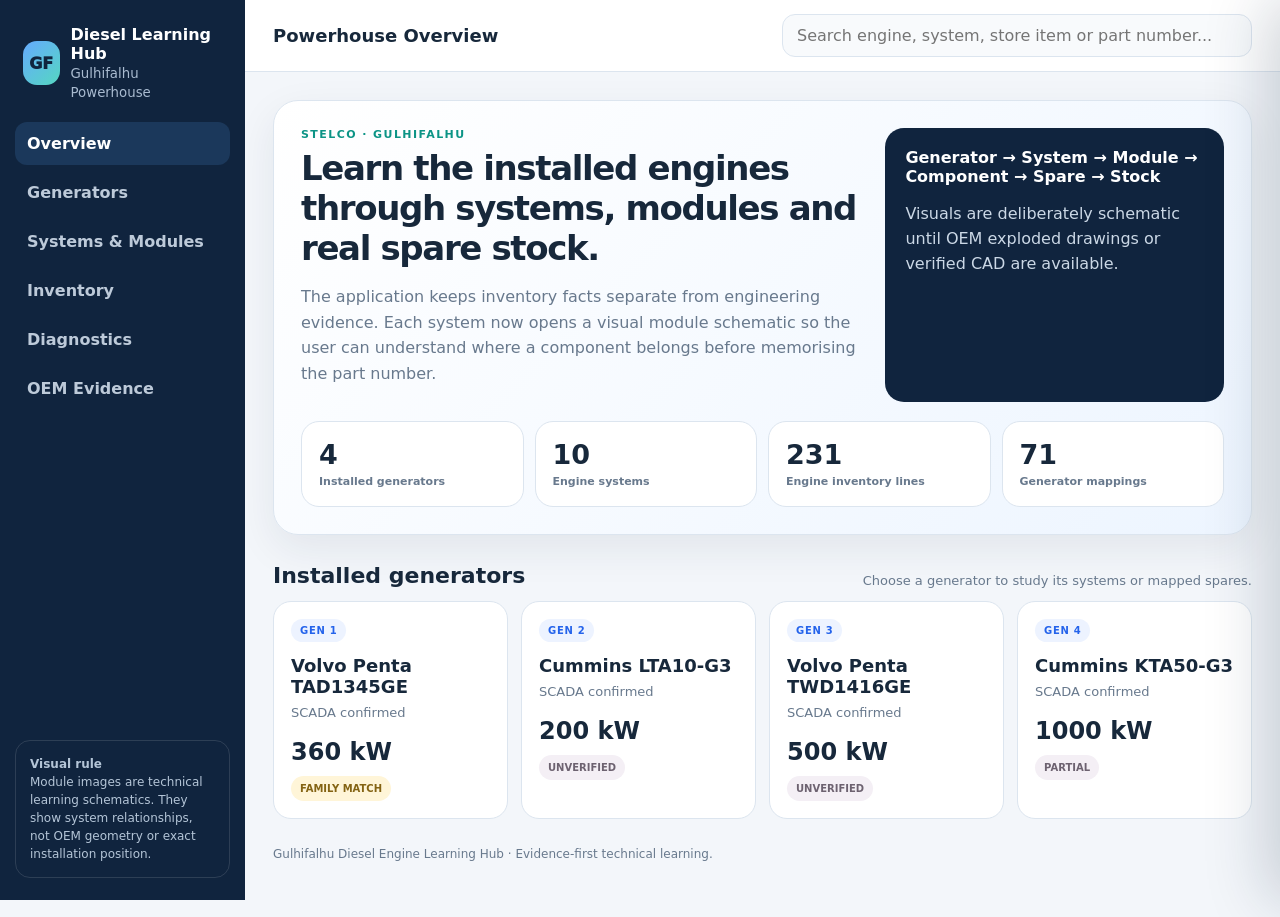
==== index.html @ 45c2a87b "Add module technical images and visual learning view" ====
<!doctype html>
<html lang="en">
<head>
<meta charset="utf-8"><meta name="viewport" content="width=device-width,initial-scale=1">
<meta name="description" content="Evidence-first Gulhifalhu diesel engine learning and spare-parts system">
<title>Gulhifalhu Diesel Engine Learning Hub</title>
<style>
:root{--bg:#f3f6fa;--panel:#fff;--ink:#17283b;--muted:#68798d;--line:#dce5ef;--nav:#10243e;--nav2:#1b385b;--blue:#2463eb;--teal:#0c9486;--green:#18794e;--amber:#9a6a0c;--red:#a63847;--shadow:0 14px 40px rgba(20,42,70,.08)}*{box-sizing:border-box}body{margin:0;background:var(--bg);color:var(--ink);font-family:Inter,ui-sans-serif,system-ui,-apple-system,"Segoe UI",Arial,sans-serif}button,input,select{font:inherit}button{cursor:pointer}.app{min-height:100vh;display:grid;grid-template-columns:245px 1fr}.side{position:sticky;top:0;height:100vh;background:var(--nav);padding:22px 15px;color:#fff;display:flex;flex-direction:column}.brand{display:flex;gap:11px;align-items:center;padding:3px 8px 21px}.logo{width:44px;height:44px;border-radius:14px;background:linear-gradient(135deg,#65aaff,#55d7c1);display:grid;place-items:center;color:#10243e;font-weight:950}.brand b{display:block}.brand small{color:#a9bbd0}.nav{display:grid;gap:6px}.nav button{border:0;background:transparent;color:#bdcad9;text-align:left;padding:12px;border-radius:12px;font-weight:760}.nav button:hover,.nav button.active{background:var(--nav2);color:#fff}.sidefoot{margin-top:auto;padding:14px;border:1px solid rgba(255,255,255,.12);border-radius:15px;color:#b4c5d7;font-size:12px;line-height:1.5}.main{min-width:0}.top{height:72px;position:sticky;top:0;z-index:20;background:rgba(255,255,255,.95);backdrop-filter:blur(12px);border-bottom:1px solid var(--line);padding:0 28px;display:flex;align-items:center;gap:16px}.top h1{font-size:18px;margin:0}.top input{margin-left:auto;width:min(470px,48vw);border:1px solid var(--line);border-radius:13px;padding:11px 14px;background:#f8fafc;outline:none}.content{max-width:1520px;margin:auto;padding:28px}.page{display:none}.page.active{display:block}.eyebrow{text-transform:uppercase;letter-spacing:.13em;font-size:11px;font-weight:900;color:var(--teal)}h2{font-size:34px;letter-spacing:-.04em;margin:7px 0 8px}.lead{max-width:900px;color:var(--muted);line-height:1.6}.hero{background:linear-gradient(135deg,#fff,#edf5ff);border:1px solid var(--line);border-radius:25px;padding:27px;box-shadow:var(--shadow)}.hero-grid{display:grid;grid-template-columns:1.25fr .75fr;gap:20px}.rule{background:var(--nav);color:#fff;border-radius:19px;padding:20px}.rule p{color:#cbd8e6;line-height:1.55}.stats{display:grid;grid-template-columns:repeat(4,1fr);gap:11px;margin-top:19px}.stat,.card,.panel,.toolbar,.part-table,.evidence{background:#fff;border:1px solid var(--line);border-radius:18px}.stat{padding:17px}.stat strong{display:block;font-size:27px}.stat span{font-size:11px;color:var(--muted);font-weight:760}.section{margin-top:28px}.sectionhead{display:flex;justify-content:space-between;align-items:end;gap:18px;margin-bottom:13px}.sectionhead h3{margin:0;font-size:22px}.sectionhead p{margin:0;color:var(--muted);font-size:13px}.grid4{display:grid;grid-template-columns:repeat(4,1fr);gap:13px}.systems{display:grid;grid-template-columns:repeat(5,1fr);gap:12px}.card{padding:17px;transition:.17s;cursor:pointer}.card:hover{transform:translateY(-2px);border-color:#aec9ec;box-shadow:var(--shadow)}.tag{display:inline-block;padding:6px 9px;border-radius:999px;background:#edf3ff;color:var(--blue);font-size:10px;font-weight:900;letter-spacing:.07em;text-transform:uppercase}.card h4{font-size:18px;margin:13px 0 6px}.card p{font-size:13px;color:var(--muted);line-height:1.5;margin:0}.rating{font-size:24px;font-weight:900;margin-top:15px}.confidence{display:inline-flex;margin-top:10px;padding:7px 9px;border-radius:999px;font-size:10px;font-weight:900}.verified{color:var(--green);background:#e9f8ef}.family{color:#846313;background:#fff5d8}.candidate{color:#8c4b08;background:#fff0da}.unverified{color:#6d6270;background:#f4eff5}.incompatible{color:var(--red);background:#fff0f2}.panel{padding:20px}.details{display:grid;grid-template-columns:1fr 1fr;gap:17px}.path{display:flex;gap:8px;flex-wrap:wrap}.path button,.ghost{border:1px solid var(--line);background:#f8fafc;color:#40546a;padding:9px 11px;border-radius:11px;font-weight:730}.path button:hover,.ghost:hover{background:#edf4ff}.modules{display:grid;grid-template-columns:repeat(2,1fr);gap:9px;margin-top:14px}.module{border:1px solid var(--line);background:#fff;border-radius:13px;padding:13px;text-align:left;color:#253a52;display:flex;align-items:center;gap:10px}.module:hover{background:#f6faff;border-color:#9fc0ed}.module-icon{width:34px;height:34px;border-radius:10px;background:#e9f8f5;color:var(--teal);display:grid;place-items:center;font-weight:950}.telegrid{display:grid;grid-template-columns:repeat(4,1fr);gap:12px}.notice{padding:14px;border:1px solid #ecd9ae;background:#fff7e5;color:#735717;border-radius:14px;font-size:13px;line-height:1.55}.toolbar{padding:15px;display:grid;grid-template-columns:minmax(220px,1.7fr) repeat(4,minmax(130px,.8fr));gap:10px;position:sticky;top:84px;z-index:10}.filter{display:grid;gap:5px}.filter label{font-size:10px;text-transform:uppercase;letter-spacing:.07em;color:var(--muted);font-weight:900}.filter input,.filter select{width:100%;border:1px solid var(--line);background:#f9fbfd;border-radius:11px;padding:10px;outline:none}.inv-summary{display:grid;grid-template-columns:repeat(5,1fr);gap:10px;margin:14px 0}.inv-kpi{background:#fff;border:1px solid var(--line);border-radius:14px;padding:13px}.inv-kpi b{display:block;font-size:22px}.inv-kpi span{font-size:11px;color:var(--muted);font-weight:800}.resultbar{display:flex;justify-content:space-between;align-items:center;margin:16px 0 9px;color:var(--muted);font-size:13px}.part-table{overflow:hidden}.part-head,.part-row{display:grid;grid-template-columns:110px minmax(270px,2.2fr) minmax(150px,1fr) 100px 125px 130px;gap:12px;align-items:center}.part-head{background:#f7f9fc;padding:11px 14px;border-bottom:1px solid var(--line);font-size:10px;font-weight:900;text-transform:uppercase;letter-spacing:.06em;color:var(--muted)}.part-row{padding:13px 14px;border-bottom:1px solid #edf1f5;cursor:pointer}.part-row:hover{background:#f8fbff}.part-row:last-child{border-bottom:0}.part-id{font-weight:900;color:#315576}.part-desc{font-weight:760}.part-desc small{display:block;color:var(--muted);font-weight:600;margin-top:4px}.qty{font-size:17px;font-weight:900}.source{font-size:12px;color:var(--muted);line-height:1.55}.genchips{display:flex;gap:4px;flex-wrap:wrap}.genchip{font-size:9px;padding:4px 6px;border-radius:999px;background:#eef3f8;color:#4e6378;font-weight:900}.evidence{padding:19px;margin-bottom:11px}.fact{padding:12px 0;border-top:1px solid var(--line)}.fact b{display:block;font-size:13px}.fact span{font-size:12px;color:var(--muted);line-height:1.55}.drawerback{display:none;position:fixed;inset:0;background:rgba(10,25,44,.4);z-index:40}.drawerback.open{display:block}.drawer{position:fixed;right:0;top:0;bottom:0;width:min(620px,96vw);background:#fff;z-index:50;transform:translateX(102%);transition:.22s;box-shadow:-24px 0 60px rgba(15,35,60,.2);overflow:auto}.drawer.open{transform:none}.drawerinner{padding:24px}.close{float:right;border:1px solid var(--line);background:#fff;width:40px;height:40px;border-radius:11px}.drawer h3{font-size:28px;margin:34px 0 8px}.drawer p{color:var(--muted);line-height:1.6}.mini{display:grid;grid-template-columns:1fr 1fr;gap:9px;margin:16px 0}.mini div{padding:12px;border:1px solid var(--line);background:#f8fafc;border-radius:13px}.mini small{display:block;color:var(--muted);font-size:10px;text-transform:uppercase;font-weight:900;letter-spacing:.07em}.mini b{display:block;margin-top:5px}.schematic{margin:16px 0;border:1px solid var(--line);border-radius:18px;overflow:hidden;background:#f8fbff}.schematic-head{padding:11px 13px;border-bottom:1px solid var(--line);display:flex;justify-content:space-between;gap:10px;align-items:center}.schematic-head b{font-size:13px}.schematic-head span{font-size:10px;color:var(--muted);font-weight:800}.schematic svg{display:block;width:100%;height:auto;background:#fbfdff}.learning-note{padding:13px;border-radius:13px;background:#eef6ff;border:1px solid #d6e6fb;color:#33536f;font-size:12px;line-height:1.55}.empty{padding:40px;text-align:center;color:var(--muted)}.primary{border:0;background:var(--blue);color:#fff;padding:10px 12px;border-radius:11px;font-weight:850}.footer{padding:28px 0;color:var(--muted);font-size:12px}@media(max-width:1150px){.grid4,.telegrid{grid-template-columns:repeat(2,1fr)}.systems{grid-template-columns:repeat(2,1fr)}.hero-grid,.details{grid-template-columns:1fr}.toolbar{grid-template-columns:1fr 1fr 1fr}.part-head,.part-row{grid-template-columns:100px minmax(250px,2fr) 130px 95px 120px}.part-head>:nth-child(6),.part-row>:nth-child(6){display:none}}@media(max-width:820px){.app{grid-template-columns:1fr}.side{position:static;height:auto}.nav{grid-template-columns:repeat(4,1fr)}.sidefoot{display:none}.content{padding:18px}.top{padding:0 18px}.top input{width:55vw}.toolbar{position:static;grid-template-columns:1fr 1fr}.inv-summary{grid-template-columns:repeat(2,1fr)}.part-table{background:transparent;border:0}.part-head{display:none}.part-row{display:block;background:#fff;border:1px solid var(--line);border-radius:15px;margin-bottom:9px}.part-row>div{margin:5px 0}.part-row>:nth-child(6){display:block}.modules{grid-template-columns:1fr}}@media(max-width:560px){.nav{grid-template-columns:repeat(2,1fr)}.grid4,.systems,.telegrid,.stats,.toolbar,.inv-summary{grid-template-columns:1fr}.top h1{display:none}.top input{width:100%;margin-left:0}h2{font-size:29px}}
</style>
</head>
<body>
<div class="app">
<aside class="side"><div class="brand"><div class="logo">GF</div><div><b>Diesel Learning Hub</b><small>Gulhifalhu Powerhouse</small></div></div><div class="nav" id="nav"><button data-page="home" class="active">Overview</button><button data-page="generators">Generators</button><button data-page="systems">Systems & Modules</button><button data-page="inventory">Inventory</button><button data-page="telemetry">Diagnostics</button><button data-page="evidence">OEM Evidence</button></div><div class="sidefoot"><b>Visual rule</b><br>Module images are technical learning schematics. They show system relationships, not OEM geometry or exact installation position.</div></aside>
<main class="main"><header class="top"><h1 id="pageTitle">Powerhouse Overview</h1><input id="globalSearch" placeholder="Search engine, system, store item or part number..."></header><div class="content">
<section class="page active" id="page-home"><div class="hero"><div class="hero-grid"><div><div class="eyebrow">STELCO · Gulhifalhu</div><h2>Learn the installed engines through systems, modules and real spare stock.</h2><p class="lead">The application keeps inventory facts separate from engineering evidence. Each system now opens a visual module schematic so the user can understand where a component belongs before memorising the part number.</p></div><div class="rule"><b>Generator → System → Module → Component → Spare → Stock</b><p>Visuals are deliberately schematic until OEM exploded drawings or verified CAD are available.</p></div></div><div class="stats"><div class="stat"><strong>4</strong><span>Installed generators</span></div><div class="stat"><strong>10</strong><span>Engine systems</span></div><div class="stat"><strong id="homeParts">—</strong><span>Engine inventory lines</span></div><div class="stat"><strong id="homeMapped">—</strong><span>Generator mappings</span></div></div></div><div class="section"><div class="sectionhead"><h3>Installed generators</h3><p>Choose a generator to study its systems or mapped spares.</p></div><div class="grid4" id="homeGenerators"></div></div></section>
<section class="page" id="page-generators"><div class="eyebrow">Phase 1</div><h2>Generator hierarchy</h2><p class="lead">Each generator remains isolated by engine model. Cross-model compatibility is never assumed.</p><div class="grid4" id="generatorGrid"></div><div class="section details"><div class="panel"><h3 id="selectedGenTitle">Select a generator</h3><p id="selectedGenText">Choose a card above.</p><div id="genActions" class="path"></div><div id="genSystemPath" class="path" style="margin-top:12px"></div></div><div class="panel"><h3>Compatibility confidence</h3><p class="source">VERIFIED = exact evidence. FAMILY MATCH = same engine family/model evidence but installed variant not fully confirmed. CANDIDATE = plausible evidence. UNVERIFIED = not enough evidence.</p></div></div></section>
<section class="page" id="page-systems"><div class="eyebrow">Phase 2</div><h2>Systems & module images</h2><p class="lead">Open a system, then click any module. The right-side learning panel now contains a technical schematic image and related inventory count.</p><div class="systems" id="systemGrid"></div><div class="section panel"><h3 id="systemTitle">Choose a system</h3><p id="systemText">Its modules will appear here.</p><div id="systemActions" class="path"></div><div class="modules" id="moduleList"></div></div></section>
<section class="page" id="page-inventory"><div class="eyebrow">Phase 3</div><h2>Engine spare-parts inventory</h2><p class="lead">Search store items and filter by generator, system, confidence or stock status.</p><div class="toolbar"><div class="filter"><label>Search</label><input id="partSearch" placeholder="Store item, description or part no."></div><div class="filter"><label>Generator</label><select id="genFilter"></select></div><div class="filter"><label>System</label><select id="systemFilter"></select></div><div class="filter"><label>Confidence</label><select id="confidenceFilter"><option value="all">All confidence</option><option>VERIFIED</option><option>FAMILY MATCH</option><option>CANDIDATE</option><option>UNVERIFIED</option><option>NOT COMPATIBLE</option></select></div><div class="filter"><label>Stock</label><select id="stockFilter"><option value="all">All stock</option><option value="positive">In stock</option><option value="zero">Zero stock</option></select></div></div><div class="inv-summary"><div class="inv-kpi"><b id="invTotal">—</b><span>Total candidates</span></div><div class="inv-kpi"><b id="invFamily">—</b><span>Family match</span></div><div class="inv-kpi"><b id="invCandidate">—</b><span>Candidate</span></div><div class="inv-kpi"><b id="invUnverified">—</b><span>Unverified</span></div><div class="inv-kpi"><b id="invShown">—</b><span>Showing now</span></div></div><div class="resultbar"><span id="resultText"></span><button class="ghost" id="resetFilters">Reset filters</button></div><div class="part-table"><div class="part-head"><div>Store item</div><div>Description</div><div>System / module</div><div>Stock</div><div>Confidence</div><div>Generator</div></div><div id="partRows"></div></div></section>
<section class="page" id="page-telemetry"><div class="eyebrow">Telemetry-ready</div><h2>Diagnostics</h2><p class="lead">Telemetry values are diagnostic entry points. No live SCADA/API is connected yet.</p><div class="notice">Family-level limits must not be used as installed-engine alarm thresholds without exact model/configuration evidence.</div><div class="section telegrid" id="telemetryGrid"></div></section>
<section class="page" id="page-evidence"><div class="eyebrow">OEM Evidence</div><h2>Evidence layer</h2><p class="lead">Every engineering fact or compatibility claim keeps its source and confidence state.</p><div class="section" id="evidenceList"></div></section>
<div class="footer">Gulhifalhu Diesel Engine Learning Hub · Evidence-first technical learning.</div></div></main></div>
<div class="drawerback" id="drawerback"></div><aside class="drawer" id="drawer"><div class="drawerinner"><button class="close" id="closeDrawer">✕</button><div id="drawerBody"></div></div></aside>
<script>
const state={generators:[],systems:[],evidence:null,status:null,parts:[],selectedGen:null,selectedSystem:null};
const titles={home:'Powerhouse Overview',generators:'Generators',systems:'Systems & Module Images',inventory:'Inventory',telemetry:'Diagnostics',evidence:'OEM Evidence'};
const confMeaning={'VERIFIED':'Exact model/OEM evidence confirms this relationship.','FAMILY MATCH':'Evidence supports the engine family/model, but the exact installed variant is not fully verified.','CANDIDATE':'Part number, description or contextual evidence suggests a match.','UNVERIFIED':'No sufficient engine-specific evidence has been linked yet.','NOT COMPATIBLE':'Evidence excludes this engine application.'};
const telemetry=[{name:'Engine Oil Pressure',spn:'100',route:'Sender → lube pump → filters / bypass → oil galleries → bearings',source:'Volvo 13L manual supports oil-pressure monitoring; installed alarm values remain configuration-specific.'},{name:'Coolant Temperature',spn:'110',route:'Sensor → coolant level → circulating pump → thermostat → heat rejection',source:'Volvo fault tracing links overheating investigation to coolant level, air, pump and thermostat.'},{name:'Boost Pressure',spn:'102',route:'Air cleaner → turbocharger → charge-air cooler → intake manifold',source:'Volvo EMS/DCU exposes boost / charge pressure.'},{name:'Engine Speed',spn:'190',route:'Crank signal / speed pickup → ECU / governor → injection control → generator frequency',source:'Engine speed is an OEM engine-data parameter.'}];
const esc=v=>String(v??'').replace(/[&<>"']/g,m=>({'&':'&amp;','<':'&lt;','>':'&gt;','"':'&quot;',"'":'&#039;'}[m]));
const cclass=v=>v==='VERIFIED'?'verified':v==='FAMILY MATCH'?'family':v==='CANDIDATE'?'candidate':v==='NOT COMPATIBLE'?'incompatible':'unverified';
const genName=id=>state.generators.find(g=>g.id===id)?.name||id;
async function load(){const[g,s,e,st,m]=await Promise.all([fetch('data/generators.json').then(r=>r.json()),fetch('data/systems.json').then(r=>r.json()),fetch('data/evidence.json').then(r=>r.json()),fetch('data/inventory-status.json').then(r=>r.json()),fetch('data/inventory-manifest.json').then(r=>r.json())]);state.generators=g;state.systems=s;state.evidence=e;state.status=st;const batches=await Promise.all(m.files.map(f=>fetch(f).then(r=>r.json())));state.parts=batches.flat();renderAll();renderInventory()}
function genCard(g){return `<article class="card" data-gen="${g.id}"><span class="tag">${esc(g.name)}</span><h4>${esc(g.manufacturer)} ${esc(g.model)}</h4><p>${esc(g.identityStatus)}</p><div class="rating">${esc(g.ratingKw)} kW</div><span class="confidence ${cclass(g.oemEvidenceStatus)}">${esc(g.oemEvidenceStatus)}</span></article>`}
function renderAll(){document.querySelector('#homeParts').textContent=state.parts.length;document.querySelector('#homeMapped').textContent=Object.values(state.status.generatorMappedCounts||{}).reduce((a,b)=>a+b,0);document.querySelector('#homeGenerators').innerHTML=state.generators.map(genCard).join('');document.querySelector('#generatorGrid').innerHTML=state.generators.map(genCard).join('');document.querySelectorAll('[data-gen]').forEach(el=>el.onclick=()=>openGenerator(el.dataset.gen));document.querySelector('#systemGrid').innerHTML=state.systems.map((s,i)=>`<article class="card" data-sys="${s.id}"><span class="module-icon">${String(i+1).padStart(2,'0')}</span><h4>${esc(s.name)}</h4><p>${s.modules.length} modules · ${state.parts.filter(p=>p.s===s.name).length} stock lines</p></article>`).join('');document.querySelectorAll('[data-sys]').forEach(el=>el.onclick=()=>showSystem(el.dataset.sys));document.querySelector('#telemetryGrid').innerHTML=telemetry.map(t=>`<article class="card" data-tele="${t.spn}"><span class="tag">SPN ${t.spn}</span><h4>${esc(t.name)}</h4><p>${esc(t.route)}</p></article>`).join('');document.querySelectorAll('[data-tele]').forEach(el=>el.onclick=()=>openTelemetry(el.dataset.tele));const src=state.evidence.sources[0];document.querySelector('#evidenceList').innerHTML=`<article class="evidence"><span class="confidence ${cclass(src.confidence)}">${esc(src.confidence)}</span><h4>${esc(src.manufacturer)} · ${esc(src.documentNumber)}</h4><p class="source">${esc(src.documentType)} · ${esc(src.revision)}<br>${esc(src.applicability)}</p>${src.facts.map(f=>`<div class="fact"><b>${esc(f.topic)}</b><span>${esc(f.value)}${f.condition?'<br><em>'+esc(f.condition)+'</em>':''}<br>Reference: page ${esc(f.page||f.pages)}</span></div>`).join('')}</article>`;document.querySelector('#genFilter').innerHTML='<option value="all">All generators / unassigned</option>'+state.generators.map(g=>`<option value="${g.id}">${esc(g.name)} · ${esc(g.model)}</option>`).join('');document.querySelector('#systemFilter').innerHTML='<option value="all">All systems</option>'+[...new Set(state.parts.map(p=>p.s))].sort().map(s=>`<option>${esc(s)}</option>`).join('');document.querySelector('#invTotal').textContent=state.parts.length;document.querySelector('#invFamily').textContent=state.parts.filter(p=>p.c==='FAMILY MATCH').length;document.querySelector('#invCandidate').textContent=state.parts.filter(p=>p.c==='CANDIDATE').length;document.querySelector('#invUnverified').textContent=state.parts.filter(p=>p.c==='UNVERIFIED').length}
function showPage(id){document.querySelectorAll('.page').forEach(p=>p.classList.remove('active'));document.querySelector('#page-'+id).classList.add('active');document.querySelectorAll('.nav button').forEach(b=>b.classList.toggle('active',b.dataset.page===id));document.querySelector('#pageTitle').textContent=titles[id]||'Diesel Learning Hub';window.scrollTo({top:0,behavior:'smooth'})}document.querySelectorAll('.nav button').forEach(b=>b.onclick=()=>showPage(b.dataset.page));
function openGenerator(id){const g=state.generators.find(x=>x.id===id);state.selectedGen=g;showPage('generators');document.querySelector('#selectedGenTitle').textContent=`${g.name} · ${g.manufacturer} ${g.model}`;document.querySelector('#selectedGenText').innerHTML=`${g.ratingKw} kW · <b>${esc(g.oemEvidenceStatus)}</b><br>${esc(g.note)}`;document.querySelector('#genActions').innerHTML='<button class="primary" id="viewGenParts">View mapped spare parts</button>';document.querySelector('#viewGenParts').onclick=()=>filterToGenerator(g.id);document.querySelector('#genSystemPath').innerHTML=state.systems.map(s=>`<button data-gsys="${s.id}">${esc(s.name)}</button>`).join('');document.querySelectorAll('[data-gsys]').forEach(b=>b.onclick=()=>{showPage('systems');showSystem(b.dataset.gsys)})}
function showSystem(id){const s=state.systems.find(x=>x.id===id);state.selectedSystem=s;document.querySelector('#systemTitle').textContent=s.name;document.querySelector('#systemText').textContent='Click a module to open its technical image and learning relationship.';document.querySelector('#systemActions').innerHTML=`<button class="primary" id="viewSystemParts">View ${state.parts.filter(p=>p.s===s.name).length} inventory items</button>`;document.querySelector('#viewSystemParts').onclick=()=>filterToSystem(s.name);document.querySelector('#moduleList').innerHTML=s.modules.map((m,i)=>`<button class="module" data-module="${esc(m)}"><span class="module-icon">${i+1}</span><span>${esc(m)}</span></button>`).join('');document.querySelectorAll('[data-module]').forEach(b=>b.onclick=()=>openModule(s,b.dataset.module))}
function systemFlow(id){const flows={air:['Air cleaner','Turbocharger','Charge-air cooler','Intake manifold','Cylinder / exhaust'],fuel:['Fuel supply','Primary filter','Transfer / injection pump','Injector','Cylinder'],lube:['Oil sump','Lube oil pump','Filter / bypass','Oil gallery','Bearings / turbo'],cooling:['Coolant circuit','Water pump','Engine jacket','Thermostat','Heat exchanger'],combustion:['Cylinder head','Liner','Piston / rings','Piston pin','Combustion chamber'],crank:['Piston','Connecting rod','Crankpin','Crankshaft','Main bearing / block'],valve:['Camshaft','Follower / tappet','Pushrod','Rocker arm','Valve / guide'],start:['Battery','Master circuit','Starter motor','Crankshaft','Charging alternator'],control:['Sensor / sender','ECU / controller','Protection logic','Actuator / solenoid','Engine response'],service:['Joint / interface','Gasket / O-ring','Seal / hose','Fastener / clamp','Leak prevention']};return flows[id]||['Input','Assembly','Component','Output','Engine']}
function moduleVisual(s,m){const a=systemFlow(s.id);const xs=[28,146,264,382,500];const colors=['#e9f8f5','#edf3ff','#fff5dc','#f1effb','#edf7ef'];let boxes=a.map((x,i)=>`<g><rect x="${xs[i]}" y="105" rx="14" width="96" height="74" fill="${colors[i]}" stroke="#cbd8e5"/><text x="${xs[i]+48}" y="132" text-anchor="middle" font-size="11" font-weight="800" fill="#24405b">${esc(x).replace(/ &amp; /g,' & ')}</text><text x="${xs[i]+48}" y="150" text-anchor="middle" font-size="10" fill="#64788b">${i===2?'module focus':''}</text></g>`).join('');let arrows=[124,242,360,478].map(x=>`<path d="M${x} 142 H${x+22}" stroke="#6686a5" stroke-width="3" marker-end="url(#a)"/>`).join('');return `<div class="schematic"><div class="schematic-head"><b>Technical module schematic</b><span>LEARNING IMAGE · NOT OEM GEOMETRY</span></div><svg viewBox="0 0 625 270" role="img" aria-label="${esc(s.name)} module relationship"><defs><marker id="a" markerWidth="7" markerHeight="7" refX="6" refY="3.5" orient="auto"><path d="M0,0 L7,3.5 L0,7 Z" fill="#6686a5"/></marker></defs><rect x="0" y="0" width="625" height="270" fill="#fbfdff"/><text x="28" y="36" font-size="13" font-weight="900" fill="#0c9486">${esc(s.name).toUpperCase()}</text><text x="28" y="62" font-size="24" font-weight="900" fill="#17283b">${esc(m)}</text><text x="28" y="83" font-size="11" fill="#68798d">Standardized relationship view — exact component position varies by engine model.</text>${boxes}${arrows}<rect x="28" y="207" rx="12" width="568" height="39" fill="#10243e"/><text x="312" y="231" text-anchor="middle" font-size="12" font-weight="800" fill="#fff">Understand the flow first → then open the exact spare part and evidence</text></svg></div>`}
function openModule(s,m){const keyword=String(m).toLowerCase().split(/[ /-]/).filter(Boolean)[0];const related=state.parts.filter(p=>p.s===s.name&&(String(p.m).toLowerCase().includes(keyword)||String(p.d).toLowerCase().includes(keyword)));openDrawer(`<div class="eyebrow">${esc(s.name)}</div><h3>${esc(m)}</h3>${moduleVisual(s,m)}<div class="mini"><div><small>Hierarchy</small><b>System → Module → Component</b></div><div><small>Related stock matches</small><b>${related.length}</b></div></div><div class="learning-note"><b>Image meaning:</b> this visual teaches the module's relationship inside the engine system. It is not an OEM exploded drawing and does not claim exact bolt position, geometry, clearance or installation orientation.</div>${related.length?`<div class="path" style="margin-top:14px"><button onclick="closeDrawer();filterToSystem('${esc(s.name)}')">Open related inventory</button></div>`:''}`)}
function filterToGenerator(id){showPage('inventory');document.querySelector('#genFilter').value=id;document.querySelector('#systemFilter').value='all';document.querySelector('#confidenceFilter').value='all';document.querySelector('#stockFilter').value='all';document.querySelector('#partSearch').value='';renderInventory()}
function filterToSystem(name){showPage('inventory');document.querySelector('#systemFilter').value=name;document.querySelector('#genFilter').value='all';document.querySelector('#confidenceFilter').value='all';document.querySelector('#stockFilter').value='all';document.querySelector('#partSearch').value='';renderInventory()}
function renderInventory(){if(!state.parts.length)return;const q=document.querySelector('#partSearch').value.toLowerCase().trim(),g=document.querySelector('#genFilter').value,s=document.querySelector('#systemFilter').value,c=document.querySelector('#confidenceFilter').value,stock=document.querySelector('#stockFilter').value;let rows=state.parts.filter(p=>{const hay=(p.id+' '+p.d+' '+(p.p||[]).join(' ')+' '+p.s+' '+p.m).toLowerCase();if(q&&!hay.includes(q))return false;if(g!=='all'&&!(p.g||[]).includes(g))return false;if(s!=='all'&&p.s!==s)return false;if(c!=='all'&&p.c!==c)return false;if(stock==='positive'&&!(Number(p.q)>0))return false;if(stock==='zero'&&Number(p.q)>0)return false;return true});rows.sort((a,b)=>a.s.localeCompare(b.s)||a.d.localeCompare(b.d));document.querySelector('#invShown').textContent=rows.length;document.querySelector('#resultText').textContent=`Showing ${rows.length} of ${state.parts.length} engine inventory lines`;document.querySelector('#partRows').innerHTML=rows.length?rows.map(p=>`<div class="part-row" data-part="${esc(p.id)}"><div class="part-id">${esc(p.id)}</div><div class="part-desc">${esc(p.d)}<small>${p.p?.length?'Part No. '+esc(p.p.join(' / ')):'No part number detected'}</small></div><div>${esc(p.s)}<div class="source">${esc(p.m)}</div></div><div class="qty">${esc(p.q)} <small>${esc(p.u)}</small></div><div><span class="confidence ${cclass(p.c)}">${esc(p.c)}</span></div><div class="genchips">${p.g?.length?p.g.map(x=>`<span class="genchip">${esc(genName(x))}</span>`).join(''):'<span class="source">Unassigned</span>'}</div></div>`).join(''):'<div class="empty">No inventory items match these filters.</div>';document.querySelectorAll('[data-part]').forEach(el=>el.onclick=()=>openPart(el.dataset.part))}
function openPart(id){const p=state.parts.find(x=>x.id===id);const sys=state.systems.find(s=>s.name===p.s);const gens=p.g?.length?p.g.map(genName).join('<br>'):'No generator mapping yet';openDrawer(`<div class="eyebrow">Store item ${esc(p.id)}</div><h3>${esc(p.d)}</h3><span class="confidence ${cclass(p.c)}">${esc(p.c)}</span>${sys?moduleVisual(sys,p.m):''}<div class="mini"><div><small>Stock</small><b>${esc(p.q)} ${esc(p.u)}</b></div><div><small>Part No.</small><b>${p.p?.length?esc(p.p.join(' / ')):'Not detected'}</b></div><div><small>System</small><b>${esc(p.s)}</b></div><div><small>Module</small><b>${esc(p.m)}</b></div></div><div class="learning-note"><b>Engine application:</b><br>${gens}<br><br><b>Confidence:</b> ${esc(confMeaning[p.c]||'Evidence state not defined.')}</div>`)}
function openTelemetry(spn){const t=telemetry.find(x=>x.spn===spn);openDrawer(`<div class="eyebrow">Diagnostic entry</div><h3>${esc(t.name)}</h3><span class="tag">SPN ${esc(t.spn)}</span><div class="mini"><div><small>Diagnostic route</small><b>${esc(t.route)}</b></div><div><small>Live status</small><b>Telemetry-ready only</b></div></div><div class="learning-note">${esc(t.source)}</div>`)}
function openDrawer(html){document.querySelector('#drawerBody').innerHTML=html;document.querySelector('#drawer').classList.add('open');document.querySelector('#drawerback').classList.add('open')}function closeDrawer(){document.querySelector('#drawer').classList.remove('open');document.querySelector('#drawerback').classList.remove('open')}document.querySelector('#closeDrawer').onclick=closeDrawer;document.querySelector('#drawerback').onclick=closeDrawer;
['partSearch','genFilter','systemFilter','confidenceFilter','stockFilter'].forEach(id=>document.querySelector('#'+id).addEventListener(id==='partSearch'?'input':'change',renderInventory));document.querySelector('#resetFilters').onclick=()=>{document.querySelector('#partSearch').value='';document.querySelector('#genFilter').value='all';document.querySelector('#systemFilter').value='all';document.querySelector('#confidenceFilter').value='all';document.querySelector('#stockFilter').value='all';renderInventory()};document.querySelector('#globalSearch').addEventListener('keydown',e=>{if(e.key!=='Enter')return;const q=e.target.value.trim();if(!q)return;const gen=state.generators.find(g=>(g.name+' '+g.manufacturer+' '+g.model).toLowerCase().includes(q.toLowerCase()));if(gen){openGenerator(gen.id);return}const sys=state.systems.find(s=>(s.name+' '+s.modules.join(' ')).toLowerCase().includes(q.toLowerCase()));if(sys){showPage('systems');showSystem(sys.id);return}showPage('inventory');document.querySelector('#partSearch').value=q;renderInventory()});load().catch(err=>document.querySelector('.content').insertAdjacentHTML('afterbegin',`<div class="notice">Application data could not be loaded: ${esc(err.message)}</div>`));
</script>
</body></html>
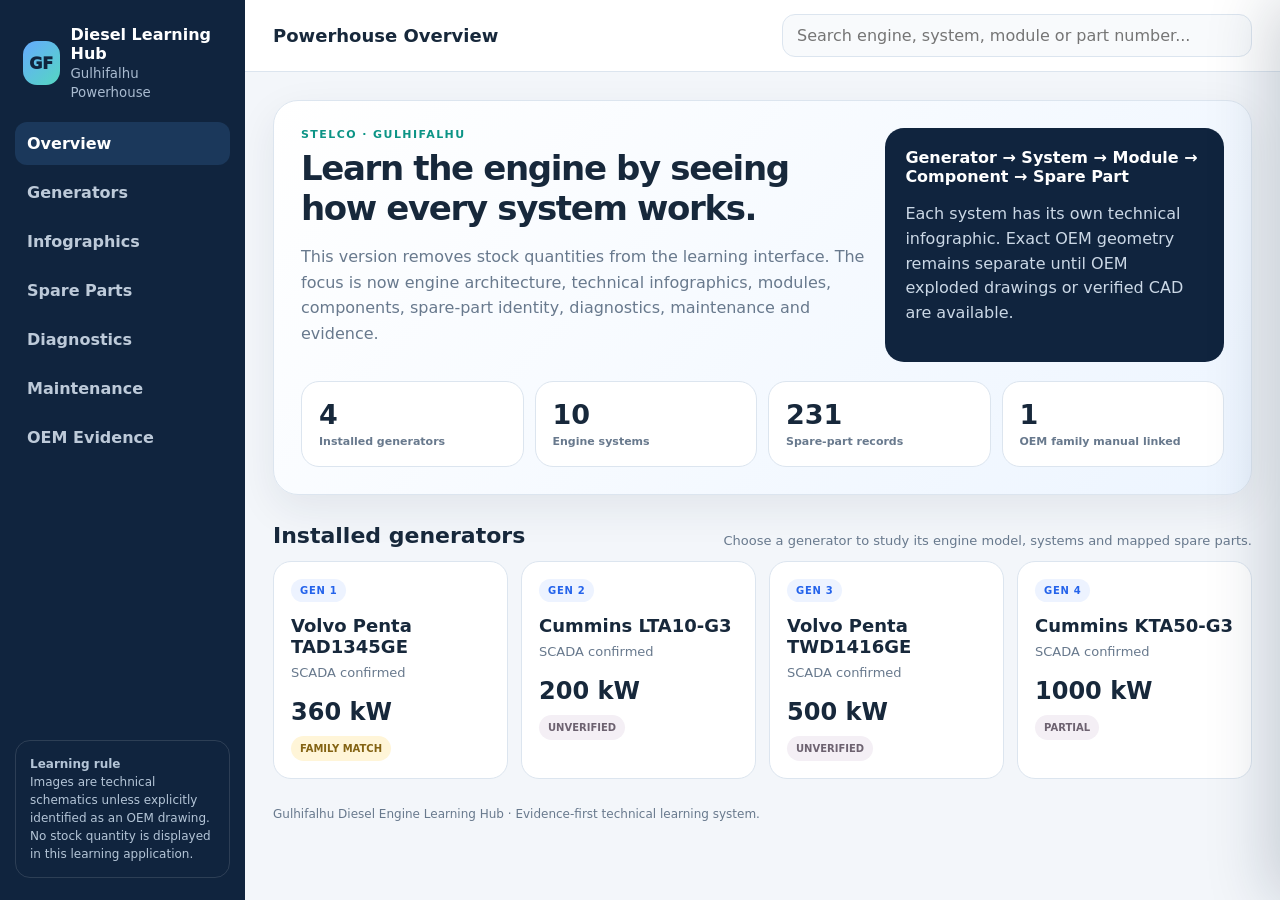
==== commit 7c43a3fb: "Replace stock UI with visual engine infographics and diagnostics" ====
--- a/index.html
+++ b/index.html
@@ -1,48 +1,78 @@
 <!doctype html>
 <html lang="en">
 <head>
-<meta charset="utf-8"><meta name="viewport" content="width=device-width,initial-scale=1">
-<meta name="description" content="Evidence-first Gulhifalhu diesel engine learning and spare-parts system">
+<meta charset="utf-8">
+<meta name="viewport" content="width=device-width,initial-scale=1">
+<meta name="description" content="Evidence-first Gulhifalhu diesel engine learning system">
 <title>Gulhifalhu Diesel Engine Learning Hub</title>
 <style>
-:root{--bg:#f3f6fa;--panel:#fff;--ink:#17283b;--muted:#68798d;--line:#dce5ef;--nav:#10243e;--nav2:#1b385b;--blue:#2463eb;--teal:#0c9486;--green:#18794e;--amber:#9a6a0c;--red:#a63847;--shadow:0 14px 40px rgba(20,42,70,.08)}*{box-sizing:border-box}body{margin:0;background:var(--bg);color:var(--ink);font-family:Inter,ui-sans-serif,system-ui,-apple-system,"Segoe UI",Arial,sans-serif}button,input,select{font:inherit}button{cursor:pointer}.app{min-height:100vh;display:grid;grid-template-columns:245px 1fr}.side{position:sticky;top:0;height:100vh;background:var(--nav);padding:22px 15px;color:#fff;display:flex;flex-direction:column}.brand{display:flex;gap:11px;align-items:center;padding:3px 8px 21px}.logo{width:44px;height:44px;border-radius:14px;background:linear-gradient(135deg,#65aaff,#55d7c1);display:grid;place-items:center;color:#10243e;font-weight:950}.brand b{display:block}.brand small{color:#a9bbd0}.nav{display:grid;gap:6px}.nav button{border:0;background:transparent;color:#bdcad9;text-align:left;padding:12px;border-radius:12px;font-weight:760}.nav button:hover,.nav button.active{background:var(--nav2);color:#fff}.sidefoot{margin-top:auto;padding:14px;border:1px solid rgba(255,255,255,.12);border-radius:15px;color:#b4c5d7;font-size:12px;line-height:1.5}.main{min-width:0}.top{height:72px;position:sticky;top:0;z-index:20;background:rgba(255,255,255,.95);backdrop-filter:blur(12px);border-bottom:1px solid var(--line);padding:0 28px;display:flex;align-items:center;gap:16px}.top h1{font-size:18px;margin:0}.top input{margin-left:auto;width:min(470px,48vw);border:1px solid var(--line);border-radius:13px;padding:11px 14px;background:#f8fafc;outline:none}.content{max-width:1520px;margin:auto;padding:28px}.page{display:none}.page.active{display:block}.eyebrow{text-transform:uppercase;letter-spacing:.13em;font-size:11px;font-weight:900;color:var(--teal)}h2{font-size:34px;letter-spacing:-.04em;margin:7px 0 8px}.lead{max-width:900px;color:var(--muted);line-height:1.6}.hero{background:linear-gradient(135deg,#fff,#edf5ff);border:1px solid var(--line);border-radius:25px;padding:27px;box-shadow:var(--shadow)}.hero-grid{display:grid;grid-template-columns:1.25fr .75fr;gap:20px}.rule{background:var(--nav);color:#fff;border-radius:19px;padding:20px}.rule p{color:#cbd8e6;line-height:1.55}.stats{display:grid;grid-template-columns:repeat(4,1fr);gap:11px;margin-top:19px}.stat,.card,.panel,.toolbar,.part-table,.evidence{background:#fff;border:1px solid var(--line);border-radius:18px}.stat{padding:17px}.stat strong{display:block;font-size:27px}.stat span{font-size:11px;color:var(--muted);font-weight:760}.section{margin-top:28px}.sectionhead{display:flex;justify-content:space-between;align-items:end;gap:18px;margin-bottom:13px}.sectionhead h3{margin:0;font-size:22px}.sectionhead p{margin:0;color:var(--muted);font-size:13px}.grid4{display:grid;grid-template-columns:repeat(4,1fr);gap:13px}.systems{display:grid;grid-template-columns:repeat(5,1fr);gap:12px}.card{padding:17px;transition:.17s;cursor:pointer}.card:hover{transform:translateY(-2px);border-color:#aec9ec;box-shadow:var(--shadow)}.tag{display:inline-block;padding:6px 9px;border-radius:999px;background:#edf3ff;color:var(--blue);font-size:10px;font-weight:900;letter-spacing:.07em;text-transform:uppercase}.card h4{font-size:18px;margin:13px 0 6px}.card p{font-size:13px;color:var(--muted);line-height:1.5;margin:0}.rating{font-size:24px;font-weight:900;margin-top:15px}.confidence{display:inline-flex;margin-top:10px;padding:7px 9px;border-radius:999px;font-size:10px;font-weight:900}.verified{color:var(--green);background:#e9f8ef}.family{color:#846313;background:#fff5d8}.candidate{color:#8c4b08;background:#fff0da}.unverified{color:#6d6270;background:#f4eff5}.incompatible{color:var(--red);background:#fff0f2}.panel{padding:20px}.details{display:grid;grid-template-columns:1fr 1fr;gap:17px}.path{display:flex;gap:8px;flex-wrap:wrap}.path button,.ghost{border:1px solid var(--line);background:#f8fafc;color:#40546a;padding:9px 11px;border-radius:11px;font-weight:730}.path button:hover,.ghost:hover{background:#edf4ff}.modules{display:grid;grid-template-columns:repeat(2,1fr);gap:9px;margin-top:14px}.module{border:1px solid var(--line);background:#fff;border-radius:13px;padding:13px;text-align:left;color:#253a52;display:flex;align-items:center;gap:10px}.module:hover{background:#f6faff;border-color:#9fc0ed}.module-icon{width:34px;height:34px;border-radius:10px;background:#e9f8f5;color:var(--teal);display:grid;place-items:center;font-weight:950}.telegrid{display:grid;grid-template-columns:repeat(4,1fr);gap:12px}.notice{padding:14px;border:1px solid #ecd9ae;background:#fff7e5;color:#735717;border-radius:14px;font-size:13px;line-height:1.55}.toolbar{padding:15px;display:grid;grid-template-columns:minmax(220px,1.7fr) repeat(4,minmax(130px,.8fr));gap:10px;position:sticky;top:84px;z-index:10}.filter{display:grid;gap:5px}.filter label{font-size:10px;text-transform:uppercase;letter-spacing:.07em;color:var(--muted);font-weight:900}.filter input,.filter select{width:100%;border:1px solid var(--line);background:#f9fbfd;border-radius:11px;padding:10px;outline:none}.inv-summary{display:grid;grid-template-columns:repeat(5,1fr);gap:10px;margin:14px 0}.inv-kpi{background:#fff;border:1px solid var(--line);border-radius:14px;padding:13px}.inv-kpi b{display:block;font-size:22px}.inv-kpi span{font-size:11px;color:var(--muted);font-weight:800}.resultbar{display:flex;justify-content:space-between;align-items:center;margin:16px 0 9px;color:var(--muted);font-size:13px}.part-table{overflow:hidden}.part-head,.part-row{display:grid;grid-template-columns:110px minmax(270px,2.2fr) minmax(150px,1fr) 100px 125px 130px;gap:12px;align-items:center}.part-head{background:#f7f9fc;padding:11px 14px;border-bottom:1px solid var(--line);font-size:10px;font-weight:900;text-transform:uppercase;letter-spacing:.06em;color:var(--muted)}.part-row{padding:13px 14px;border-bottom:1px solid #edf1f5;cursor:pointer}.part-row:hover{background:#f8fbff}.part-row:last-child{border-bottom:0}.part-id{font-weight:900;color:#315576}.part-desc{font-weight:760}.part-desc small{display:block;color:var(--muted);font-weight:600;margin-top:4px}.qty{font-size:17px;font-weight:900}.source{font-size:12px;color:var(--muted);line-height:1.55}.genchips{display:flex;gap:4px;flex-wrap:wrap}.genchip{font-size:9px;padding:4px 6px;border-radius:999px;background:#eef3f8;color:#4e6378;font-weight:900}.evidence{padding:19px;margin-bottom:11px}.fact{padding:12px 0;border-top:1px solid var(--line)}.fact b{display:block;font-size:13px}.fact span{font-size:12px;color:var(--muted);line-height:1.55}.drawerback{display:none;position:fixed;inset:0;background:rgba(10,25,44,.4);z-index:40}.drawerback.open{display:block}.drawer{position:fixed;right:0;top:0;bottom:0;width:min(620px,96vw);background:#fff;z-index:50;transform:translateX(102%);transition:.22s;box-shadow:-24px 0 60px rgba(15,35,60,.2);overflow:auto}.drawer.open{transform:none}.drawerinner{padding:24px}.close{float:right;border:1px solid var(--line);background:#fff;width:40px;height:40px;border-radius:11px}.drawer h3{font-size:28px;margin:34px 0 8px}.drawer p{color:var(--muted);line-height:1.6}.mini{display:grid;grid-template-columns:1fr 1fr;gap:9px;margin:16px 0}.mini div{padding:12px;border:1px solid var(--line);background:#f8fafc;border-radius:13px}.mini small{display:block;color:var(--muted);font-size:10px;text-transform:uppercase;font-weight:900;letter-spacing:.07em}.mini b{display:block;margin-top:5px}.schematic{margin:16px 0;border:1px solid var(--line);border-radius:18px;overflow:hidden;background:#f8fbff}.schematic-head{padding:11px 13px;border-bottom:1px solid var(--line);display:flex;justify-content:space-between;gap:10px;align-items:center}.schematic-head b{font-size:13px}.schematic-head span{font-size:10px;color:var(--muted);font-weight:800}.schematic svg{display:block;width:100%;height:auto;background:#fbfdff}.learning-note{padding:13px;border-radius:13px;background:#eef6ff;border:1px solid #d6e6fb;color:#33536f;font-size:12px;line-height:1.55}.empty{padding:40px;text-align:center;color:var(--muted)}.primary{border:0;background:var(--blue);color:#fff;padding:10px 12px;border-radius:11px;font-weight:850}.footer{padding:28px 0;color:var(--muted);font-size:12px}@media(max-width:1150px){.grid4,.telegrid{grid-template-columns:repeat(2,1fr)}.systems{grid-template-columns:repeat(2,1fr)}.hero-grid,.details{grid-template-columns:1fr}.toolbar{grid-template-columns:1fr 1fr 1fr}.part-head,.part-row{grid-template-columns:100px minmax(250px,2fr) 130px 95px 120px}.part-head>:nth-child(6),.part-row>:nth-child(6){display:none}}@media(max-width:820px){.app{grid-template-columns:1fr}.side{position:static;height:auto}.nav{grid-template-columns:repeat(4,1fr)}.sidefoot{display:none}.content{padding:18px}.top{padding:0 18px}.top input{width:55vw}.toolbar{position:static;grid-template-columns:1fr 1fr}.inv-summary{grid-template-columns:repeat(2,1fr)}.part-table{background:transparent;border:0}.part-head{display:none}.part-row{display:block;background:#fff;border:1px solid var(--line);border-radius:15px;margin-bottom:9px}.part-row>div{margin:5px 0}.part-row>:nth-child(6){display:block}.modules{grid-template-columns:1fr}}@media(max-width:560px){.nav{grid-template-columns:repeat(2,1fr)}.grid4,.systems,.telegrid,.stats,.toolbar,.inv-summary{grid-template-columns:1fr}.top h1{display:none}.top input{width:100%;margin-left:0}h2{font-size:29px}}
+:root{--bg:#f3f6fa;--panel:#fff;--ink:#17283b;--muted:#68798d;--line:#dce5ef;--nav:#10243e;--nav2:#1b385b;--blue:#2463eb;--teal:#0c9486;--green:#18794e;--amber:#9a6a0c;--red:#a63847;--soft:#eef5fb;--shadow:0 14px 40px rgba(20,42,70,.08)}*{box-sizing:border-box}body{margin:0;background:var(--bg);color:var(--ink);font-family:Inter,ui-sans-serif,system-ui,-apple-system,"Segoe UI",Arial,sans-serif}button,input,select{font:inherit}button{cursor:pointer}.app{min-height:100vh;display:grid;grid-template-columns:245px minmax(0,1fr)}.side{position:sticky;top:0;height:100vh;background:var(--nav);padding:22px 15px;color:#fff;display:flex;flex-direction:column}.brand{display:flex;gap:11px;align-items:center;padding:3px 8px 21px}.logo{width:44px;height:44px;border-radius:14px;background:linear-gradient(135deg,#65aaff,#55d7c1);display:grid;place-items:center;color:#10243e;font-weight:950}.brand b{display:block}.brand small{color:#a9bbd0}.nav{display:grid;gap:6px}.nav button{border:0;background:transparent;color:#bdcad9;text-align:left;padding:12px;border-radius:12px;font-weight:760}.nav button:hover,.nav button.active{background:var(--nav2);color:#fff}.sidefoot{margin-top:auto;padding:14px;border:1px solid rgba(255,255,255,.12);border-radius:15px;color:#b4c5d7;font-size:12px;line-height:1.5}.main{min-width:0}.top{height:72px;position:sticky;top:0;z-index:20;background:rgba(255,255,255,.95);backdrop-filter:blur(12px);border-bottom:1px solid var(--line);padding:0 28px;display:flex;align-items:center;gap:16px}.top h1{font-size:18px;margin:0}.top input{margin-left:auto;width:min(470px,48vw);border:1px solid var(--line);border-radius:13px;padding:11px 14px;background:#f8fafc;outline:none}.content{max-width:1520px;margin:auto;padding:28px}.page{display:none}.page.active{display:block}.eyebrow{text-transform:uppercase;letter-spacing:.13em;font-size:11px;font-weight:900;color:var(--teal)}h2{font-size:34px;letter-spacing:-.04em;margin:7px 0 8px}.lead{max-width:930px;color:var(--muted);line-height:1.6}.hero{background:linear-gradient(135deg,#fff,#edf5ff);border:1px solid var(--line);border-radius:25px;padding:27px;box-shadow:var(--shadow)}.hero-grid{display:grid;grid-template-columns:1.25fr .75fr;gap:20px}.rule{background:var(--nav);color:#fff;border-radius:19px;padding:20px}.rule p{color:#cbd8e6;line-height:1.55}.stats{display:grid;grid-template-columns:repeat(4,1fr);gap:11px;margin-top:19px}.stat,.card,.panel,.toolbar,.parts-table,.evidence,.diag-card,.maint-card{background:#fff;border:1px solid var(--line);border-radius:18px}.stat{padding:17px}.stat strong{display:block;font-size:27px}.stat span{font-size:11px;color:var(--muted);font-weight:760}.section{margin-top:28px}.sectionhead{display:flex;justify-content:space-between;align-items:end;gap:18px;margin-bottom:13px}.sectionhead h3{margin:0;font-size:22px}.sectionhead p{margin:0;color:var(--muted);font-size:13px}.grid4{display:grid;grid-template-columns:repeat(4,1fr);gap:13px}.generator-grid{display:grid;grid-template-columns:repeat(4,1fr);gap:13px}.card{padding:17px;transition:.17s;cursor:pointer}.card:hover{transform:translateY(-2px);border-color:#aec9ec;box-shadow:var(--shadow)}.tag{display:inline-block;padding:6px 9px;border-radius:999px;background:#edf3ff;color:var(--blue);font-size:10px;font-weight:900;letter-spacing:.07em;text-transform:uppercase}.card h4{font-size:18px;margin:13px 0 6px}.card p{font-size:13px;color:var(--muted);line-height:1.5;margin:0}.rating{font-size:24px;font-weight:900;margin-top:15px}.confidence{display:inline-flex;margin-top:10px;padding:7px 9px;border-radius:999px;font-size:10px;font-weight:900}.verified{color:var(--green);background:#e9f8ef}.family{color:#846313;background:#fff5d8}.candidate{color:#8c4b08;background:#fff0da}.unverified{color:#6d6270;background:#f4eff5}.incompatible{color:var(--red);background:#fff0f2}.panel{padding:20px}.details{display:grid;grid-template-columns:1fr 1fr;gap:17px}.path{display:flex;gap:8px;flex-wrap:wrap}.path button,.ghost{border:1px solid var(--line);background:#f8fafc;color:#40546a;padding:9px 11px;border-radius:11px;font-weight:730}.path button:hover,.ghost:hover{background:#edf4ff}.system-board{display:grid;grid-template-columns:repeat(2,minmax(0,1fr));gap:14px}.system-visual{background:#fff;border:1px solid var(--line);border-radius:20px;overflow:hidden;cursor:pointer;transition:.18s}.system-visual:hover{transform:translateY(-2px);box-shadow:var(--shadow);border-color:#aac6e8}.system-visual header{padding:15px 17px 7px;display:flex;justify-content:space-between;gap:15px;align-items:start}.system-visual h4{margin:4px 0 0;font-size:18px}.system-visual small{color:var(--muted)}.system-visual svg{display:block;width:100%;height:auto}.modules{display:grid;grid-template-columns:repeat(2,1fr);gap:9px;margin-top:14px}.module{border:1px solid var(--line);background:#fff;border-radius:13px;padding:13px;text-align:left;color:#253a52;display:flex;align-items:center;gap:10px}.module:hover{background:#f6faff;border-color:#9fc0ed}.module-icon{width:34px;height:34px;border-radius:10px;background:#e9f8f5;color:var(--teal);display:grid;place-items:center;font-weight:950}.notice{padding:14px;border:1px solid #ecd9ae;background:#fff7e5;color:#735717;border-radius:14px;font-size:13px;line-height:1.55}.toolbar{padding:15px;display:grid;grid-template-columns:minmax(240px,1.7fr) repeat(3,minmax(145px,.8fr));gap:10px;position:sticky;top:84px;z-index:10}.filter{display:grid;gap:5px}.filter label{font-size:10px;text-transform:uppercase;letter-spacing:.07em;color:var(--muted);font-weight:900}.filter input,.filter select{width:100%;border:1px solid var(--line);background:#f9fbfd;border-radius:11px;padding:10px;outline:none}.parts-summary{display:grid;grid-template-columns:repeat(4,1fr);gap:10px;margin:14px 0}.parts-kpi{background:#fff;border:1px solid var(--line);border-radius:14px;padding:13px}.parts-kpi b{display:block;font-size:22px}.parts-kpi span{font-size:11px;color:var(--muted);font-weight:800}.resultbar{display:flex;justify-content:space-between;align-items:center;margin:16px 0 9px;color:var(--muted);font-size:13px}.parts-table{overflow:hidden}.part-head,.part-row{display:grid;grid-template-columns:110px minmax(280px,2.1fr) minmax(180px,1.2fr) 130px 150px;gap:12px;align-items:center}.part-head{background:#f7f9fc;padding:11px 14px;border-bottom:1px solid var(--line);font-size:10px;font-weight:900;text-transform:uppercase;letter-spacing:.06em;color:var(--muted)}.part-row{padding:13px 14px;border-bottom:1px solid #edf1f5;cursor:pointer}.part-row:hover{background:#f8fbff}.part-row:last-child{border-bottom:0}.part-id{font-weight:900;color:#315576}.part-desc{font-weight:760}.part-desc small{display:block;color:var(--muted);font-weight:600;margin-top:4px}.source{font-size:12px;color:var(--muted);line-height:1.55}.genchips{display:flex;gap:4px;flex-wrap:wrap}.genchip{font-size:9px;padding:4px 6px;border-radius:999px;background:#eef3f8;color:#4e6378;font-weight:900}.diag-grid,.maint-grid{display:grid;grid-template-columns:repeat(2,1fr);gap:14px}.diag-card,.maint-card{padding:18px;cursor:pointer;transition:.17s}.diag-card:hover,.maint-card:hover{transform:translateY(-2px);box-shadow:var(--shadow);border-color:#aec9ec}.diag-card h4,.maint-card h4{margin:9px 0 6px;font-size:19px}.mini-flow{display:flex;align-items:center;gap:7px;flex-wrap:wrap;margin-top:13px}.node{background:#f5f8fc;border:1px solid var(--line);padding:8px 9px;border-radius:10px;font-size:11px;font-weight:750}.arrow{color:#7790a9;font-weight:900}.evidence{padding:19px;margin-bottom:11px}.fact{padding:12px 0;border-top:1px solid var(--line)}.fact b{display:block;font-size:13px}.fact span{font-size:12px;color:var(--muted);line-height:1.55}.drawerback{display:none;position:fixed;inset:0;background:rgba(10,25,44,.4);z-index:40}.drawerback.open{display:block}.drawer{position:fixed;right:0;top:0;bottom:0;width:min(690px,97vw);background:#fff;z-index:50;transform:translateX(102%);transition:.22s;box-shadow:-24px 0 60px rgba(15,35,60,.2);overflow:auto}.drawer.open{transform:none}.drawerinner{padding:24px}.close{float:right;border:1px solid var(--line);background:#fff;width:40px;height:40px;border-radius:11px}.drawer h3{font-size:28px;margin:34px 0 8px}.drawer p{color:var(--muted);line-height:1.6}.mini{display:grid;grid-template-columns:1fr 1fr;gap:9px;margin:16px 0}.mini div{padding:12px;border:1px solid var(--line);background:#f8fafc;border-radius:13px}.mini small{display:block;color:var(--muted);font-size:10px;text-transform:uppercase;font-weight:900;letter-spacing:.07em}.mini b{display:block;margin-top:5px}.schematic{margin:16px 0;border:1px solid var(--line);border-radius:18px;overflow:hidden;background:#f8fbff}.schematic-head{padding:11px 13px;border-bottom:1px solid var(--line);display:flex;justify-content:space-between;gap:10px;align-items:center}.schematic-head b{font-size:13px}.schematic-head span{font-size:10px;color:var(--muted);font-weight:800}.schematic svg{display:block;width:100%;height:auto;background:#fbfdff}.learning-note{padding:13px;border-radius:13px;background:#eef6ff;border:1px solid #d6e6fb;color:#33536f;font-size:12px;line-height:1.55}.empty{padding:40px;text-align:center;color:var(--muted)}.primary{border:0;background:var(--blue);color:#fff;padding:10px 12px;border-radius:11px;font-weight:850}.footer{padding:28px 0;color:var(--muted);font-size:12px}@media(max-width:1150px){.grid4,.generator-grid{grid-template-columns:repeat(2,1fr)}.hero-grid,.details{grid-template-columns:1fr}.toolbar{grid-template-columns:1fr 1fr}.part-head,.part-row{grid-template-columns:100px minmax(240px,2fr) 150px 120px}.part-head>:nth-child(5),.part-row>:nth-child(5){display:none}}@media(max-width:820px){.app{grid-template-columns:1fr}.side{position:static;height:auto}.nav{grid-template-columns:repeat(4,1fr)}.sidefoot{display:none}.content{padding:18px}.top{padding:0 18px}.top input{width:55vw}.system-board,.diag-grid,.maint-grid{grid-template-columns:1fr}.parts-summary{grid-template-columns:repeat(2,1fr)}.parts-table{background:transparent;border:0}.part-head{display:none}.part-row{display:block;background:#fff;border:1px solid var(--line);border-radius:15px;margin-bottom:9px}.part-row>div{margin:5px 0}.part-row>:nth-child(5){display:block}.modules{grid-template-columns:1fr}}@media(max-width:560px){.nav{grid-template-columns:repeat(2,1fr)}.grid4,.generator-grid,.stats,.toolbar,.parts-summary{grid-template-columns:1fr}.top h1{display:none}.top input{width:100%;margin-left:0}h2{font-size:29px}}
 </style>
 </head>
 <body>
 <div class="app">
-<aside class="side"><div class="brand"><div class="logo">GF</div><div><b>Diesel Learning Hub</b><small>Gulhifalhu Powerhouse</small></div></div><div class="nav" id="nav"><button data-page="home" class="active">Overview</button><button data-page="generators">Generators</button><button data-page="systems">Systems & Modules</button><button data-page="inventory">Inventory</button><button data-page="telemetry">Diagnostics</button><button data-page="evidence">OEM Evidence</button></div><div class="sidefoot"><b>Visual rule</b><br>Module images are technical learning schematics. They show system relationships, not OEM geometry or exact installation position.</div></aside>
-<main class="main"><header class="top"><h1 id="pageTitle">Powerhouse Overview</h1><input id="globalSearch" placeholder="Search engine, system, store item or part number..."></header><div class="content">
-<section class="page active" id="page-home"><div class="hero"><div class="hero-grid"><div><div class="eyebrow">STELCO · Gulhifalhu</div><h2>Learn the installed engines through systems, modules and real spare stock.</h2><p class="lead">The application keeps inventory facts separate from engineering evidence. Each system now opens a visual module schematic so the user can understand where a component belongs before memorising the part number.</p></div><div class="rule"><b>Generator → System → Module → Component → Spare → Stock</b><p>Visuals are deliberately schematic until OEM exploded drawings or verified CAD are available.</p></div></div><div class="stats"><div class="stat"><strong>4</strong><span>Installed generators</span></div><div class="stat"><strong>10</strong><span>Engine systems</span></div><div class="stat"><strong id="homeParts">—</strong><span>Engine inventory lines</span></div><div class="stat"><strong id="homeMapped">—</strong><span>Generator mappings</span></div></div></div><div class="section"><div class="sectionhead"><h3>Installed generators</h3><p>Choose a generator to study its systems or mapped spares.</p></div><div class="grid4" id="homeGenerators"></div></div></section>
-<section class="page" id="page-generators"><div class="eyebrow">Phase 1</div><h2>Generator hierarchy</h2><p class="lead">Each generator remains isolated by engine model. Cross-model compatibility is never assumed.</p><div class="grid4" id="generatorGrid"></div><div class="section details"><div class="panel"><h3 id="selectedGenTitle">Select a generator</h3><p id="selectedGenText">Choose a card above.</p><div id="genActions" class="path"></div><div id="genSystemPath" class="path" style="margin-top:12px"></div></div><div class="panel"><h3>Compatibility confidence</h3><p class="source">VERIFIED = exact evidence. FAMILY MATCH = same engine family/model evidence but installed variant not fully confirmed. CANDIDATE = plausible evidence. UNVERIFIED = not enough evidence.</p></div></div></section>
-<section class="page" id="page-systems"><div class="eyebrow">Phase 2</div><h2>Systems & module images</h2><p class="lead">Open a system, then click any module. The right-side learning panel now contains a technical schematic image and related inventory count.</p><div class="systems" id="systemGrid"></div><div class="section panel"><h3 id="systemTitle">Choose a system</h3><p id="systemText">Its modules will appear here.</p><div id="systemActions" class="path"></div><div class="modules" id="moduleList"></div></div></section>
-<section class="page" id="page-inventory"><div class="eyebrow">Phase 3</div><h2>Engine spare-parts inventory</h2><p class="lead">Search store items and filter by generator, system, confidence or stock status.</p><div class="toolbar"><div class="filter"><label>Search</label><input id="partSearch" placeholder="Store item, description or part no."></div><div class="filter"><label>Generator</label><select id="genFilter"></select></div><div class="filter"><label>System</label><select id="systemFilter"></select></div><div class="filter"><label>Confidence</label><select id="confidenceFilter"><option value="all">All confidence</option><option>VERIFIED</option><option>FAMILY MATCH</option><option>CANDIDATE</option><option>UNVERIFIED</option><option>NOT COMPATIBLE</option></select></div><div class="filter"><label>Stock</label><select id="stockFilter"><option value="all">All stock</option><option value="positive">In stock</option><option value="zero">Zero stock</option></select></div></div><div class="inv-summary"><div class="inv-kpi"><b id="invTotal">—</b><span>Total candidates</span></div><div class="inv-kpi"><b id="invFamily">—</b><span>Family match</span></div><div class="inv-kpi"><b id="invCandidate">—</b><span>Candidate</span></div><div class="inv-kpi"><b id="invUnverified">—</b><span>Unverified</span></div><div class="inv-kpi"><b id="invShown">—</b><span>Showing now</span></div></div><div class="resultbar"><span id="resultText"></span><button class="ghost" id="resetFilters">Reset filters</button></div><div class="part-table"><div class="part-head"><div>Store item</div><div>Description</div><div>System / module</div><div>Stock</div><div>Confidence</div><div>Generator</div></div><div id="partRows"></div></div></section>
-<section class="page" id="page-telemetry"><div class="eyebrow">Telemetry-ready</div><h2>Diagnostics</h2><p class="lead">Telemetry values are diagnostic entry points. No live SCADA/API is connected yet.</p><div class="notice">Family-level limits must not be used as installed-engine alarm thresholds without exact model/configuration evidence.</div><div class="section telegrid" id="telemetryGrid"></div></section>
-<section class="page" id="page-evidence"><div class="eyebrow">OEM Evidence</div><h2>Evidence layer</h2><p class="lead">Every engineering fact or compatibility claim keeps its source and confidence state.</p><div class="section" id="evidenceList"></div></section>
-<div class="footer">Gulhifalhu Diesel Engine Learning Hub · Evidence-first technical learning.</div></div></main></div>
+<aside class="side"><div class="brand"><div class="logo">GF</div><div><b>Diesel Learning Hub</b><small>Gulhifalhu Powerhouse</small></div></div><div class="nav" id="nav"><button data-page="home" class="active">Overview</button><button data-page="generators">Generators</button><button data-page="systems">Infographics</button><button data-page="parts">Spare Parts</button><button data-page="diagnostics">Diagnostics</button><button data-page="maintenance">Maintenance</button><button data-page="evidence">OEM Evidence</button></div><div class="sidefoot"><b>Learning rule</b><br>Images are technical schematics unless explicitly identified as an OEM drawing. No stock quantity is displayed in this learning application.</div></aside>
+<main class="main"><header class="top"><h1 id="pageTitle">Powerhouse Overview</h1><input id="globalSearch" placeholder="Search engine, system, module or part number..."></header><div class="content">
+<section class="page active" id="page-home"><div class="hero"><div class="hero-grid"><div><div class="eyebrow">STELCO · Gulhifalhu</div><h2>Learn the engine by seeing how every system works.</h2><p class="lead">This version removes stock quantities from the learning interface. The focus is now engine architecture, technical infographics, modules, components, spare-part identity, diagnostics, maintenance and evidence.</p></div><div class="rule"><b>Generator → System → Module → Component → Spare Part</b><p>Each system has its own technical infographic. Exact OEM geometry remains separate until OEM exploded drawings or verified CAD are available.</p></div></div><div class="stats"><div class="stat"><strong>4</strong><span>Installed generators</span></div><div class="stat"><strong>10</strong><span>Engine systems</span></div><div class="stat"><strong id="homeParts">—</strong><span>Spare-part records</span></div><div class="stat"><strong>1</strong><span>OEM family manual linked</span></div></div></div><div class="section"><div class="sectionhead"><h3>Installed generators</h3><p>Choose a generator to study its engine model, systems and mapped spare parts.</p></div><div class="generator-grid" id="homeGenerators"></div></div></section>
+<section class="page" id="page-generators"><div class="eyebrow">Installed equipment</div><h2>Generator hierarchy</h2><p class="lead">Each generator remains isolated by engine model. Cross-model compatibility is never assumed.</p><div class="generator-grid" id="generatorGrid"></div><div class="section details"><div class="panel"><h3 id="selectedGenTitle">Select a generator</h3><p id="selectedGenText">Choose a card above.</p><div id="genActions" class="path"></div><div id="genSystemPath" class="path" style="margin-top:12px"></div></div><div class="panel"><h3>Evidence status</h3><p class="source">VERIFIED = exact installed-engine/OEM evidence. FAMILY MATCH = family/model evidence but exact installed variant is still open. CANDIDATE = plausible relationship. UNVERIFIED = insufficient evidence.</p></div></div></section>
+<section class="page" id="page-systems"><div class="eyebrow">Visual engine map</div><h2>Engine system infographics</h2><p class="lead">These are visible technical infographics, not text-only module cards. Click a system to open its modules; click a module to study the system diagram with that module as the learning focus.</p><div class="notice">SCHEMATIC ONLY — diagrams show functional relationships. They do not claim exact Volvo/Cummins geometry, bolt position, torque, clearance or installation orientation.</div><div class="section system-board" id="systemBoard"></div><div class="section panel"><h3 id="systemTitle">Choose an infographic</h3><p id="systemText">The module list will appear here.</p><div id="systemActions" class="path"></div><div id="moduleList" class="modules"></div></div></section>
+<section class="page" id="page-parts"><div class="eyebrow">Parts library</div><h2>Spare parts — no stock quantities</h2><p class="lead">The Excel source is used to identify spare-part records. Quantity and stock-management information are intentionally hidden from this learning interface.</p><div class="toolbar"><div class="filter"><label>Search</label><input id="partSearch" placeholder="Item, description or part number"></div><div class="filter"><label>Generator</label><select id="genFilter"></select></div><div class="filter"><label>System</label><select id="systemFilter"></select></div><div class="filter"><label>Confidence</label><select id="confidenceFilter"><option value="all">All confidence</option><option>FAMILY MATCH</option><option>CANDIDATE</option><option>UNVERIFIED</option><option>VERIFIED</option></select></div></div><div class="parts-summary"><div class="parts-kpi"><b id="partsTotal">—</b><span>Part records</span></div><div class="parts-kpi"><b id="partsFamily">—</b><span>Family match</span></div><div class="parts-kpi"><b id="partsCandidate">—</b><span>Candidate</span></div><div class="parts-kpi"><b id="partsUnverified">—</b><span>Unverified</span></div></div><div class="resultbar"><span id="resultText">Loading parts…</span><button class="ghost" id="resetFilters">Reset filters</button></div><div class="parts-table"><div class="part-head"><div>Item</div><div>Description / Part No.</div><div>System / Module</div><div>Confidence</div><div>Engine mapping</div></div><div id="partRows"></div></div></section>
+<section class="page" id="page-diagnostics"><div class="eyebrow">Next update · diagnostic graph</div><h2>Parameter → component → system → fault path</h2><p class="lead">The Volvo 13L OEM family manual lets us make the first evidence-backed diagnostic relationships without inventing alarm thresholds.</p><div class="diag-grid" id="diagGrid"></div></section>
+<section class="page" id="page-maintenance"><div class="eyebrow">Next update · maintenance map</div><h2>Maintenance by engine system</h2><p class="lead">Maintenance topics below are grounded at family level by Volvo Penta Operator’s Manual 47713970. Exact Gen 1 procedures and intervals remain subject to installed-engine identification and the applicable service literature.</p><div class="maint-grid" id="maintGrid"></div></section>
+<section class="page" id="page-evidence"><div class="eyebrow">OEM evidence layer</div><h2>Every important engineering statement needs a source.</h2><p class="lead">The first OEM source is Volvo Penta Operator’s Manual 47713970. It supports Volvo 13L family architecture, engine-data parameters, diagnostics, maintenance and technical data, but does not verify every Gen 1 spare-part number.</p><div id="evidenceList" class="section"></div></section>
+<div class="footer">Gulhifalhu Diesel Engine Learning Hub · Evidence-first technical learning system.</div></div></main></div>
 <div class="drawerback" id="drawerback"></div><aside class="drawer" id="drawer"><div class="drawerinner"><button class="close" id="closeDrawer">✕</button><div id="drawerBody"></div></div></aside>
 <script>
-const state={generators:[],systems:[],evidence:null,status:null,parts:[],selectedGen:null,selectedSystem:null};
-const titles={home:'Powerhouse Overview',generators:'Generators',systems:'Systems & Module Images',inventory:'Inventory',telemetry:'Diagnostics',evidence:'OEM Evidence'};
-const confMeaning={'VERIFIED':'Exact model/OEM evidence confirms this relationship.','FAMILY MATCH':'Evidence supports the engine family/model, but the exact installed variant is not fully verified.','CANDIDATE':'Part number, description or contextual evidence suggests a match.','UNVERIFIED':'No sufficient engine-specific evidence has been linked yet.','NOT COMPATIBLE':'Evidence excludes this engine application.'};
-const telemetry=[{name:'Engine Oil Pressure',spn:'100',route:'Sender → lube pump → filters / bypass → oil galleries → bearings',source:'Volvo 13L manual supports oil-pressure monitoring; installed alarm values remain configuration-specific.'},{name:'Coolant Temperature',spn:'110',route:'Sensor → coolant level → circulating pump → thermostat → heat rejection',source:'Volvo fault tracing links overheating investigation to coolant level, air, pump and thermostat.'},{name:'Boost Pressure',spn:'102',route:'Air cleaner → turbocharger → charge-air cooler → intake manifold',source:'Volvo EMS/DCU exposes boost / charge pressure.'},{name:'Engine Speed',spn:'190',route:'Crank signal / speed pickup → ECU / governor → injection control → generator frequency',source:'Engine speed is an OEM engine-data parameter.'}];
+const state={generators:[],systems:[],evidence:null,parts:[],selectedGen:null,selectedSystem:null};
+const titles={home:'Powerhouse Overview',generators:'Generators',systems:'Engine Infographics',parts:'Spare Parts',diagnostics:'Diagnostics',maintenance:'Maintenance',evidence:'OEM Evidence'};
+const confMeaning={'VERIFIED':'Exact installed-engine/OEM evidence confirms the relationship.','FAMILY MATCH':'Evidence supports the engine family/model relationship, but exact installed configuration is not yet fully verified.','CANDIDATE':'Part number, description or context suggests the relationship; stronger evidence is still required.','UNVERIFIED':'The source proves the spare record exists, but not which installed engine it belongs to.','NOT COMPATIBLE':'Available evidence excludes this relationship.'};
+const diag=[
+ {name:'Engine Oil Pressure',spn:'100',system:'Lubrication System',route:['Oil pressure sender','Lube oil pump','Oil filters / bypass','Oil galleries','Main & big-end bearings'],note:'Volvo 13L family technical data gives 260–560 kPa only for a hot engine at 1900 rpm. Do not use that as a Gen 1 alarm band until the installed model and configuration are verified.'},
+ {name:'Coolant Temperature',spn:'110',system:'Cooling System',route:['Temperature sensor','Coolant level','Circulating pump','Thermostat','Heat rejection'],note:'Volvo fault tracing links excessive coolant temperature with low coolant level, air in the cooling system, a faulty circulating pump and a defective thermostat.'},
+ {name:'Boost / Charge Pressure',spn:'102',system:'Air Intake & Exhaust',route:['Air cleaner','Turbocharger','Charge-air cooler','Intake manifold','Cylinder filling'],note:'Charge/boost pressure is exposed through the Volvo engine-data/diagnostic architecture.'},
+ {name:'Engine Speed',spn:'190',system:'Control & Protection',route:['Crank / speed signal','ECU / governor','Injection control','Engine speed','Generator frequency'],note:'Engine speed is an OEM engine-data parameter. Genset primary speed may be 1500 or 1800 rpm; installed settings must be verified before limits are assigned.'}
+];
+const maintenance=[
+ {title:'Air intake & charge air',system:'Air Intake & Exhaust',items:['Air filter inspection / replacement','Charge-air pipe inspection','Turbo / intake leak awareness'],source:'Volvo 13L Operator’s Manual · maintenance sections'},
+ {title:'Lubrication service',system:'Lubrication System',items:['Engine oil checks','Oil change','Full-flow filter replacement','By-pass filter service'],source:'Volvo 13L Operator’s Manual · lubrication / technical data'},
+ {title:'Fuel system service',system:'Fuel System',items:['Fuel-system inspection','Fuel filter replacement','Water / contamination control'],source:'Volvo 13L Operator’s Manual · fuel system maintenance'},
+ {title:'Cooling system service',system:'Cooling System',items:['Coolant level / condition','Coolant filter','Thermostat / circulation fault awareness'],source:'Volvo 13L Operator’s Manual · cooling system / fault tracing'},
+ {title:'Drive belts',system:'Starting & Charging',items:['Belt inspection','Belt condition / tension awareness','Charging-system relationship'],source:'Volvo 13L Operator’s Manual · belts / electrical maintenance'},
+ {title:'Electrical & control',system:'Control & Protection',items:['Battery / voltage awareness','Sensor / sender diagnostics','Starter / relay fault path'],source:'Volvo 13L Operator’s Manual · electrical / diagnostics'}
+];
 const esc=v=>String(v??'').replace(/[&<>"']/g,m=>({'&':'&amp;','<':'&lt;','>':'&gt;','"':'&quot;',"'":'&#039;'}[m]));
 const cclass=v=>v==='VERIFIED'?'verified':v==='FAMILY MATCH'?'family':v==='CANDIDATE'?'candidate':v==='NOT COMPATIBLE'?'incompatible':'unverified';
 const genName=id=>state.generators.find(g=>g.id===id)?.name||id;
-async function load(){const[g,s,e,st,m]=await Promise.all([fetch('data/generators.json').then(r=>r.json()),fetch('data/systems.json').then(r=>r.json()),fetch('data/evidence.json').then(r=>r.json()),fetch('data/inventory-status.json').then(r=>r.json()),fetch('data/inventory-manifest.json').then(r=>r.json())]);state.generators=g;state.systems=s;state.evidence=e;state.status=st;const batches=await Promise.all(m.files.map(f=>fetch(f).then(r=>r.json())));state.parts=batches.flat();renderAll();renderInventory()}
+function arrows(){return '<defs><marker id="arr" markerWidth="7" markerHeight="7" refX="6" refY="3.5" orient="auto"><path d="M0 0L7 3.5L0 7Z" fill="#6485a5"/></marker></defs>'}
+function sysSvg(id,title=''){let b='';const t=esc(title||'');
+ if(id==='air')b=`<rect x="24" y="73" width="54" height="46" rx="8" fill="#e8f4ff" stroke="#6d99c5"/><path d="M35 82h32M35 92h32M35 102h32M35 112h32" stroke="#6d99c5"/><circle cx="135" cy="96" r="28" fill="#e9f8f5" stroke="#48a99e"/><path d="M135 72c20 9 20 39 0 48-12-8-12-40 0-48Z" fill="none" stroke="#248e83" stroke-width="4"/><rect x="198" y="69" width="60" height="54" rx="7" fill="#fff6df" stroke="#c79a3d"/><path d="M208 77v38M218 77v38M228 77v38M238 77v38M248 77v38" stroke="#c79a3d"/><path d="M282 77h45v38h-45M291 84v24M303 84v24M315 84v24" fill="#f0f3ff" stroke="#7184bd"/><path d="M78 96h26M163 96h25M258 96h20" stroke="#6485a5" stroke-width="3" marker-end="url(#arr)"/><text x="51" y="139">FILTER</text><text x="113" y="139">TURBO</text><text x="193" y="139">CHARGE AIR</text><text x="282" y="139">MANIFOLD</text>`;
+ else if(id==='fuel')b=`<path d="M25 112V70h55v42Z" fill="#fff6df" stroke="#bc8a2b"/><path d="M32 89h41" stroke="#bc8a2b"/><rect x="111" y="67" width="44" height="58" rx="12" fill="#edf3ff" stroke="#6e91c4"/><path d="M116 83h34M116 94h34M116 105h34" stroke="#6e91c4"/><circle cx="205" cy="96" r="25" fill="#e9f8f5" stroke="#4aa99d"/><path d="M193 96h24M205 84v24" stroke="#2c8d83" stroke-width="4"/><path d="M262 62v66M280 62v66M298 62v66M316 62v66" stroke="#607a9a" stroke-width="5"/><path d="M259 129l-7 18M277 129l-7 18M295 129l-7 18M313 129l-7 18" stroke="#d06e47" stroke-width="2"/><path d="M80 96h22M155 96h20M230 96h21" stroke="#6485a5" stroke-width="3" marker-end="url(#arr)"/><text x="28" y="139">SUPPLY</text><text x="109" y="139">FILTER</text><text x="186" y="139">PUMP</text><text x="259" y="158">INJECTORS</text>`;
+ else if(id==='lube')b=`<path d="M25 119h72l-8 24H34Z" fill="#e8eef7" stroke="#687d96"/><circle cx="129" cy="102" r="23" fill="#e9f8f5" stroke="#4aa99d"/><path d="M116 102h26M129 89v26" stroke="#2c8d83" stroke-width="4"/><rect x="181" y="70" width="45" height="64" rx="14" fill="#edf3ff" stroke="#7092bf"/><path d="M187 87h33M187 98h33M187 109h33" stroke="#7092bf"/><path d="M271 74h49v45h-49Z" fill="#fff5dd" stroke="#c39a46"/><circle cx="283" cy="96" r="10" fill="none" stroke="#7a6842" stroke-width="5"/><circle cx="308" cy="96" r="10" fill="none" stroke="#7a6842" stroke-width="5"/><path d="M82 118l22-8M152 102h19M226 102h33" stroke="#6485a5" stroke-width="3" marker-end="url(#arr)"/><path d="M297 121c-20 34-126 48-221 26" fill="none" stroke="#8da3b9" stroke-width="2" stroke-dasharray="5 5"/><text x="34" y="161">SUMP</text><text x="110" y="139">PUMP</text><text x="180" y="151">FILTER</text><text x="269" y="139">BEARINGS</text>`;
+ else if(id==='cooling')b=`<circle cx="55" cy="99" r="26" fill="#e9f8f5" stroke="#49aa9e"/><path d="M43 99h24M55 87v24" stroke="#2b8d83" stroke-width="4"/><rect x="111" y="67" width="75" height="64" rx="9" fill="#edf3ff" stroke="#718fc0"/><path d="M122 80h53M122 91h53M122 102h53M122 113h53" stroke="#718fc0"/><path d="M226 82l22-15 22 15v33l-22 15-22-15Z" fill="#fff6df" stroke="#bd9039"/><rect x="295" y="58" width="40" height="78" rx="4" fill="#eaf4ff" stroke="#6c96bf"/><path d="M302 66v62M310 66v62M318 66v62M326 66v62" stroke="#6c96bf"/><path d="M81 99h21M186 99h30M270 99h15" stroke="#6485a5" stroke-width="3" marker-end="url(#arr)"/><path d="M316 140c-36 26-194 26-244 1" fill="none" stroke="#74a9c7" stroke-width="3" marker-end="url(#arr)"/><text x="33" y="143">PUMP</text><text x="117" y="150">ENGINE JACKET</text><text x="224" y="150">THERMOSTAT</text><text x="292" y="153">COOLER</text>`;
+ else if(id==='combustion')b=`<rect x="110" y="40" width="125" height="125" rx="9" fill="#edf3ff" stroke="#718fc0"/><rect x="126" y="52" width="93" height="100" rx="18" fill="#fff" stroke="#8fa0b3"/><path d="M129 105h87v38h-87Z" fill="#e8eef5" stroke="#6d7d90"/><path d="M172 105v55" stroke="#66798f" stroke-width="7"/><path d="M149 83c5-19 17-25 24-36 7 11 19 17 24 36-11-6-37-6-48 0Z" fill="#ffd77d" stroke="#d38a28"/><path d="M142 62v25M203 62v25" stroke="#3d5d78" stroke-width="5"/><text x="140" y="181">LINER · PISTON · RINGS · HEAD</text>`;
+ else if(id==='crank')b=`<rect x="45" y="48" width="70" height="46" rx="8" fill="#e8eef5" stroke="#6d7d90"/><path d="M80 94l62 48" stroke="#71839a" stroke-width="9"/><circle cx="80" cy="96" r="10" fill="#fff" stroke="#66798f" stroke-width="4"/><circle cx="148" cy="143" r="16" fill="#fff6df" stroke="#bd9039" stroke-width="6"/><path d="M148 143h112" stroke="#657a91" stroke-width="12"/><circle cx="205" cy="143" r="22" fill="none" stroke="#6b8eb7" stroke-width="8"/><circle cx="262" cy="143" r="22" fill="none" stroke="#6b8eb7" stroke-width="8"/><path d="M148 143c24-43 41-54 57-54" stroke="#657a91" stroke-width="10"/><text x="45" y="35">PISTON</text><text x="91" y="135">CONNECTING ROD</text><text x="187" y="178">MAIN BEARINGS</text>`;
+ else if(id==='valve')b=`<path d="M31 131c22-35 44-35 66 0 22-35 44-35 66 0" fill="none" stroke="#687d96" stroke-width="10"/><path d="M126 80l31-35M164 80l31-35" stroke="#6c879f" stroke-width="6"/><path d="M159 50h89" stroke="#526d88" stroke-width="7"/><path d="M232 50l18 23M191 50l-18 23" stroke="#526d88" stroke-width="5"/><path d="M173 73v57M250 73v57" stroke="#2c8d83" stroke-width="7"/><path d="M161 130h24M238 130h24" stroke="#bd9039" stroke-width="6"/><text x="27" y="158">CAM</text><text x="112" y="33">PUSHRODS</text><text x="181" y="32">ROCKER</text><text x="188" y="158">VALVES</text>`;
+ else if(id==='start')b=`<rect x="26" y="67" width="62" height="55" rx="7" fill="#edf3ff" stroke="#6f91bd"/><path d="M40 82h15M47 75v14M66 82h12" stroke="#537ba8" stroke-width="3"/><circle cx="148" cy="96" r="29" fill="#e9f8f5" stroke="#49aa9e"/><text x="137" y="102" font-size="18" font-weight="900">M</text><circle cx="234" cy="96" r="32" fill="#fff6df" stroke="#bd9039" stroke-width="8"/><path d="M207 96h54M234 69v54" stroke="#9a7a39"/><circle cx="315" cy="96" r="26" fill="#edf3ff" stroke="#708fc0"/><text x="305" y="102" font-size="17" font-weight="900">A</text><path d="M88 96h25M177 96h20M267 96h17" stroke="#6485a5" stroke-width="3" marker-end="url(#arr)"/><text x="29" y="145">BATTERY</text><text x="128" y="145">STARTER</text><text x="213" y="145">FLYWHEEL</text><text x="291" y="145">CHARGE</text>`;
+ else if(id==='control')b=`<circle cx="45" cy="70" r="16" fill="#e9f8f5" stroke="#49aa9e"/><circle cx="45" cy="124" r="16" fill="#e9f8f5" stroke="#49aa9e"/><rect x="125" y="60" width="80" height="74" rx="10" fill="#edf3ff" stroke="#6f91bd"/><text x="149" y="102" font-size="18" font-weight="900">ECU</text><rect x="258" y="67" width="68" height="59" rx="9" fill="#fff6df" stroke="#bd9039"/><path d="M61 70h54M61 124h54M205 96h43" stroke="#6485a5" stroke-width="3" marker-end="url(#arr)"/><path d="M292 126v26h-185v-18" fill="none" stroke="#8da3b9" stroke-width="2" stroke-dasharray="5 5"/><text x="24" y="154">SENSORS</text><text x="250" y="151">ACTUATOR</text>`;
+ else b=`<circle cx="74" cy="96" r="35" fill="#edf3ff" stroke="#708fc0" stroke-width="8"/><circle cx="74" cy="96" r="15" fill="#fff" stroke="#708fc0" stroke-width="5"/><rect x="145" y="65" width="75" height="62" rx="9" fill="#e9f8f5" stroke="#49aa9e"/><path d="M154 77h57M154 89h57M154 101h57M154 113h57" stroke="#49aa9e"/><path d="M266 68c32 0 45 20 45 39s-13 39-45 39" fill="none" stroke="#bd9039" stroke-width="10"/><path d="M109 96h26M220 96h27" stroke="#6485a5" stroke-width="3" marker-end="url(#arr)"/><text x="42" y="151">O-RING</text><text x="144" y="151">GASKET</text><text x="260" y="164">HOSE / CLAMP</text>`;
+ return `<svg viewBox="0 0 360 190" role="img" aria-label="${t||id} technical infographic">${arrows()}<rect width="360" height="190" fill="#fbfdff"/><text x="18" y="24" font-size="11" font-weight="900" fill="#0c9486">FUNCTIONAL SCHEMATIC</text>${b}</svg>`}
+function systemCard(s,i){return `<article class="system-visual" data-sys="${s.id}"><header><div><small>0${i+1}</small><h4>${esc(s.name)}</h4></div><span class="tag">${s.modules.length} modules</span></header>${sysSvg(s.id,s.name)}</article>`}
+function detailedSchematic(s,module){return `<div class="schematic"><div class="schematic-head"><b>${esc(s.name)} · ${esc(module)}</b><span>LEARNING INFOGRAPHIC · NOT OEM GEOMETRY</span></div>${sysSvg(s.id,module)}</div>`}
+async function load(){const[g,s,e,m]=await Promise.all([fetch('data/generators.json').then(r=>r.json()),fetch('data/systems.json').then(r=>r.json()),fetch('data/evidence.json').then(r=>r.json()),fetch('data/inventory-manifest.json').then(r=>r.json())]);state.generators=g;state.systems=s;state.evidence=e;const batches=await Promise.all(m.files.map(f=>fetch(f).then(r=>r.json())));state.parts=batches.flat();renderAll();renderParts()}
 function genCard(g){return `<article class="card" data-gen="${g.id}"><span class="tag">${esc(g.name)}</span><h4>${esc(g.manufacturer)} ${esc(g.model)}</h4><p>${esc(g.identityStatus)}</p><div class="rating">${esc(g.ratingKw)} kW</div><span class="confidence ${cclass(g.oemEvidenceStatus)}">${esc(g.oemEvidenceStatus)}</span></article>`}
-function renderAll(){document.querySelector('#homeParts').textContent=state.parts.length;document.querySelector('#homeMapped').textContent=Object.values(state.status.generatorMappedCounts||{}).reduce((a,b)=>a+b,0);document.querySelector('#homeGenerators').innerHTML=state.generators.map(genCard).join('');document.querySelector('#generatorGrid').innerHTML=state.generators.map(genCard).join('');document.querySelectorAll('[data-gen]').forEach(el=>el.onclick=()=>openGenerator(el.dataset.gen));document.querySelector('#systemGrid').innerHTML=state.systems.map((s,i)=>`<article class="card" data-sys="${s.id}"><span class="module-icon">${String(i+1).padStart(2,'0')}</span><h4>${esc(s.name)}</h4><p>${s.modules.length} modules · ${state.parts.filter(p=>p.s===s.name).length} stock lines</p></article>`).join('');document.querySelectorAll('[data-sys]').forEach(el=>el.onclick=()=>showSystem(el.dataset.sys));document.querySelector('#telemetryGrid').innerHTML=telemetry.map(t=>`<article class="card" data-tele="${t.spn}"><span class="tag">SPN ${t.spn}</span><h4>${esc(t.name)}</h4><p>${esc(t.route)}</p></article>`).join('');document.querySelectorAll('[data-tele]').forEach(el=>el.onclick=()=>openTelemetry(el.dataset.tele));const src=state.evidence.sources[0];document.querySelector('#evidenceList').innerHTML=`<article class="evidence"><span class="confidence ${cclass(src.confidence)}">${esc(src.confidence)}</span><h4>${esc(src.manufacturer)} · ${esc(src.documentNumber)}</h4><p class="source">${esc(src.documentType)} · ${esc(src.revision)}<br>${esc(src.applicability)}</p>${src.facts.map(f=>`<div class="fact"><b>${esc(f.topic)}</b><span>${esc(f.value)}${f.condition?'<br><em>'+esc(f.condition)+'</em>':''}<br>Reference: page ${esc(f.page||f.pages)}</span></div>`).join('')}</article>`;document.querySelector('#genFilter').innerHTML='<option value="all">All generators / unassigned</option>'+state.generators.map(g=>`<option value="${g.id}">${esc(g.name)} · ${esc(g.model)}</option>`).join('');document.querySelector('#systemFilter').innerHTML='<option value="all">All systems</option>'+[...new Set(state.parts.map(p=>p.s))].sort().map(s=>`<option>${esc(s)}</option>`).join('');document.querySelector('#invTotal').textContent=state.parts.length;document.querySelector('#invFamily').textContent=state.parts.filter(p=>p.c==='FAMILY MATCH').length;document.querySelector('#invCandidate').textContent=state.parts.filter(p=>p.c==='CANDIDATE').length;document.querySelector('#invUnverified').textContent=state.parts.filter(p=>p.c==='UNVERIFIED').length}
+function renderAll(){document.querySelector('#homeParts').textContent=state.parts.length;document.querySelector('#homeGenerators').innerHTML=state.generators.map(genCard).join('');document.querySelector('#generatorGrid').innerHTML=state.generators.map(genCard).join('');document.querySelectorAll('[data-gen]').forEach(el=>el.onclick=()=>openGenerator(el.dataset.gen));document.querySelector('#systemBoard').innerHTML=state.systems.map(systemCard).join('');document.querySelectorAll('[data-sys]').forEach(el=>el.onclick=()=>showSystem(el.dataset.sys));document.querySelector('#diagGrid').innerHTML=diag.map(d=>`<article class="diag-card" data-spn="${d.spn}"><span class="tag">SPN ${d.spn}</span><h4>${esc(d.name)}</h4><p class="source">${esc(d.system)}</p><div class="mini-flow">${d.route.map((n,i)=>`${i?'<span class="arrow">→</span>':''}<span class="node">${esc(n)}</span>`).join('')}</div></article>`).join('');document.querySelectorAll('[data-spn]').forEach(el=>el.onclick=()=>openDiagnostic(el.dataset.spn));document.querySelector('#maintGrid').innerHTML=maintenance.map((m,i)=>`<article class="maint-card" data-maint="${i}"><span class="tag">${esc(m.system)}</span><h4>${esc(m.title)}</h4><p class="source">${m.items.map(x=>'• '+esc(x)).join('<br>')}</p></article>`).join('');document.querySelectorAll('[data-maint]').forEach(el=>el.onclick=()=>openMaintenance(Number(el.dataset.maint)));const src=state.evidence.sources[0];document.querySelector('#evidenceList').innerHTML=`<article class="evidence"><span class="confidence ${cclass(src.confidence)}">${esc(src.confidence)}</span><h4>${esc(src.manufacturer)} · ${esc(src.documentNumber)}</h4><p class="source">${esc(src.documentType)} · ${esc(src.revision)}<br>${esc(src.applicability)}</p>${src.facts.map(f=>`<div class="fact"><b>${esc(f.topic)}</b><span>${esc(f.value)}${f.condition?'<br><em>'+esc(f.condition)+'</em>':''}<br>Reference: page ${esc(f.page||f.pages)}</span></div>`).join('')}</article>`;document.querySelector('#genFilter').innerHTML='<option value="all">All generators / unassigned</option>'+state.generators.map(g=>`<option value="${g.id}">${esc(g.name)} · ${esc(g.model)}</option>`).join('');document.querySelector('#systemFilter').innerHTML='<option value="all">All systems</option>'+[...new Set(state.parts.map(p=>p.s))].sort().map(s=>`<option>${esc(s)}</option>`).join('');document.querySelector('#partsTotal').textContent=state.parts.length;document.querySelector('#partsFamily').textContent=state.parts.filter(p=>p.c==='FAMILY MATCH').length;document.querySelector('#partsCandidate').textContent=state.parts.filter(p=>p.c==='CANDIDATE').length;document.querySelector('#partsUnverified').textContent=state.parts.filter(p=>p.c==='UNVERIFIED').length}
 function showPage(id){document.querySelectorAll('.page').forEach(p=>p.classList.remove('active'));document.querySelector('#page-'+id).classList.add('active');document.querySelectorAll('.nav button').forEach(b=>b.classList.toggle('active',b.dataset.page===id));document.querySelector('#pageTitle').textContent=titles[id]||'Diesel Learning Hub';window.scrollTo({top:0,behavior:'smooth'})}document.querySelectorAll('.nav button').forEach(b=>b.onclick=()=>showPage(b.dataset.page));
 function openGenerator(id){const g=state.generators.find(x=>x.id===id);state.selectedGen=g;showPage('generators');document.querySelector('#selectedGenTitle').textContent=`${g.name} · ${g.manufacturer} ${g.model}`;document.querySelector('#selectedGenText').innerHTML=`${g.ratingKw} kW · <b>${esc(g.oemEvidenceStatus)}</b><br>${esc(g.note)}`;document.querySelector('#genActions').innerHTML='<button class="primary" id="viewGenParts">View mapped spare parts</button>';document.querySelector('#viewGenParts').onclick=()=>filterToGenerator(g.id);document.querySelector('#genSystemPath').innerHTML=state.systems.map(s=>`<button data-gsys="${s.id}">${esc(s.name)}</button>`).join('');document.querySelectorAll('[data-gsys]').forEach(b=>b.onclick=()=>{showPage('systems');showSystem(b.dataset.gsys)})}
-function showSystem(id){const s=state.systems.find(x=>x.id===id);state.selectedSystem=s;document.querySelector('#systemTitle').textContent=s.name;document.querySelector('#systemText').textContent='Click a module to open its technical image and learning relationship.';document.querySelector('#systemActions').innerHTML=`<button class="primary" id="viewSystemParts">View ${state.parts.filter(p=>p.s===s.name).length} inventory items</button>`;document.querySelector('#viewSystemParts').onclick=()=>filterToSystem(s.name);document.querySelector('#moduleList').innerHTML=s.modules.map((m,i)=>`<button class="module" data-module="${esc(m)}"><span class="module-icon">${i+1}</span><span>${esc(m)}</span></button>`).join('');document.querySelectorAll('[data-module]').forEach(b=>b.onclick=()=>openModule(s,b.dataset.module))}
-function systemFlow(id){const flows={air:['Air cleaner','Turbocharger','Charge-air cooler','Intake manifold','Cylinder / exhaust'],fuel:['Fuel supply','Primary filter','Transfer / injection pump','Injector','Cylinder'],lube:['Oil sump','Lube oil pump','Filter / bypass','Oil gallery','Bearings / turbo'],cooling:['Coolant circuit','Water pump','Engine jacket','Thermostat','Heat exchanger'],combustion:['Cylinder head','Liner','Piston / rings','Piston pin','Combustion chamber'],crank:['Piston','Connecting rod','Crankpin','Crankshaft','Main bearing / block'],valve:['Camshaft','Follower / tappet','Pushrod','Rocker arm','Valve / guide'],start:['Battery','Master circuit','Starter motor','Crankshaft','Charging alternator'],control:['Sensor / sender','ECU / controller','Protection logic','Actuator / solenoid','Engine response'],service:['Joint / interface','Gasket / O-ring','Seal / hose','Fastener / clamp','Leak prevention']};return flows[id]||['Input','Assembly','Component','Output','Engine']}
-function moduleVisual(s,m){const a=systemFlow(s.id);const xs=[28,146,264,382,500];const colors=['#e9f8f5','#edf3ff','#fff5dc','#f1effb','#edf7ef'];let boxes=a.map((x,i)=>`<g><rect x="${xs[i]}" y="105" rx="14" width="96" height="74" fill="${colors[i]}" stroke="#cbd8e5"/><text x="${xs[i]+48}" y="132" text-anchor="middle" font-size="11" font-weight="800" fill="#24405b">${esc(x).replace(/ &amp; /g,' & ')}</text><text x="${xs[i]+48}" y="150" text-anchor="middle" font-size="10" fill="#64788b">${i===2?'module focus':''}</text></g>`).join('');let arrows=[124,242,360,478].map(x=>`<path d="M${x} 142 H${x+22}" stroke="#6686a5" stroke-width="3" marker-end="url(#a)"/>`).join('');return `<div class="schematic"><div class="schematic-head"><b>Technical module schematic</b><span>LEARNING IMAGE · NOT OEM GEOMETRY</span></div><svg viewBox="0 0 625 270" role="img" aria-label="${esc(s.name)} module relationship"><defs><marker id="a" markerWidth="7" markerHeight="7" refX="6" refY="3.5" orient="auto"><path d="M0,0 L7,3.5 L0,7 Z" fill="#6686a5"/></marker></defs><rect x="0" y="0" width="625" height="270" fill="#fbfdff"/><text x="28" y="36" font-size="13" font-weight="900" fill="#0c9486">${esc(s.name).toUpperCase()}</text><text x="28" y="62" font-size="24" font-weight="900" fill="#17283b">${esc(m)}</text><text x="28" y="83" font-size="11" fill="#68798d">Standardized relationship view — exact component position varies by engine model.</text>${boxes}${arrows}<rect x="28" y="207" rx="12" width="568" height="39" fill="#10243e"/><text x="312" y="231" text-anchor="middle" font-size="12" font-weight="800" fill="#fff">Understand the flow first → then open the exact spare part and evidence</text></svg></div>`}
-function openModule(s,m){const keyword=String(m).toLowerCase().split(/[ /-]/).filter(Boolean)[0];const related=state.parts.filter(p=>p.s===s.name&&(String(p.m).toLowerCase().includes(keyword)||String(p.d).toLowerCase().includes(keyword)));openDrawer(`<div class="eyebrow">${esc(s.name)}</div><h3>${esc(m)}</h3>${moduleVisual(s,m)}<div class="mini"><div><small>Hierarchy</small><b>System → Module → Component</b></div><div><small>Related stock matches</small><b>${related.length}</b></div></div><div class="learning-note"><b>Image meaning:</b> this visual teaches the module's relationship inside the engine system. It is not an OEM exploded drawing and does not claim exact bolt position, geometry, clearance or installation orientation.</div>${related.length?`<div class="path" style="margin-top:14px"><button onclick="closeDrawer();filterToSystem('${esc(s.name)}')">Open related inventory</button></div>`:''}`)}
-function filterToGenerator(id){showPage('inventory');document.querySelector('#genFilter').value=id;document.querySelector('#systemFilter').value='all';document.querySelector('#confidenceFilter').value='all';document.querySelector('#stockFilter').value='all';document.querySelector('#partSearch').value='';renderInventory()}
-function filterToSystem(name){showPage('inventory');document.querySelector('#systemFilter').value=name;document.querySelector('#genFilter').value='all';document.querySelector('#confidenceFilter').value='all';document.querySelector('#stockFilter').value='all';document.querySelector('#partSearch').value='';renderInventory()}
-function renderInventory(){if(!state.parts.length)return;const q=document.querySelector('#partSearch').value.toLowerCase().trim(),g=document.querySelector('#genFilter').value,s=document.querySelector('#systemFilter').value,c=document.querySelector('#confidenceFilter').value,stock=document.querySelector('#stockFilter').value;let rows=state.parts.filter(p=>{const hay=(p.id+' '+p.d+' '+(p.p||[]).join(' ')+' '+p.s+' '+p.m).toLowerCase();if(q&&!hay.includes(q))return false;if(g!=='all'&&!(p.g||[]).includes(g))return false;if(s!=='all'&&p.s!==s)return false;if(c!=='all'&&p.c!==c)return false;if(stock==='positive'&&!(Number(p.q)>0))return false;if(stock==='zero'&&Number(p.q)>0)return false;return true});rows.sort((a,b)=>a.s.localeCompare(b.s)||a.d.localeCompare(b.d));document.querySelector('#invShown').textContent=rows.length;document.querySelector('#resultText').textContent=`Showing ${rows.length} of ${state.parts.length} engine inventory lines`;document.querySelector('#partRows').innerHTML=rows.length?rows.map(p=>`<div class="part-row" data-part="${esc(p.id)}"><div class="part-id">${esc(p.id)}</div><div class="part-desc">${esc(p.d)}<small>${p.p?.length?'Part No. '+esc(p.p.join(' / ')):'No part number detected'}</small></div><div>${esc(p.s)}<div class="source">${esc(p.m)}</div></div><div class="qty">${esc(p.q)} <small>${esc(p.u)}</small></div><div><span class="confidence ${cclass(p.c)}">${esc(p.c)}</span></div><div class="genchips">${p.g?.length?p.g.map(x=>`<span class="genchip">${esc(genName(x))}</span>`).join(''):'<span class="source">Unassigned</span>'}</div></div>`).join(''):'<div class="empty">No inventory items match these filters.</div>';document.querySelectorAll('[data-part]').forEach(el=>el.onclick=()=>openPart(el.dataset.part))}
-function openPart(id){const p=state.parts.find(x=>x.id===id);const sys=state.systems.find(s=>s.name===p.s);const gens=p.g?.length?p.g.map(genName).join('<br>'):'No generator mapping yet';openDrawer(`<div class="eyebrow">Store item ${esc(p.id)}</div><h3>${esc(p.d)}</h3><span class="confidence ${cclass(p.c)}">${esc(p.c)}</span>${sys?moduleVisual(sys,p.m):''}<div class="mini"><div><small>Stock</small><b>${esc(p.q)} ${esc(p.u)}</b></div><div><small>Part No.</small><b>${p.p?.length?esc(p.p.join(' / ')):'Not detected'}</b></div><div><small>System</small><b>${esc(p.s)}</b></div><div><small>Module</small><b>${esc(p.m)}</b></div></div><div class="learning-note"><b>Engine application:</b><br>${gens}<br><br><b>Confidence:</b> ${esc(confMeaning[p.c]||'Evidence state not defined.')}</div>`)}
-function openTelemetry(spn){const t=telemetry.find(x=>x.spn===spn);openDrawer(`<div class="eyebrow">Diagnostic entry</div><h3>${esc(t.name)}</h3><span class="tag">SPN ${esc(t.spn)}</span><div class="mini"><div><small>Diagnostic route</small><b>${esc(t.route)}</b></div><div><small>Live status</small><b>Telemetry-ready only</b></div></div><div class="learning-note">${esc(t.source)}</div>`)}
+function showSystem(id){const s=state.systems.find(x=>x.id===id);state.selectedSystem=s;showPage('systems');document.querySelector('#systemTitle').textContent=s.name;document.querySelector('#systemText').textContent='Select a module to open a full technical infographic and its related spare-part records.';document.querySelector('#systemActions').innerHTML=`<button class="primary" id="viewSystemParts">View related spare parts</button>`;document.querySelector('#viewSystemParts').onclick=()=>filterToSystem(s.name);document.querySelector('#moduleList').innerHTML=s.modules.map((m,i)=>`<button class="module" data-module="${esc(m)}"><span class="module-icon">${i+1}</span><span>${esc(m)}</span></button>`).join('');document.querySelectorAll('[data-module]').forEach(b=>b.onclick=()=>openModule(s,b.dataset.module))}
+function openModule(s,m){const related=state.parts.filter(p=>p.s===s.name);openDrawer(`<div class="eyebrow">${esc(s.name)}</div><h3>${esc(m)}</h3>${detailedSchematic(s,m)}<div class="mini"><div><small>System</small><b>${esc(s.name)}</b></div><div><small>Part records in system</small><b>${related.length}</b></div></div><div class="learning-note"><b>How to read this:</b> the infographic shows functional flow and component relationships. It is not an OEM exploded drawing. Exact physical placement varies by engine model.</div><div class="path" style="margin-top:14px"><button id="drawerSystemParts">Open ${esc(s.name)} spare parts</button></div>`);document.querySelector('#drawerSystemParts').onclick=()=>{closeDrawer();filterToSystem(s.name)}}
+function filterToGenerator(id){showPage('parts');document.querySelector('#genFilter').value=id;document.querySelector('#systemFilter').value='all';document.querySelector('#confidenceFilter').value='all';document.querySelector('#partSearch').value='';renderParts()}
+function filterToSystem(name){showPage('parts');document.querySelector('#systemFilter').value=name;document.querySelector('#genFilter').value='all';document.querySelector('#confidenceFilter').value='all';document.querySelector('#partSearch').value='';renderParts()}
+function renderParts(){if(!state.parts.length)return;const q=document.querySelector('#partSearch').value.toLowerCase().trim(),g=document.querySelector('#genFilter').value,s=document.querySelector('#systemFilter').value,c=document.querySelector('#confidenceFilter').value;let rows=state.parts.filter(p=>{const hay=(p.id+' '+p.d+' '+(p.p||[]).join(' ')+' '+p.s+' '+p.m).toLowerCase();if(q&&!hay.includes(q))return false;if(g!=='all'&&!(p.g||[]).includes(g))return false;if(s!=='all'&&p.s!==s)return false;if(c!=='all'&&p.c!==c)return false;return true});rows.sort((a,b)=>a.s.localeCompare(b.s)||a.d.localeCompare(b.d));document.querySelector('#resultText').textContent=`Showing ${rows.length} of ${state.parts.length} spare-part records`;document.querySelector('#partRows').innerHTML=rows.length?rows.map(p=>`<div class="part-row" data-part="${esc(p.id)}"><div class="part-id">${esc(p.id)}</div><div class="part-desc">${esc(p.d)}<small>${p.p?.length?'Part No. '+esc(p.p.join(' / ')):'No part number detected'}</small></div><div>${esc(p.s)}<div class="source">${esc(p.m)}</div></div><div><span class="confidence ${cclass(p.c)}">${esc(p.c)}</span></div><div class="genchips">${p.g?.length?p.g.map(x=>`<span class="genchip">${esc(genName(x))}</span>`).join(''):'<span class="source">Unassigned</span>'}</div></div>`).join(''):'<div class="empty">No spare-part records match these filters.</div>';document.querySelectorAll('[data-part]').forEach(el=>el.onclick=()=>openPart(el.dataset.part))}
+function openPart(id){const p=state.parts.find(x=>x.id===id);const sys=state.systems.find(s=>s.name===p.s);const gens=p.g?.length?p.g.map(genName).join('<br>'):'No generator mapping yet';openDrawer(`<div class="eyebrow">Part record ${esc(p.id)}</div><h3>${esc(p.d)}</h3><span class="confidence ${cclass(p.c)}">${esc(p.c)}</span>${sys?detailedSchematic(sys,p.m):''}<div class="mini"><div><small>Part No.</small><b>${p.p?.length?esc(p.p.join(' / ')):'Not detected'}</b></div><div><small>System</small><b>${esc(p.s)}</b></div><div><small>Module</small><b>${esc(p.m)}</b></div><div><small>Engine application</small><b>${gens}</b></div></div><div class="learning-note"><b>Confidence meaning:</b> ${esc(confMeaning[p.c]||'Evidence state not defined.')}<br><br>No stock quantity is shown in this learning view.</div>`)}
+function openDiagnostic(spn){const d=diag.find(x=>x.spn===spn);const sys=state.systems.find(s=>s.name===d.system);openDrawer(`<div class="eyebrow">Diagnostic relationship</div><h3>${esc(d.name)} · SPN ${esc(d.spn)}</h3>${sys?detailedSchematic(sys,d.name):''}<div class="mini-flow">${d.route.map((n,i)=>`${i?'<span class="arrow">→</span>':''}<span class="node">${esc(n)}</span>`).join('')}</div><div class="learning-note" style="margin-top:16px">${esc(d.note)}</div>`)}
+function openMaintenance(i){const m=maintenance[i];const sys=state.systems.find(s=>s.name===m.system);openDrawer(`<div class="eyebrow">Maintenance learning path</div><h3>${esc(m.title)}</h3>${sys?detailedSchematic(sys,m.title):''}<div class="mini-flow">${m.items.map((x,j)=>`${j?'<span class="arrow">→</span>':''}<span class="node">${esc(x)}</span>`).join('')}</div><div class="learning-note" style="margin-top:16px"><b>Source level:</b> ${esc(m.source)}<br>Exact installed-engine intervals/procedures remain subject to model/serial-specific verification.</div>`)}
 function openDrawer(html){document.querySelector('#drawerBody').innerHTML=html;document.querySelector('#drawer').classList.add('open');document.querySelector('#drawerback').classList.add('open')}function closeDrawer(){document.querySelector('#drawer').classList.remove('open');document.querySelector('#drawerback').classList.remove('open')}document.querySelector('#closeDrawer').onclick=closeDrawer;document.querySelector('#drawerback').onclick=closeDrawer;
-['partSearch','genFilter','systemFilter','confidenceFilter','stockFilter'].forEach(id=>document.querySelector('#'+id).addEventListener(id==='partSearch'?'input':'change',renderInventory));document.querySelector('#resetFilters').onclick=()=>{document.querySelector('#partSearch').value='';document.querySelector('#genFilter').value='all';document.querySelector('#systemFilter').value='all';document.querySelector('#confidenceFilter').value='all';document.querySelector('#stockFilter').value='all';renderInventory()};document.querySelector('#globalSearch').addEventListener('keydown',e=>{if(e.key!=='Enter')return;const q=e.target.value.trim();if(!q)return;const gen=state.generators.find(g=>(g.name+' '+g.manufacturer+' '+g.model).toLowerCase().includes(q.toLowerCase()));if(gen){openGenerator(gen.id);return}const sys=state.systems.find(s=>(s.name+' '+s.modules.join(' ')).toLowerCase().includes(q.toLowerCase()));if(sys){showPage('systems');showSystem(sys.id);return}showPage('inventory');document.querySelector('#partSearch').value=q;renderInventory()});load().catch(err=>document.querySelector('.content').insertAdjacentHTML('afterbegin',`<div class="notice">Application data could not be loaded: ${esc(err.message)}</div>`));
+['partSearch','genFilter','systemFilter','confidenceFilter'].forEach(id=>document.querySelector('#'+id).addEventListener(id==='partSearch'?'input':'change',renderParts));document.querySelector('#resetFilters').onclick=()=>{document.querySelector('#partSearch').value='';document.querySelector('#genFilter').value='all';document.querySelector('#systemFilter').value='all';document.querySelector('#confidenceFilter').value='all';renderParts()};document.querySelector('#globalSearch').addEventListener('keydown',e=>{if(e.key!=='Enter')return;const q=e.target.value.trim();if(!q)return;const gen=state.generators.find(g=>(g.name+' '+g.manufacturer+' '+g.model).toLowerCase().includes(q.toLowerCase()));if(gen){openGenerator(gen.id);return}const sys=state.systems.find(s=>(s.name+' '+s.modules.join(' ')).toLowerCase().includes(q.toLowerCase()));if(sys){showSystem(sys.id);return}showPage('parts');document.querySelector('#partSearch').value=q;renderParts()});
+load().catch(err=>document.querySelector('.content').insertAdjacentHTML('afterbegin',`<div class="notice">Application data could not be loaded: ${esc(err.message)}</div>`));
 </script>
 </body></html>
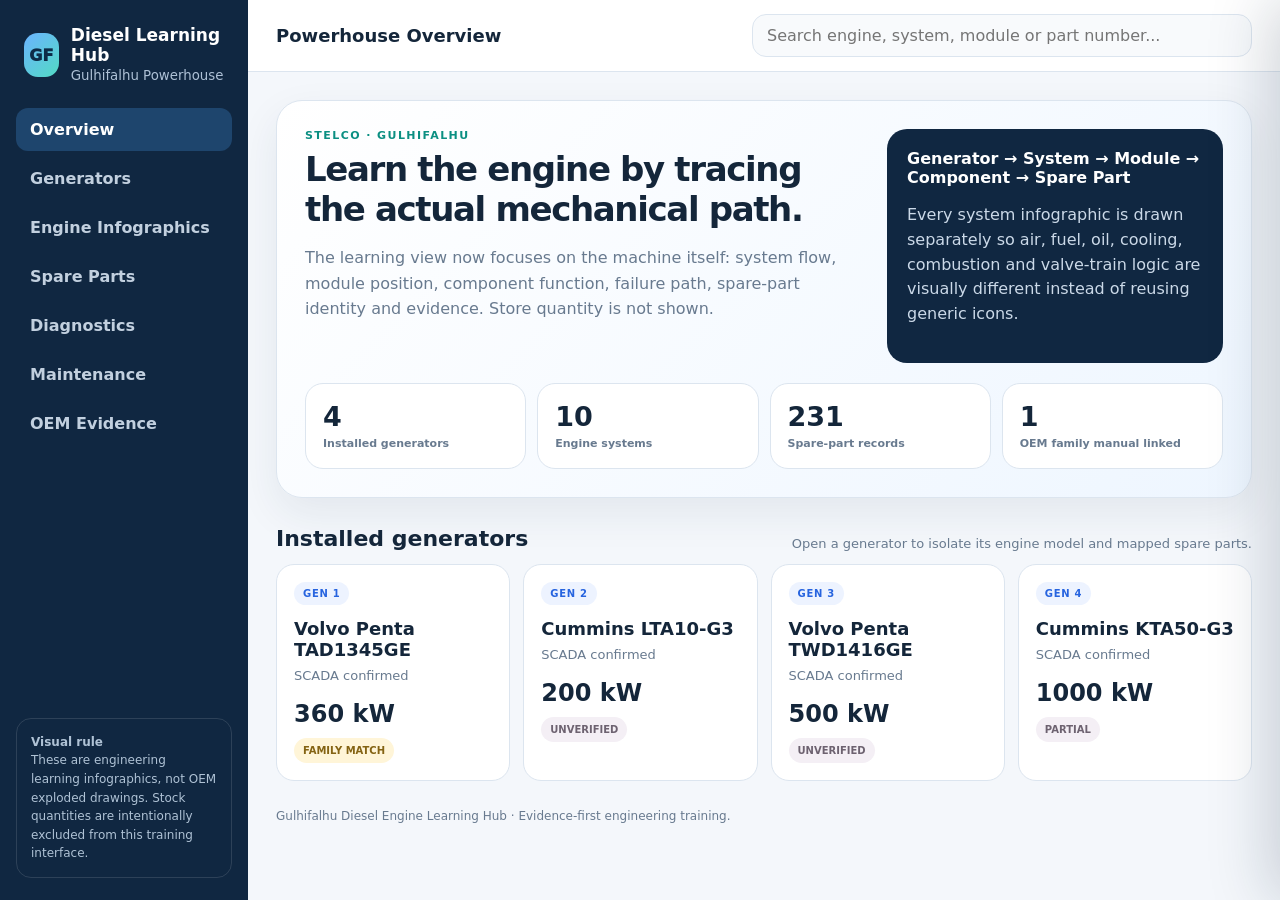
==== commit fa4b0a65: "Replace simple icons with engineering infographics" ====
--- a/index.html
+++ b/index.html
@@ -5,74 +5,22 @@
 <meta name="viewport" content="width=device-width,initial-scale=1">
 <meta name="description" content="Evidence-first Gulhifalhu diesel engine learning system">
 <title>Gulhifalhu Diesel Engine Learning Hub</title>
-<style>
-:root{--bg:#f3f6fa;--panel:#fff;--ink:#17283b;--muted:#68798d;--line:#dce5ef;--nav:#10243e;--nav2:#1b385b;--blue:#2463eb;--teal:#0c9486;--green:#18794e;--amber:#9a6a0c;--red:#a63847;--soft:#eef5fb;--shadow:0 14px 40px rgba(20,42,70,.08)}*{box-sizing:border-box}body{margin:0;background:var(--bg);color:var(--ink);font-family:Inter,ui-sans-serif,system-ui,-apple-system,"Segoe UI",Arial,sans-serif}button,input,select{font:inherit}button{cursor:pointer}.app{min-height:100vh;display:grid;grid-template-columns:245px minmax(0,1fr)}.side{position:sticky;top:0;height:100vh;background:var(--nav);padding:22px 15px;color:#fff;display:flex;flex-direction:column}.brand{display:flex;gap:11px;align-items:center;padding:3px 8px 21px}.logo{width:44px;height:44px;border-radius:14px;background:linear-gradient(135deg,#65aaff,#55d7c1);display:grid;place-items:center;color:#10243e;font-weight:950}.brand b{display:block}.brand small{color:#a9bbd0}.nav{display:grid;gap:6px}.nav button{border:0;background:transparent;color:#bdcad9;text-align:left;padding:12px;border-radius:12px;font-weight:760}.nav button:hover,.nav button.active{background:var(--nav2);color:#fff}.sidefoot{margin-top:auto;padding:14px;border:1px solid rgba(255,255,255,.12);border-radius:15px;color:#b4c5d7;font-size:12px;line-height:1.5}.main{min-width:0}.top{height:72px;position:sticky;top:0;z-index:20;background:rgba(255,255,255,.95);backdrop-filter:blur(12px);border-bottom:1px solid var(--line);padding:0 28px;display:flex;align-items:center;gap:16px}.top h1{font-size:18px;margin:0}.top input{margin-left:auto;width:min(470px,48vw);border:1px solid var(--line);border-radius:13px;padding:11px 14px;background:#f8fafc;outline:none}.content{max-width:1520px;margin:auto;padding:28px}.page{display:none}.page.active{display:block}.eyebrow{text-transform:uppercase;letter-spacing:.13em;font-size:11px;font-weight:900;color:var(--teal)}h2{font-size:34px;letter-spacing:-.04em;margin:7px 0 8px}.lead{max-width:930px;color:var(--muted);line-height:1.6}.hero{background:linear-gradient(135deg,#fff,#edf5ff);border:1px solid var(--line);border-radius:25px;padding:27px;box-shadow:var(--shadow)}.hero-grid{display:grid;grid-template-columns:1.25fr .75fr;gap:20px}.rule{background:var(--nav);color:#fff;border-radius:19px;padding:20px}.rule p{color:#cbd8e6;line-height:1.55}.stats{display:grid;grid-template-columns:repeat(4,1fr);gap:11px;margin-top:19px}.stat,.card,.panel,.toolbar,.parts-table,.evidence,.diag-card,.maint-card{background:#fff;border:1px solid var(--line);border-radius:18px}.stat{padding:17px}.stat strong{display:block;font-size:27px}.stat span{font-size:11px;color:var(--muted);font-weight:760}.section{margin-top:28px}.sectionhead{display:flex;justify-content:space-between;align-items:end;gap:18px;margin-bottom:13px}.sectionhead h3{margin:0;font-size:22px}.sectionhead p{margin:0;color:var(--muted);font-size:13px}.grid4{display:grid;grid-template-columns:repeat(4,1fr);gap:13px}.generator-grid{display:grid;grid-template-columns:repeat(4,1fr);gap:13px}.card{padding:17px;transition:.17s;cursor:pointer}.card:hover{transform:translateY(-2px);border-color:#aec9ec;box-shadow:var(--shadow)}.tag{display:inline-block;padding:6px 9px;border-radius:999px;background:#edf3ff;color:var(--blue);font-size:10px;font-weight:900;letter-spacing:.07em;text-transform:uppercase}.card h4{font-size:18px;margin:13px 0 6px}.card p{font-size:13px;color:var(--muted);line-height:1.5;margin:0}.rating{font-size:24px;font-weight:900;margin-top:15px}.confidence{display:inline-flex;margin-top:10px;padding:7px 9px;border-radius:999px;font-size:10px;font-weight:900}.verified{color:var(--green);background:#e9f8ef}.family{color:#846313;background:#fff5d8}.candidate{color:#8c4b08;background:#fff0da}.unverified{color:#6d6270;background:#f4eff5}.incompatible{color:var(--red);background:#fff0f2}.panel{padding:20px}.details{display:grid;grid-template-columns:1fr 1fr;gap:17px}.path{display:flex;gap:8px;flex-wrap:wrap}.path button,.ghost{border:1px solid var(--line);background:#f8fafc;color:#40546a;padding:9px 11px;border-radius:11px;font-weight:730}.path button:hover,.ghost:hover{background:#edf4ff}.system-board{display:grid;grid-template-columns:repeat(2,minmax(0,1fr));gap:14px}.system-visual{background:#fff;border:1px solid var(--line);border-radius:20px;overflow:hidden;cursor:pointer;transition:.18s}.system-visual:hover{transform:translateY(-2px);box-shadow:var(--shadow);border-color:#aac6e8}.system-visual header{padding:15px 17px 7px;display:flex;justify-content:space-between;gap:15px;align-items:start}.system-visual h4{margin:4px 0 0;font-size:18px}.system-visual small{color:var(--muted)}.system-visual svg{display:block;width:100%;height:auto}.modules{display:grid;grid-template-columns:repeat(2,1fr);gap:9px;margin-top:14px}.module{border:1px solid var(--line);background:#fff;border-radius:13px;padding:13px;text-align:left;color:#253a52;display:flex;align-items:center;gap:10px}.module:hover{background:#f6faff;border-color:#9fc0ed}.module-icon{width:34px;height:34px;border-radius:10px;background:#e9f8f5;color:var(--teal);display:grid;place-items:center;font-weight:950}.notice{padding:14px;border:1px solid #ecd9ae;background:#fff7e5;color:#735717;border-radius:14px;font-size:13px;line-height:1.55}.toolbar{padding:15px;display:grid;grid-template-columns:minmax(240px,1.7fr) repeat(3,minmax(145px,.8fr));gap:10px;position:sticky;top:84px;z-index:10}.filter{display:grid;gap:5px}.filter label{font-size:10px;text-transform:uppercase;letter-spacing:.07em;color:var(--muted);font-weight:900}.filter input,.filter select{width:100%;border:1px solid var(--line);background:#f9fbfd;border-radius:11px;padding:10px;outline:none}.parts-summary{display:grid;grid-template-columns:repeat(4,1fr);gap:10px;margin:14px 0}.parts-kpi{background:#fff;border:1px solid var(--line);border-radius:14px;padding:13px}.parts-kpi b{display:block;font-size:22px}.parts-kpi span{font-size:11px;color:var(--muted);font-weight:800}.resultbar{display:flex;justify-content:space-between;align-items:center;margin:16px 0 9px;color:var(--muted);font-size:13px}.parts-table{overflow:hidden}.part-head,.part-row{display:grid;grid-template-columns:110px minmax(280px,2.1fr) minmax(180px,1.2fr) 130px 150px;gap:12px;align-items:center}.part-head{background:#f7f9fc;padding:11px 14px;border-bottom:1px solid var(--line);font-size:10px;font-weight:900;text-transform:uppercase;letter-spacing:.06em;color:var(--muted)}.part-row{padding:13px 14px;border-bottom:1px solid #edf1f5;cursor:pointer}.part-row:hover{background:#f8fbff}.part-row:last-child{border-bottom:0}.part-id{font-weight:900;color:#315576}.part-desc{font-weight:760}.part-desc small{display:block;color:var(--muted);font-weight:600;margin-top:4px}.source{font-size:12px;color:var(--muted);line-height:1.55}.genchips{display:flex;gap:4px;flex-wrap:wrap}.genchip{font-size:9px;padding:4px 6px;border-radius:999px;background:#eef3f8;color:#4e6378;font-weight:900}.diag-grid,.maint-grid{display:grid;grid-template-columns:repeat(2,1fr);gap:14px}.diag-card,.maint-card{padding:18px;cursor:pointer;transition:.17s}.diag-card:hover,.maint-card:hover{transform:translateY(-2px);box-shadow:var(--shadow);border-color:#aec9ec}.diag-card h4,.maint-card h4{margin:9px 0 6px;font-size:19px}.mini-flow{display:flex;align-items:center;gap:7px;flex-wrap:wrap;margin-top:13px}.node{background:#f5f8fc;border:1px solid var(--line);padding:8px 9px;border-radius:10px;font-size:11px;font-weight:750}.arrow{color:#7790a9;font-weight:900}.evidence{padding:19px;margin-bottom:11px}.fact{padding:12px 0;border-top:1px solid var(--line)}.fact b{display:block;font-size:13px}.fact span{font-size:12px;color:var(--muted);line-height:1.55}.drawerback{display:none;position:fixed;inset:0;background:rgba(10,25,44,.4);z-index:40}.drawerback.open{display:block}.drawer{position:fixed;right:0;top:0;bottom:0;width:min(690px,97vw);background:#fff;z-index:50;transform:translateX(102%);transition:.22s;box-shadow:-24px 0 60px rgba(15,35,60,.2);overflow:auto}.drawer.open{transform:none}.drawerinner{padding:24px}.close{float:right;border:1px solid var(--line);background:#fff;width:40px;height:40px;border-radius:11px}.drawer h3{font-size:28px;margin:34px 0 8px}.drawer p{color:var(--muted);line-height:1.6}.mini{display:grid;grid-template-columns:1fr 1fr;gap:9px;margin:16px 0}.mini div{padding:12px;border:1px solid var(--line);background:#f8fafc;border-radius:13px}.mini small{display:block;color:var(--muted);font-size:10px;text-transform:uppercase;font-weight:900;letter-spacing:.07em}.mini b{display:block;margin-top:5px}.schematic{margin:16px 0;border:1px solid var(--line);border-radius:18px;overflow:hidden;background:#f8fbff}.schematic-head{padding:11px 13px;border-bottom:1px solid var(--line);display:flex;justify-content:space-between;gap:10px;align-items:center}.schematic-head b{font-size:13px}.schematic-head span{font-size:10px;color:var(--muted);font-weight:800}.schematic svg{display:block;width:100%;height:auto;background:#fbfdff}.learning-note{padding:13px;border-radius:13px;background:#eef6ff;border:1px solid #d6e6fb;color:#33536f;font-size:12px;line-height:1.55}.empty{padding:40px;text-align:center;color:var(--muted)}.primary{border:0;background:var(--blue);color:#fff;padding:10px 12px;border-radius:11px;font-weight:850}.footer{padding:28px 0;color:var(--muted);font-size:12px}@media(max-width:1150px){.grid4,.generator-grid{grid-template-columns:repeat(2,1fr)}.hero-grid,.details{grid-template-columns:1fr}.toolbar{grid-template-columns:1fr 1fr}.part-head,.part-row{grid-template-columns:100px minmax(240px,2fr) 150px 120px}.part-head>:nth-child(5),.part-row>:nth-child(5){display:none}}@media(max-width:820px){.app{grid-template-columns:1fr}.side{position:static;height:auto}.nav{grid-template-columns:repeat(4,1fr)}.sidefoot{display:none}.content{padding:18px}.top{padding:0 18px}.top input{width:55vw}.system-board,.diag-grid,.maint-grid{grid-template-columns:1fr}.parts-summary{grid-template-columns:repeat(2,1fr)}.parts-table{background:transparent;border:0}.part-head{display:none}.part-row{display:block;background:#fff;border:1px solid var(--line);border-radius:15px;margin-bottom:9px}.part-row>div{margin:5px 0}.part-row>:nth-child(5){display:block}.modules{grid-template-columns:1fr}}@media(max-width:560px){.nav{grid-template-columns:repeat(2,1fr)}.grid4,.generator-grid,.stats,.toolbar,.parts-summary{grid-template-columns:1fr}.top h1{display:none}.top input{width:100%;margin-left:0}h2{font-size:29px}}
-</style>
+<link rel="stylesheet" href="assets/app.css?v=3">
 </head>
 <body>
 <div class="app">
-<aside class="side"><div class="brand"><div class="logo">GF</div><div><b>Diesel Learning Hub</b><small>Gulhifalhu Powerhouse</small></div></div><div class="nav" id="nav"><button data-page="home" class="active">Overview</button><button data-page="generators">Generators</button><button data-page="systems">Infographics</button><button data-page="parts">Spare Parts</button><button data-page="diagnostics">Diagnostics</button><button data-page="maintenance">Maintenance</button><button data-page="evidence">OEM Evidence</button></div><div class="sidefoot"><b>Learning rule</b><br>Images are technical schematics unless explicitly identified as an OEM drawing. No stock quantity is displayed in this learning application.</div></aside>
+<aside class="side"><div class="brand"><div class="logo">GF</div><div><b>Diesel Learning Hub</b><small>Gulhifalhu Powerhouse</small></div></div><div class="nav" id="nav"><button data-page="home" class="active">Overview</button><button data-page="generators">Generators</button><button data-page="systems">Engine Infographics</button><button data-page="parts">Spare Parts</button><button data-page="diagnostics">Diagnostics</button><button data-page="maintenance">Maintenance</button><button data-page="evidence">OEM Evidence</button></div><div class="sidefoot"><b>Visual rule</b><br>These are engineering learning infographics, not OEM exploded drawings. Stock quantities are intentionally excluded from this training interface.</div></aside>
 <main class="main"><header class="top"><h1 id="pageTitle">Powerhouse Overview</h1><input id="globalSearch" placeholder="Search engine, system, module or part number..."></header><div class="content">
-<section class="page active" id="page-home"><div class="hero"><div class="hero-grid"><div><div class="eyebrow">STELCO · Gulhifalhu</div><h2>Learn the engine by seeing how every system works.</h2><p class="lead">This version removes stock quantities from the learning interface. The focus is now engine architecture, technical infographics, modules, components, spare-part identity, diagnostics, maintenance and evidence.</p></div><div class="rule"><b>Generator → System → Module → Component → Spare Part</b><p>Each system has its own technical infographic. Exact OEM geometry remains separate until OEM exploded drawings or verified CAD are available.</p></div></div><div class="stats"><div class="stat"><strong>4</strong><span>Installed generators</span></div><div class="stat"><strong>10</strong><span>Engine systems</span></div><div class="stat"><strong id="homeParts">—</strong><span>Spare-part records</span></div><div class="stat"><strong>1</strong><span>OEM family manual linked</span></div></div></div><div class="section"><div class="sectionhead"><h3>Installed generators</h3><p>Choose a generator to study its engine model, systems and mapped spare parts.</p></div><div class="generator-grid" id="homeGenerators"></div></div></section>
-<section class="page" id="page-generators"><div class="eyebrow">Installed equipment</div><h2>Generator hierarchy</h2><p class="lead">Each generator remains isolated by engine model. Cross-model compatibility is never assumed.</p><div class="generator-grid" id="generatorGrid"></div><div class="section details"><div class="panel"><h3 id="selectedGenTitle">Select a generator</h3><p id="selectedGenText">Choose a card above.</p><div id="genActions" class="path"></div><div id="genSystemPath" class="path" style="margin-top:12px"></div></div><div class="panel"><h3>Evidence status</h3><p class="source">VERIFIED = exact installed-engine/OEM evidence. FAMILY MATCH = family/model evidence but exact installed variant is still open. CANDIDATE = plausible relationship. UNVERIFIED = insufficient evidence.</p></div></div></section>
-<section class="page" id="page-systems"><div class="eyebrow">Visual engine map</div><h2>Engine system infographics</h2><p class="lead">These are visible technical infographics, not text-only module cards. Click a system to open its modules; click a module to study the system diagram with that module as the learning focus.</p><div class="notice">SCHEMATIC ONLY — diagrams show functional relationships. They do not claim exact Volvo/Cummins geometry, bolt position, torque, clearance or installation orientation.</div><div class="section system-board" id="systemBoard"></div><div class="section panel"><h3 id="systemTitle">Choose an infographic</h3><p id="systemText">The module list will appear here.</p><div id="systemActions" class="path"></div><div id="moduleList" class="modules"></div></div></section>
-<section class="page" id="page-parts"><div class="eyebrow">Parts library</div><h2>Spare parts — no stock quantities</h2><p class="lead">The Excel source is used to identify spare-part records. Quantity and stock-management information are intentionally hidden from this learning interface.</p><div class="toolbar"><div class="filter"><label>Search</label><input id="partSearch" placeholder="Item, description or part number"></div><div class="filter"><label>Generator</label><select id="genFilter"></select></div><div class="filter"><label>System</label><select id="systemFilter"></select></div><div class="filter"><label>Confidence</label><select id="confidenceFilter"><option value="all">All confidence</option><option>FAMILY MATCH</option><option>CANDIDATE</option><option>UNVERIFIED</option><option>VERIFIED</option></select></div></div><div class="parts-summary"><div class="parts-kpi"><b id="partsTotal">—</b><span>Part records</span></div><div class="parts-kpi"><b id="partsFamily">—</b><span>Family match</span></div><div class="parts-kpi"><b id="partsCandidate">—</b><span>Candidate</span></div><div class="parts-kpi"><b id="partsUnverified">—</b><span>Unverified</span></div></div><div class="resultbar"><span id="resultText">Loading parts…</span><button class="ghost" id="resetFilters">Reset filters</button></div><div class="parts-table"><div class="part-head"><div>Item</div><div>Description / Part No.</div><div>System / Module</div><div>Confidence</div><div>Engine mapping</div></div><div id="partRows"></div></div></section>
-<section class="page" id="page-diagnostics"><div class="eyebrow">Next update · diagnostic graph</div><h2>Parameter → component → system → fault path</h2><p class="lead">The Volvo 13L OEM family manual lets us make the first evidence-backed diagnostic relationships without inventing alarm thresholds.</p><div class="diag-grid" id="diagGrid"></div></section>
-<section class="page" id="page-maintenance"><div class="eyebrow">Next update · maintenance map</div><h2>Maintenance by engine system</h2><p class="lead">Maintenance topics below are grounded at family level by Volvo Penta Operator’s Manual 47713970. Exact Gen 1 procedures and intervals remain subject to installed-engine identification and the applicable service literature.</p><div class="maint-grid" id="maintGrid"></div></section>
-<section class="page" id="page-evidence"><div class="eyebrow">OEM evidence layer</div><h2>Every important engineering statement needs a source.</h2><p class="lead">The first OEM source is Volvo Penta Operator’s Manual 47713970. It supports Volvo 13L family architecture, engine-data parameters, diagnostics, maintenance and technical data, but does not verify every Gen 1 spare-part number.</p><div id="evidenceList" class="section"></div></section>
-<div class="footer">Gulhifalhu Diesel Engine Learning Hub · Evidence-first technical learning system.</div></div></main></div>
+<section class="page active" id="page-home"><div class="hero"><div class="hero-grid"><div><div class="eyebrow">STELCO · Gulhifalhu</div><h2>Learn the engine by tracing the actual mechanical path.</h2><p class="lead">The learning view now focuses on the machine itself: system flow, module position, component function, failure path, spare-part identity and evidence. Store quantity is not shown.</p></div><div class="rule"><b>Generator → System → Module → Component → Spare Part</b><p>Every system infographic is drawn separately so air, fuel, oil, cooling, combustion and valve-train logic are visually different instead of reusing generic icons.</p></div></div><div class="stats"><div class="stat"><strong>4</strong><span>Installed generators</span></div><div class="stat"><strong>10</strong><span>Engine systems</span></div><div class="stat"><strong id="homeParts">—</strong><span>Spare-part records</span></div><div class="stat"><strong>1</strong><span>OEM family manual linked</span></div></div></div><div class="section"><div class="sectionhead"><h3>Installed generators</h3><p>Open a generator to isolate its engine model and mapped spare parts.</p></div><div class="grid4" id="homeGenerators"></div></div></section>
+<section class="page" id="page-generators"><div class="eyebrow">Installed sets</div><h2>Generator hierarchy</h2><p class="lead">Engine models remain separated. A spare appears under a generator only when its mapping record explicitly links to that engine.</p><div class="grid4" id="generatorGrid"></div><div class="section details"><div class="panel"><h3 id="selectedGenTitle">Select a generator</h3><p id="selectedGenText">Choose a generator card.</p><div id="genActions" class="path"></div><div id="genSystemPath" class="path" style="margin-top:12px"></div></div><div class="panel"><h3>Evidence status</h3><p class="source">VERIFIED = exact installed-engine evidence. FAMILY MATCH = same engine family/model evidence but exact installed variant remains pending. CANDIDATE = plausible relationship. UNVERIFIED = insufficient evidence.</p></div></div></section>
+<section class="page" id="page-systems"><div class="eyebrow">Engineering learning</div><h2>Engine Infographics</h2><p class="lead">Each card now combines a recognizable system diagram, component names, mechanical direction and the system’s purpose. Open a card for modules and a larger relationship view.</p><div class="notice">SCHEMATIC ONLY — functional engineering relationships. Exact Volvo/Cummins geometry, fastener position, torque, clearance and service orientation still require OEM workshop/parts literature.</div><div class="section infographic-board" id="infographicBoard"></div></section>
+<section class="page" id="page-parts"><div class="eyebrow">Parts library</div><h2>Spare Parts</h2><p class="lead">Search the engine-related store records without displaying stock quantity. Part identity and compatibility confidence remain separate from engineering facts.</p><div class="toolbar"><div class="filter"><label>Search</label><input id="partSearch" placeholder="Store item, description or part no."></div><div class="filter"><label>Generator</label><select id="genFilter"></select></div><div class="filter"><label>System</label><select id="systemFilter"></select></div><div class="filter"><label>Confidence</label><select id="confidenceFilter"><option value="all">All confidence</option><option>VERIFIED</option><option>FAMILY MATCH</option><option>CANDIDATE</option><option>UNVERIFIED</option><option>NOT COMPATIBLE</option></select></div></div><div class="parts-summary"><div class="parts-kpi"><b id="invTotal">—</b><span>Total part records</span></div><div class="parts-kpi"><b id="invFamily">—</b><span>Family match</span></div><div class="parts-kpi"><b id="invCandidate">—</b><span>Candidate</span></div><div class="parts-kpi"><b id="invUnverified">—</b><span>Unverified</span></div></div><div class="resultbar"><span id="resultText"></span><button class="ghost" id="resetFilters">Reset filters</button></div><div class="parts-table"><div class="part-head"><div>Store item</div><div>Description / Part No.</div><div>System / Module</div><div>Confidence</div><div>Generator</div></div><div id="partRows"></div></div></section>
+<section class="page" id="page-diagnostics"><div class="eyebrow">Fault path</div><h2>Diagnostics</h2><p class="lead">Use an operating parameter as the entry point, then trace sensor → mechanical source → related modules → likely failure checks → spare parts.</p><div class="diag-grid" id="diagGrid"></div></section>
+<section class="page" id="page-maintenance"><div class="eyebrow">Service learning</div><h2>Maintenance Relationships</h2><p class="lead">Maintenance is organized by the system being protected, not as a disconnected checklist.</p><div class="maint-grid" id="maintGrid"></div></section>
+<section class="page" id="page-evidence"><div class="eyebrow">Source control</div><h2>OEM Evidence</h2><p class="lead">Every technical limit or compatibility claim should be traceable to its source and operating condition.</p><div id="evidenceList" class="section"></div></section>
+<div class="footer">Gulhifalhu Diesel Engine Learning Hub · Evidence-first engineering training.</div></div></main></div>
 <div class="drawerback" id="drawerback"></div><aside class="drawer" id="drawer"><div class="drawerinner"><button class="close" id="closeDrawer">✕</button><div id="drawerBody"></div></div></aside>
-<script>
-const state={generators:[],systems:[],evidence:null,parts:[],selectedGen:null,selectedSystem:null};
-const titles={home:'Powerhouse Overview',generators:'Generators',systems:'Engine Infographics',parts:'Spare Parts',diagnostics:'Diagnostics',maintenance:'Maintenance',evidence:'OEM Evidence'};
-const confMeaning={'VERIFIED':'Exact installed-engine/OEM evidence confirms the relationship.','FAMILY MATCH':'Evidence supports the engine family/model relationship, but exact installed configuration is not yet fully verified.','CANDIDATE':'Part number, description or context suggests the relationship; stronger evidence is still required.','UNVERIFIED':'The source proves the spare record exists, but not which installed engine it belongs to.','NOT COMPATIBLE':'Available evidence excludes this relationship.'};
-const diag=[
- {name:'Engine Oil Pressure',spn:'100',system:'Lubrication System',route:['Oil pressure sender','Lube oil pump','Oil filters / bypass','Oil galleries','Main & big-end bearings'],note:'Volvo 13L family technical data gives 260–560 kPa only for a hot engine at 1900 rpm. Do not use that as a Gen 1 alarm band until the installed model and configuration are verified.'},
- {name:'Coolant Temperature',spn:'110',system:'Cooling System',route:['Temperature sensor','Coolant level','Circulating pump','Thermostat','Heat rejection'],note:'Volvo fault tracing links excessive coolant temperature with low coolant level, air in the cooling system, a faulty circulating pump and a defective thermostat.'},
- {name:'Boost / Charge Pressure',spn:'102',system:'Air Intake & Exhaust',route:['Air cleaner','Turbocharger','Charge-air cooler','Intake manifold','Cylinder filling'],note:'Charge/boost pressure is exposed through the Volvo engine-data/diagnostic architecture.'},
- {name:'Engine Speed',spn:'190',system:'Control & Protection',route:['Crank / speed signal','ECU / governor','Injection control','Engine speed','Generator frequency'],note:'Engine speed is an OEM engine-data parameter. Genset primary speed may be 1500 or 1800 rpm; installed settings must be verified before limits are assigned.'}
-];
-const maintenance=[
- {title:'Air intake & charge air',system:'Air Intake & Exhaust',items:['Air filter inspection / replacement','Charge-air pipe inspection','Turbo / intake leak awareness'],source:'Volvo 13L Operator’s Manual · maintenance sections'},
- {title:'Lubrication service',system:'Lubrication System',items:['Engine oil checks','Oil change','Full-flow filter replacement','By-pass filter service'],source:'Volvo 13L Operator’s Manual · lubrication / technical data'},
- {title:'Fuel system service',system:'Fuel System',items:['Fuel-system inspection','Fuel filter replacement','Water / contamination control'],source:'Volvo 13L Operator’s Manual · fuel system maintenance'},
- {title:'Cooling system service',system:'Cooling System',items:['Coolant level / condition','Coolant filter','Thermostat / circulation fault awareness'],source:'Volvo 13L Operator’s Manual · cooling system / fault tracing'},
- {title:'Drive belts',system:'Starting & Charging',items:['Belt inspection','Belt condition / tension awareness','Charging-system relationship'],source:'Volvo 13L Operator’s Manual · belts / electrical maintenance'},
- {title:'Electrical & control',system:'Control & Protection',items:['Battery / voltage awareness','Sensor / sender diagnostics','Starter / relay fault path'],source:'Volvo 13L Operator’s Manual · electrical / diagnostics'}
-];
-const esc=v=>String(v??'').replace(/[&<>"']/g,m=>({'&':'&amp;','<':'&lt;','>':'&gt;','"':'&quot;',"'":'&#039;'}[m]));
-const cclass=v=>v==='VERIFIED'?'verified':v==='FAMILY MATCH'?'family':v==='CANDIDATE'?'candidate':v==='NOT COMPATIBLE'?'incompatible':'unverified';
-const genName=id=>state.generators.find(g=>g.id===id)?.name||id;
-function arrows(){return '<defs><marker id="arr" markerWidth="7" markerHeight="7" refX="6" refY="3.5" orient="auto"><path d="M0 0L7 3.5L0 7Z" fill="#6485a5"/></marker></defs>'}
-function sysSvg(id,title=''){let b='';const t=esc(title||'');
- if(id==='air')b=`<rect x="24" y="73" width="54" height="46" rx="8" fill="#e8f4ff" stroke="#6d99c5"/><path d="M35 82h32M35 92h32M35 102h32M35 112h32" stroke="#6d99c5"/><circle cx="135" cy="96" r="28" fill="#e9f8f5" stroke="#48a99e"/><path d="M135 72c20 9 20 39 0 48-12-8-12-40 0-48Z" fill="none" stroke="#248e83" stroke-width="4"/><rect x="198" y="69" width="60" height="54" rx="7" fill="#fff6df" stroke="#c79a3d"/><path d="M208 77v38M218 77v38M228 77v38M238 77v38M248 77v38" stroke="#c79a3d"/><path d="M282 77h45v38h-45M291 84v24M303 84v24M315 84v24" fill="#f0f3ff" stroke="#7184bd"/><path d="M78 96h26M163 96h25M258 96h20" stroke="#6485a5" stroke-width="3" marker-end="url(#arr)"/><text x="51" y="139">FILTER</text><text x="113" y="139">TURBO</text><text x="193" y="139">CHARGE AIR</text><text x="282" y="139">MANIFOLD</text>`;
- else if(id==='fuel')b=`<path d="M25 112V70h55v42Z" fill="#fff6df" stroke="#bc8a2b"/><path d="M32 89h41" stroke="#bc8a2b"/><rect x="111" y="67" width="44" height="58" rx="12" fill="#edf3ff" stroke="#6e91c4"/><path d="M116 83h34M116 94h34M116 105h34" stroke="#6e91c4"/><circle cx="205" cy="96" r="25" fill="#e9f8f5" stroke="#4aa99d"/><path d="M193 96h24M205 84v24" stroke="#2c8d83" stroke-width="4"/><path d="M262 62v66M280 62v66M298 62v66M316 62v66" stroke="#607a9a" stroke-width="5"/><path d="M259 129l-7 18M277 129l-7 18M295 129l-7 18M313 129l-7 18" stroke="#d06e47" stroke-width="2"/><path d="M80 96h22M155 96h20M230 96h21" stroke="#6485a5" stroke-width="3" marker-end="url(#arr)"/><text x="28" y="139">SUPPLY</text><text x="109" y="139">FILTER</text><text x="186" y="139">PUMP</text><text x="259" y="158">INJECTORS</text>`;
- else if(id==='lube')b=`<path d="M25 119h72l-8 24H34Z" fill="#e8eef7" stroke="#687d96"/><circle cx="129" cy="102" r="23" fill="#e9f8f5" stroke="#4aa99d"/><path d="M116 102h26M129 89v26" stroke="#2c8d83" stroke-width="4"/><rect x="181" y="70" width="45" height="64" rx="14" fill="#edf3ff" stroke="#7092bf"/><path d="M187 87h33M187 98h33M187 109h33" stroke="#7092bf"/><path d="M271 74h49v45h-49Z" fill="#fff5dd" stroke="#c39a46"/><circle cx="283" cy="96" r="10" fill="none" stroke="#7a6842" stroke-width="5"/><circle cx="308" cy="96" r="10" fill="none" stroke="#7a6842" stroke-width="5"/><path d="M82 118l22-8M152 102h19M226 102h33" stroke="#6485a5" stroke-width="3" marker-end="url(#arr)"/><path d="M297 121c-20 34-126 48-221 26" fill="none" stroke="#8da3b9" stroke-width="2" stroke-dasharray="5 5"/><text x="34" y="161">SUMP</text><text x="110" y="139">PUMP</text><text x="180" y="151">FILTER</text><text x="269" y="139">BEARINGS</text>`;
- else if(id==='cooling')b=`<circle cx="55" cy="99" r="26" fill="#e9f8f5" stroke="#49aa9e"/><path d="M43 99h24M55 87v24" stroke="#2b8d83" stroke-width="4"/><rect x="111" y="67" width="75" height="64" rx="9" fill="#edf3ff" stroke="#718fc0"/><path d="M122 80h53M122 91h53M122 102h53M122 113h53" stroke="#718fc0"/><path d="M226 82l22-15 22 15v33l-22 15-22-15Z" fill="#fff6df" stroke="#bd9039"/><rect x="295" y="58" width="40" height="78" rx="4" fill="#eaf4ff" stroke="#6c96bf"/><path d="M302 66v62M310 66v62M318 66v62M326 66v62" stroke="#6c96bf"/><path d="M81 99h21M186 99h30M270 99h15" stroke="#6485a5" stroke-width="3" marker-end="url(#arr)"/><path d="M316 140c-36 26-194 26-244 1" fill="none" stroke="#74a9c7" stroke-width="3" marker-end="url(#arr)"/><text x="33" y="143">PUMP</text><text x="117" y="150">ENGINE JACKET</text><text x="224" y="150">THERMOSTAT</text><text x="292" y="153">COOLER</text>`;
- else if(id==='combustion')b=`<rect x="110" y="40" width="125" height="125" rx="9" fill="#edf3ff" stroke="#718fc0"/><rect x="126" y="52" width="93" height="100" rx="18" fill="#fff" stroke="#8fa0b3"/><path d="M129 105h87v38h-87Z" fill="#e8eef5" stroke="#6d7d90"/><path d="M172 105v55" stroke="#66798f" stroke-width="7"/><path d="M149 83c5-19 17-25 24-36 7 11 19 17 24 36-11-6-37-6-48 0Z" fill="#ffd77d" stroke="#d38a28"/><path d="M142 62v25M203 62v25" stroke="#3d5d78" stroke-width="5"/><text x="140" y="181">LINER · PISTON · RINGS · HEAD</text>`;
- else if(id==='crank')b=`<rect x="45" y="48" width="70" height="46" rx="8" fill="#e8eef5" stroke="#6d7d90"/><path d="M80 94l62 48" stroke="#71839a" stroke-width="9"/><circle cx="80" cy="96" r="10" fill="#fff" stroke="#66798f" stroke-width="4"/><circle cx="148" cy="143" r="16" fill="#fff6df" stroke="#bd9039" stroke-width="6"/><path d="M148 143h112" stroke="#657a91" stroke-width="12"/><circle cx="205" cy="143" r="22" fill="none" stroke="#6b8eb7" stroke-width="8"/><circle cx="262" cy="143" r="22" fill="none" stroke="#6b8eb7" stroke-width="8"/><path d="M148 143c24-43 41-54 57-54" stroke="#657a91" stroke-width="10"/><text x="45" y="35">PISTON</text><text x="91" y="135">CONNECTING ROD</text><text x="187" y="178">MAIN BEARINGS</text>`;
- else if(id==='valve')b=`<path d="M31 131c22-35 44-35 66 0 22-35 44-35 66 0" fill="none" stroke="#687d96" stroke-width="10"/><path d="M126 80l31-35M164 80l31-35" stroke="#6c879f" stroke-width="6"/><path d="M159 50h89" stroke="#526d88" stroke-width="7"/><path d="M232 50l18 23M191 50l-18 23" stroke="#526d88" stroke-width="5"/><path d="M173 73v57M250 73v57" stroke="#2c8d83" stroke-width="7"/><path d="M161 130h24M238 130h24" stroke="#bd9039" stroke-width="6"/><text x="27" y="158">CAM</text><text x="112" y="33">PUSHRODS</text><text x="181" y="32">ROCKER</text><text x="188" y="158">VALVES</text>`;
- else if(id==='start')b=`<rect x="26" y="67" width="62" height="55" rx="7" fill="#edf3ff" stroke="#6f91bd"/><path d="M40 82h15M47 75v14M66 82h12" stroke="#537ba8" stroke-width="3"/><circle cx="148" cy="96" r="29" fill="#e9f8f5" stroke="#49aa9e"/><text x="137" y="102" font-size="18" font-weight="900">M</text><circle cx="234" cy="96" r="32" fill="#fff6df" stroke="#bd9039" stroke-width="8"/><path d="M207 96h54M234 69v54" stroke="#9a7a39"/><circle cx="315" cy="96" r="26" fill="#edf3ff" stroke="#708fc0"/><text x="305" y="102" font-size="17" font-weight="900">A</text><path d="M88 96h25M177 96h20M267 96h17" stroke="#6485a5" stroke-width="3" marker-end="url(#arr)"/><text x="29" y="145">BATTERY</text><text x="128" y="145">STARTER</text><text x="213" y="145">FLYWHEEL</text><text x="291" y="145">CHARGE</text>`;
- else if(id==='control')b=`<circle cx="45" cy="70" r="16" fill="#e9f8f5" stroke="#49aa9e"/><circle cx="45" cy="124" r="16" fill="#e9f8f5" stroke="#49aa9e"/><rect x="125" y="60" width="80" height="74" rx="10" fill="#edf3ff" stroke="#6f91bd"/><text x="149" y="102" font-size="18" font-weight="900">ECU</text><rect x="258" y="67" width="68" height="59" rx="9" fill="#fff6df" stroke="#bd9039"/><path d="M61 70h54M61 124h54M205 96h43" stroke="#6485a5" stroke-width="3" marker-end="url(#arr)"/><path d="M292 126v26h-185v-18" fill="none" stroke="#8da3b9" stroke-width="2" stroke-dasharray="5 5"/><text x="24" y="154">SENSORS</text><text x="250" y="151">ACTUATOR</text>`;
- else b=`<circle cx="74" cy="96" r="35" fill="#edf3ff" stroke="#708fc0" stroke-width="8"/><circle cx="74" cy="96" r="15" fill="#fff" stroke="#708fc0" stroke-width="5"/><rect x="145" y="65" width="75" height="62" rx="9" fill="#e9f8f5" stroke="#49aa9e"/><path d="M154 77h57M154 89h57M154 101h57M154 113h57" stroke="#49aa9e"/><path d="M266 68c32 0 45 20 45 39s-13 39-45 39" fill="none" stroke="#bd9039" stroke-width="10"/><path d="M109 96h26M220 96h27" stroke="#6485a5" stroke-width="3" marker-end="url(#arr)"/><text x="42" y="151">O-RING</text><text x="144" y="151">GASKET</text><text x="260" y="164">HOSE / CLAMP</text>`;
- return `<svg viewBox="0 0 360 190" role="img" aria-label="${t||id} technical infographic">${arrows()}<rect width="360" height="190" fill="#fbfdff"/><text x="18" y="24" font-size="11" font-weight="900" fill="#0c9486">FUNCTIONAL SCHEMATIC</text>${b}</svg>`}
-function systemCard(s,i){return `<article class="system-visual" data-sys="${s.id}"><header><div><small>0${i+1}</small><h4>${esc(s.name)}</h4></div><span class="tag">${s.modules.length} modules</span></header>${sysSvg(s.id,s.name)}</article>`}
-function detailedSchematic(s,module){return `<div class="schematic"><div class="schematic-head"><b>${esc(s.name)} · ${esc(module)}</b><span>LEARNING INFOGRAPHIC · NOT OEM GEOMETRY</span></div>${sysSvg(s.id,module)}</div>`}
-async function load(){const[g,s,e,m]=await Promise.all([fetch('data/generators.json').then(r=>r.json()),fetch('data/systems.json').then(r=>r.json()),fetch('data/evidence.json').then(r=>r.json()),fetch('data/inventory-manifest.json').then(r=>r.json())]);state.generators=g;state.systems=s;state.evidence=e;const batches=await Promise.all(m.files.map(f=>fetch(f).then(r=>r.json())));state.parts=batches.flat();renderAll();renderParts()}
-function genCard(g){return `<article class="card" data-gen="${g.id}"><span class="tag">${esc(g.name)}</span><h4>${esc(g.manufacturer)} ${esc(g.model)}</h4><p>${esc(g.identityStatus)}</p><div class="rating">${esc(g.ratingKw)} kW</div><span class="confidence ${cclass(g.oemEvidenceStatus)}">${esc(g.oemEvidenceStatus)}</span></article>`}
-function renderAll(){document.querySelector('#homeParts').textContent=state.parts.length;document.querySelector('#homeGenerators').innerHTML=state.generators.map(genCard).join('');document.querySelector('#generatorGrid').innerHTML=state.generators.map(genCard).join('');document.querySelectorAll('[data-gen]').forEach(el=>el.onclick=()=>openGenerator(el.dataset.gen));document.querySelector('#systemBoard').innerHTML=state.systems.map(systemCard).join('');document.querySelectorAll('[data-sys]').forEach(el=>el.onclick=()=>showSystem(el.dataset.sys));document.querySelector('#diagGrid').innerHTML=diag.map(d=>`<article class="diag-card" data-spn="${d.spn}"><span class="tag">SPN ${d.spn}</span><h4>${esc(d.name)}</h4><p class="source">${esc(d.system)}</p><div class="mini-flow">${d.route.map((n,i)=>`${i?'<span class="arrow">→</span>':''}<span class="node">${esc(n)}</span>`).join('')}</div></article>`).join('');document.querySelectorAll('[data-spn]').forEach(el=>el.onclick=()=>openDiagnostic(el.dataset.spn));document.querySelector('#maintGrid').innerHTML=maintenance.map((m,i)=>`<article class="maint-card" data-maint="${i}"><span class="tag">${esc(m.system)}</span><h4>${esc(m.title)}</h4><p class="source">${m.items.map(x=>'• '+esc(x)).join('<br>')}</p></article>`).join('');document.querySelectorAll('[data-maint]').forEach(el=>el.onclick=()=>openMaintenance(Number(el.dataset.maint)));const src=state.evidence.sources[0];document.querySelector('#evidenceList').innerHTML=`<article class="evidence"><span class="confidence ${cclass(src.confidence)}">${esc(src.confidence)}</span><h4>${esc(src.manufacturer)} · ${esc(src.documentNumber)}</h4><p class="source">${esc(src.documentType)} · ${esc(src.revision)}<br>${esc(src.applicability)}</p>${src.facts.map(f=>`<div class="fact"><b>${esc(f.topic)}</b><span>${esc(f.value)}${f.condition?'<br><em>'+esc(f.condition)+'</em>':''}<br>Reference: page ${esc(f.page||f.pages)}</span></div>`).join('')}</article>`;document.querySelector('#genFilter').innerHTML='<option value="all">All generators / unassigned</option>'+state.generators.map(g=>`<option value="${g.id}">${esc(g.name)} · ${esc(g.model)}</option>`).join('');document.querySelector('#systemFilter').innerHTML='<option value="all">All systems</option>'+[...new Set(state.parts.map(p=>p.s))].sort().map(s=>`<option>${esc(s)}</option>`).join('');document.querySelector('#partsTotal').textContent=state.parts.length;document.querySelector('#partsFamily').textContent=state.parts.filter(p=>p.c==='FAMILY MATCH').length;document.querySelector('#partsCandidate').textContent=state.parts.filter(p=>p.c==='CANDIDATE').length;document.querySelector('#partsUnverified').textContent=state.parts.filter(p=>p.c==='UNVERIFIED').length}
-function showPage(id){document.querySelectorAll('.page').forEach(p=>p.classList.remove('active'));document.querySelector('#page-'+id).classList.add('active');document.querySelectorAll('.nav button').forEach(b=>b.classList.toggle('active',b.dataset.page===id));document.querySelector('#pageTitle').textContent=titles[id]||'Diesel Learning Hub';window.scrollTo({top:0,behavior:'smooth'})}document.querySelectorAll('.nav button').forEach(b=>b.onclick=()=>showPage(b.dataset.page));
-function openGenerator(id){const g=state.generators.find(x=>x.id===id);state.selectedGen=g;showPage('generators');document.querySelector('#selectedGenTitle').textContent=`${g.name} · ${g.manufacturer} ${g.model}`;document.querySelector('#selectedGenText').innerHTML=`${g.ratingKw} kW · <b>${esc(g.oemEvidenceStatus)}</b><br>${esc(g.note)}`;document.querySelector('#genActions').innerHTML='<button class="primary" id="viewGenParts">View mapped spare parts</button>';document.querySelector('#viewGenParts').onclick=()=>filterToGenerator(g.id);document.querySelector('#genSystemPath').innerHTML=state.systems.map(s=>`<button data-gsys="${s.id}">${esc(s.name)}</button>`).join('');document.querySelectorAll('[data-gsys]').forEach(b=>b.onclick=()=>{showPage('systems');showSystem(b.dataset.gsys)})}
-function showSystem(id){const s=state.systems.find(x=>x.id===id);state.selectedSystem=s;showPage('systems');document.querySelector('#systemTitle').textContent=s.name;document.querySelector('#systemText').textContent='Select a module to open a full technical infographic and its related spare-part records.';document.querySelector('#systemActions').innerHTML=`<button class="primary" id="viewSystemParts">View related spare parts</button>`;document.querySelector('#viewSystemParts').onclick=()=>filterToSystem(s.name);document.querySelector('#moduleList').innerHTML=s.modules.map((m,i)=>`<button class="module" data-module="${esc(m)}"><span class="module-icon">${i+1}</span><span>${esc(m)}</span></button>`).join('');document.querySelectorAll('[data-module]').forEach(b=>b.onclick=()=>openModule(s,b.dataset.module))}
-function openModule(s,m){const related=state.parts.filter(p=>p.s===s.name);openDrawer(`<div class="eyebrow">${esc(s.name)}</div><h3>${esc(m)}</h3>${detailedSchematic(s,m)}<div class="mini"><div><small>System</small><b>${esc(s.name)}</b></div><div><small>Part records in system</small><b>${related.length}</b></div></div><div class="learning-note"><b>How to read this:</b> the infographic shows functional flow and component relationships. It is not an OEM exploded drawing. Exact physical placement varies by engine model.</div><div class="path" style="margin-top:14px"><button id="drawerSystemParts">Open ${esc(s.name)} spare parts</button></div>`);document.querySelector('#drawerSystemParts').onclick=()=>{closeDrawer();filterToSystem(s.name)}}
-function filterToGenerator(id){showPage('parts');document.querySelector('#genFilter').value=id;document.querySelector('#systemFilter').value='all';document.querySelector('#confidenceFilter').value='all';document.querySelector('#partSearch').value='';renderParts()}
-function filterToSystem(name){showPage('parts');document.querySelector('#systemFilter').value=name;document.querySelector('#genFilter').value='all';document.querySelector('#confidenceFilter').value='all';document.querySelector('#partSearch').value='';renderParts()}
-function renderParts(){if(!state.parts.length)return;const q=document.querySelector('#partSearch').value.toLowerCase().trim(),g=document.querySelector('#genFilter').value,s=document.querySelector('#systemFilter').value,c=document.querySelector('#confidenceFilter').value;let rows=state.parts.filter(p=>{const hay=(p.id+' '+p.d+' '+(p.p||[]).join(' ')+' '+p.s+' '+p.m).toLowerCase();if(q&&!hay.includes(q))return false;if(g!=='all'&&!(p.g||[]).includes(g))return false;if(s!=='all'&&p.s!==s)return false;if(c!=='all'&&p.c!==c)return false;return true});rows.sort((a,b)=>a.s.localeCompare(b.s)||a.d.localeCompare(b.d));document.querySelector('#resultText').textContent=`Showing ${rows.length} of ${state.parts.length} spare-part records`;document.querySelector('#partRows').innerHTML=rows.length?rows.map(p=>`<div class="part-row" data-part="${esc(p.id)}"><div class="part-id">${esc(p.id)}</div><div class="part-desc">${esc(p.d)}<small>${p.p?.length?'Part No. '+esc(p.p.join(' / ')):'No part number detected'}</small></div><div>${esc(p.s)}<div class="source">${esc(p.m)}</div></div><div><span class="confidence ${cclass(p.c)}">${esc(p.c)}</span></div><div class="genchips">${p.g?.length?p.g.map(x=>`<span class="genchip">${esc(genName(x))}</span>`).join(''):'<span class="source">Unassigned</span>'}</div></div>`).join(''):'<div class="empty">No spare-part records match these filters.</div>';document.querySelectorAll('[data-part]').forEach(el=>el.onclick=()=>openPart(el.dataset.part))}
-function openPart(id){const p=state.parts.find(x=>x.id===id);const sys=state.systems.find(s=>s.name===p.s);const gens=p.g?.length?p.g.map(genName).join('<br>'):'No generator mapping yet';openDrawer(`<div class="eyebrow">Part record ${esc(p.id)}</div><h3>${esc(p.d)}</h3><span class="confidence ${cclass(p.c)}">${esc(p.c)}</span>${sys?detailedSchematic(sys,p.m):''}<div class="mini"><div><small>Part No.</small><b>${p.p?.length?esc(p.p.join(' / ')):'Not detected'}</b></div><div><small>System</small><b>${esc(p.s)}</b></div><div><small>Module</small><b>${esc(p.m)}</b></div><div><small>Engine application</small><b>${gens}</b></div></div><div class="learning-note"><b>Confidence meaning:</b> ${esc(confMeaning[p.c]||'Evidence state not defined.')}<br><br>No stock quantity is shown in this learning view.</div>`)}
-function openDiagnostic(spn){const d=diag.find(x=>x.spn===spn);const sys=state.systems.find(s=>s.name===d.system);openDrawer(`<div class="eyebrow">Diagnostic relationship</div><h3>${esc(d.name)} · SPN ${esc(d.spn)}</h3>${sys?detailedSchematic(sys,d.name):''}<div class="mini-flow">${d.route.map((n,i)=>`${i?'<span class="arrow">→</span>':''}<span class="node">${esc(n)}</span>`).join('')}</div><div class="learning-note" style="margin-top:16px">${esc(d.note)}</div>`)}
-function openMaintenance(i){const m=maintenance[i];const sys=state.systems.find(s=>s.name===m.system);openDrawer(`<div class="eyebrow">Maintenance learning path</div><h3>${esc(m.title)}</h3>${sys?detailedSchematic(sys,m.title):''}<div class="mini-flow">${m.items.map((x,j)=>`${j?'<span class="arrow">→</span>':''}<span class="node">${esc(x)}</span>`).join('')}</div><div class="learning-note" style="margin-top:16px"><b>Source level:</b> ${esc(m.source)}<br>Exact installed-engine intervals/procedures remain subject to model/serial-specific verification.</div>`)}
-function openDrawer(html){document.querySelector('#drawerBody').innerHTML=html;document.querySelector('#drawer').classList.add('open');document.querySelector('#drawerback').classList.add('open')}function closeDrawer(){document.querySelector('#drawer').classList.remove('open');document.querySelector('#drawerback').classList.remove('open')}document.querySelector('#closeDrawer').onclick=closeDrawer;document.querySelector('#drawerback').onclick=closeDrawer;
-['partSearch','genFilter','systemFilter','confidenceFilter'].forEach(id=>document.querySelector('#'+id).addEventListener(id==='partSearch'?'input':'change',renderParts));document.querySelector('#resetFilters').onclick=()=>{document.querySelector('#partSearch').value='';document.querySelector('#genFilter').value='all';document.querySelector('#systemFilter').value='all';document.querySelector('#confidenceFilter').value='all';renderParts()};document.querySelector('#globalSearch').addEventListener('keydown',e=>{if(e.key!=='Enter')return;const q=e.target.value.trim();if(!q)return;const gen=state.generators.find(g=>(g.name+' '+g.manufacturer+' '+g.model).toLowerCase().includes(q.toLowerCase()));if(gen){openGenerator(gen.id);return}const sys=state.systems.find(s=>(s.name+' '+s.modules.join(' ')).toLowerCase().includes(q.toLowerCase()));if(sys){showSystem(sys.id);return}showPage('parts');document.querySelector('#partSearch').value=q;renderParts()});
-load().catch(err=>document.querySelector('.content').insertAdjacentHTML('afterbegin',`<div class="notice">Application data could not be loaded: ${esc(err.message)}</div>`));
-</script>
+<script src="assets/data-model.js?v=3"></script>
+<script src="assets/diagram.js?v=3"></script>
+<script src="assets/app-core.js?v=3"></script>
 </body></html>
--- a/assets/app.css
+++ b/assets/app.css
@@ -0,0 +1 @@
+:root{--bg:#f4f7fb;--panel:#fff;--ink:#14263a;--muted:#687a8f;--line:#dce5ef;--nav:#102741;--nav2:#1e456d;--blue:#2764df;--teal:#0b8f82;--amber:#b87912;--red:#a63a47;--green:#18774d;--soft:#eef5fb;--shadow:0 16px 42px rgba(22,47,77,.08)}*{box-sizing:border-box}html{scroll-behavior:smooth}body{margin:0;background:var(--bg);color:var(--ink);font-family:Inter,ui-sans-serif,system-ui,-apple-system,"Segoe UI",Arial,sans-serif}button,input,select{font:inherit}button{cursor:pointer}.app{min-height:100vh;display:grid;grid-template-columns:248px minmax(0,1fr)}.side{position:sticky;top:0;height:100vh;background:var(--nav);color:#fff;padding:22px 16px;display:flex;flex-direction:column}.brand{display:flex;gap:12px;align-items:center;padding:4px 8px 24px}.logo{width:44px;height:44px;border-radius:14px;background:linear-gradient(135deg,#6bb3ff,#52dbc4);display:grid;place-items:center;color:#0d2b47;font-weight:950}.brand b{display:block;font-size:17px;line-height:1.15}.brand small{color:#aec1d6}.nav{display:grid;gap:6px}.nav button{border:0;background:transparent;color:#c2d0df;text-align:left;padding:12px 14px;border-radius:12px;font-weight:760}.nav button:hover,.nav button.active{background:var(--nav2);color:#fff}.sidefoot{margin-top:auto;padding:14px;border:1px solid rgba(255,255,255,.12);border-radius:15px;color:#afc2d5;font-size:12px;line-height:1.55}.main{min-width:0}.top{height:72px;position:sticky;top:0;z-index:20;background:rgba(255,255,255,.96);backdrop-filter:blur(12px);border-bottom:1px solid var(--line);padding:0 28px;display:flex;align-items:center;gap:16px}.top h1{font-size:18px;margin:0}.top input{margin-left:auto;width:min(500px,48vw);border:1px solid var(--line);border-radius:14px;padding:11px 14px;background:#f8fafc;outline:none}.content{max-width:1540px;margin:auto;padding:28px}.page{display:none}.page.active{display:block}.eyebrow{text-transform:uppercase;letter-spacing:.13em;font-size:11px;font-weight:900;color:var(--teal)}h2{font-size:34px;letter-spacing:-.04em;margin:7px 0 8px}.lead{max-width:950px;color:var(--muted);line-height:1.6}.notice{padding:14px 16px;border:1px solid #ead7ac;background:#fff7e6;color:#705719;border-radius:15px;font-size:13px;line-height:1.55}.hero{background:linear-gradient(135deg,#fff,#eef6ff);border:1px solid var(--line);border-radius:26px;padding:28px;box-shadow:var(--shadow)}.hero-grid{display:grid;grid-template-columns:1.25fr .75fr;gap:22px}.rule{background:var(--nav);color:#fff;border-radius:20px;padding:20px}.rule p{color:#cbd9e8;line-height:1.55}.stats{display:grid;grid-template-columns:repeat(4,1fr);gap:11px;margin-top:20px}.stat,.card,.panel,.toolbar,.parts-table,.evidence,.diag-card,.maint-card{background:#fff;border:1px solid var(--line);border-radius:18px}.stat{padding:17px}.stat strong{display:block;font-size:27px}.stat span{font-size:11px;color:var(--muted);font-weight:760}.section{margin-top:28px}.sectionhead{display:flex;justify-content:space-between;align-items:end;gap:18px;margin-bottom:13px}.sectionhead h3{margin:0;font-size:22px}.sectionhead p{margin:0;color:var(--muted);font-size:13px}.grid4{display:grid;grid-template-columns:repeat(4,1fr);gap:13px}.card{padding:17px;transition:.17s;cursor:pointer}.card:hover{transform:translateY(-2px);border-color:#aec9ec;box-shadow:var(--shadow)}.tag{display:inline-flex;padding:6px 9px;border-radius:999px;background:#edf3ff;color:var(--blue);font-size:10px;font-weight:900;letter-spacing:.07em;text-transform:uppercase}.card h4{font-size:18px;margin:13px 0 6px}.card p{font-size:13px;color:var(--muted);line-height:1.5;margin:0}.rating{font-size:24px;font-weight:900;margin-top:15px}.confidence{display:inline-flex;margin-top:10px;padding:7px 9px;border-radius:999px;font-size:10px;font-weight:900}.verified{color:var(--green);background:#e9f8ef}.family{color:#846313;background:#fff5d8}.candidate{color:#8c4b08;background:#fff0da}.unverified{color:#6d6270;background:#f4eff5}.incompatible{color:var(--red);background:#fff0f2}.panel{padding:20px}.details{display:grid;grid-template-columns:1fr 1fr;gap:17px}.path{display:flex;gap:8px;flex-wrap:wrap}.path button,.ghost{border:1px solid var(--line);background:#f8fafc;color:#40546a;padding:9px 11px;border-radius:11px;font-weight:730}.path button:hover,.ghost:hover{background:#edf4ff}.infographic-board{display:grid;grid-template-columns:repeat(2,minmax(0,1fr));gap:16px}.infographic-card{background:#fff;border:1px solid var(--line);border-radius:22px;overflow:hidden;transition:.18s;box-shadow:0 1px 0 rgba(0,0,0,.01)}.infographic-card:hover{transform:translateY(-2px);border-color:#b5cce8;box-shadow:var(--shadow)}.info-head{padding:17px 18px 8px;display:flex;justify-content:space-between;gap:14px;align-items:flex-start}.info-num{font-size:11px;color:#6f8195}.info-head h3{margin:4px 0 0;font-size:19px}.module-count{background:#edf3ff;color:var(--blue);font-size:10px;font-weight:900;padding:7px 10px;border-radius:999px;white-space:nowrap}.diagram-wrap{padding:0 14px 12px}.diagram-wrap svg{display:block;width:100%;height:auto}.info-meta{display:grid;grid-template-columns:1.25fr .75fr;border-top:1px solid var(--line)}.info-summary{padding:13px 16px;color:#4d6177;font-size:12px;line-height:1.5}.info-actions{padding:12px 14px;border-left:1px solid var(--line);display:flex;align-items:center;justify-content:flex-end}.primary{border:0;background:var(--blue);color:#fff;padding:10px 12px;border-radius:11px;font-weight:850}.primary:hover{filter:brightness(.96)}.module-list{display:grid;grid-template-columns:repeat(2,1fr);gap:9px;margin-top:14px}.module{border:1px solid var(--line);background:#fff;border-radius:13px;padding:12px;text-align:left;color:#253a52;display:flex;align-items:center;gap:10px}.module:hover{background:#f6faff;border-color:#9fc0ed}.module-icon{width:32px;height:32px;border-radius:10px;background:#e9f8f5;color:var(--teal);display:grid;place-items:center;font-weight:950}.toolbar{padding:15px;display:grid;grid-template-columns:minmax(250px,1.7fr) repeat(3,minmax(145px,.8fr));gap:10px;position:sticky;top:84px;z-index:10}.filter{display:grid;gap:5px}.filter label{font-size:10px;text-transform:uppercase;letter-spacing:.07em;color:var(--muted);font-weight:900}.filter input,.filter select{width:100%;border:1px solid var(--line);background:#f9fbfd;border-radius:11px;padding:10px;outline:none}.parts-summary{display:grid;grid-template-columns:repeat(4,1fr);gap:10px;margin:14px 0}.parts-kpi{background:#fff;border:1px solid var(--line);border-radius:14px;padding:13px}.parts-kpi b{display:block;font-size:22px}.parts-kpi span{font-size:11px;color:var(--muted);font-weight:800}.resultbar{display:flex;justify-content:space-between;align-items:center;margin:16px 0 9px;color:var(--muted);font-size:13px}.parts-table{overflow:hidden}.part-head,.part-row{display:grid;grid-template-columns:110px minmax(300px,2.2fr) minmax(190px,1.2fr) 130px 155px;gap:12px;align-items:center}.part-head{background:#f7f9fc;padding:11px 14px;border-bottom:1px solid var(--line);font-size:10px;font-weight:900;text-transform:uppercase;letter-spacing:.06em;color:var(--muted)}.part-row{padding:13px 14px;border-bottom:1px solid #edf1f5;cursor:pointer}.part-row:hover{background:#f8fbff}.part-row:last-child{border-bottom:0}.part-id{font-weight:900;color:#315576}.part-desc{font-weight:760}.part-desc small{display:block;color:var(--muted);font-weight:600;margin-top:4px}.source{font-size:12px;color:var(--muted);line-height:1.55}.genchips{display:flex;gap:4px;flex-wrap:wrap}.genchip{font-size:9px;padding:4px 6px;border-radius:999px;background:#eef3f8;color:#4e6378;font-weight:900}.diag-grid,.maint-grid{display:grid;grid-template-columns:repeat(2,1fr);gap:14px}.diag-card,.maint-card{padding:18px;cursor:pointer;transition:.17s}.diag-card:hover,.maint-card:hover{transform:translateY(-2px);box-shadow:var(--shadow);border-color:#aec9ec}.diag-card h4,.maint-card h4{margin:9px 0 6px;font-size:19px}.mini-flow{display:flex;align-items:center;gap:7px;flex-wrap:wrap;margin-top:13px}.node{background:#f5f8fc;border:1px solid var(--line);padding:8px 9px;border-radius:10px;font-size:11px;font-weight:750}.arrow{color:#7790a9;font-weight:900}.evidence{padding:19px;margin-bottom:11px}.fact{padding:12px 0;border-top:1px solid var(--line)}.fact b{display:block;font-size:13px}.fact span{font-size:12px;color:var(--muted);line-height:1.55}.drawerback{display:none;position:fixed;inset:0;background:rgba(10,25,44,.4);z-index:40}.drawerback.open{display:block}.drawer{position:fixed;right:0;top:0;bottom:0;width:min(760px,98vw);background:#fff;z-index:50;transform:translateX(102%);transition:.22s;box-shadow:-24px 0 60px rgba(15,35,60,.2);overflow:auto}.drawer.open{transform:none}.drawerinner{padding:24px}.close{float:right;border:1px solid var(--line);background:#fff;width:40px;height:40px;border-radius:11px}.drawer h3{font-size:28px;margin:34px 0 8px}.drawer p{color:var(--muted);line-height:1.6}.mini{display:grid;grid-template-columns:1fr 1fr;gap:9px;margin:16px 0}.mini div{padding:12px;border:1px solid var(--line);background:#f8fafc;border-radius:13px}.mini small{display:block;color:var(--muted);font-size:10px;text-transform:uppercase;font-weight:900;letter-spacing:.07em}.mini b{display:block;margin-top:5px}.learning-note{padding:13px;border-radius:13px;background:#eef6ff;border:1px solid #d6e6fb;color:#33536f;font-size:12px;line-height:1.55}.drawer-diagram{margin:16px 0;border:1px solid var(--line);border-radius:18px;overflow:hidden;background:#fff}.drawer-diagram svg{display:block;width:100%;height:auto}.empty{padding:40px;text-align:center;color:var(--muted)}.footer{padding:28px 0;color:var(--muted);font-size:12px}@media(max-width:1180px){.grid4{grid-template-columns:repeat(2,1fr)}.hero-grid,.details{grid-template-columns:1fr}.toolbar{grid-template-columns:1fr 1fr}.part-head,.part-row{grid-template-columns:100px minmax(250px,2fr) 155px 125px}.part-head>:nth-child(5),.part-row>:nth-child(5){display:none}}@media(max-width:900px){.app{grid-template-columns:1fr}.side{position:static;height:auto}.nav{grid-template-columns:repeat(4,1fr)}.sidefoot{display:none}.content{padding:18px}.top{padding:0 18px}.top input{width:55vw}.infographic-board,.diag-grid,.maint-grid{grid-template-columns:1fr}.parts-summary{grid-template-columns:repeat(2,1fr)}.parts-table{background:transparent;border:0}.part-head{display:none}.part-row{display:block;background:#fff;border:1px solid var(--line);border-radius:15px;margin-bottom:9px}.part-row>div{margin:5px 0}.part-row>:nth-child(5){display:block}.module-list{grid-template-columns:1fr}}@media(max-width:560px){.nav{grid-template-columns:repeat(2,1fr)}.grid4,.stats,.toolbar,.parts-summary{grid-template-columns:1fr}.top h1{display:none}.top input{width:100%;margin-left:0}.info-meta{grid-template-columns:1fr}.info-actions{border-left:0;border-top:1px solid var(--line);justify-content:flex-start}h2{font-size:29px}}
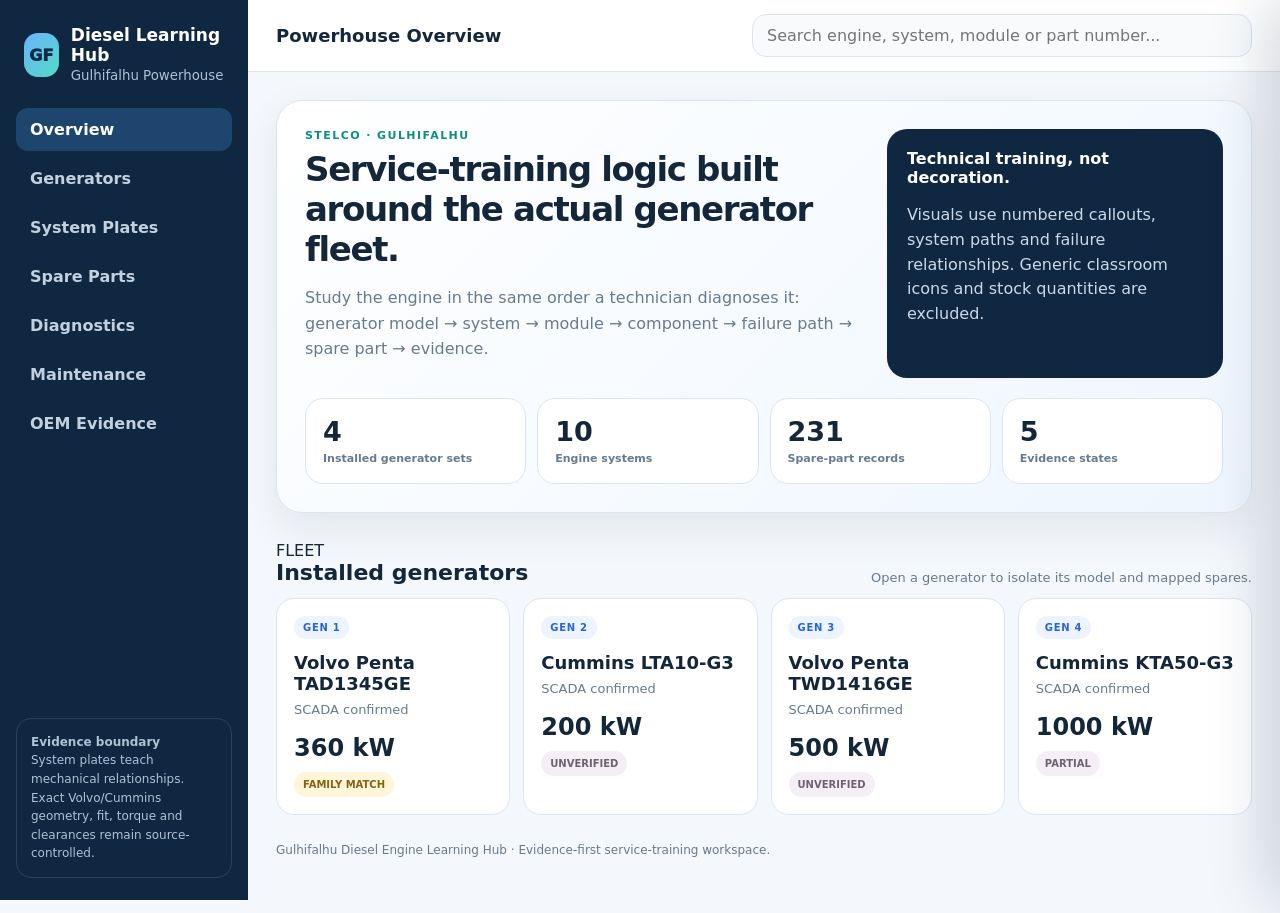
==== commit 0a759571: "Redesign engine learning hub as service-training workspace" ====
--- a/index.html
+++ b/index.html
@@ -3,24 +3,83 @@
 <head>
 <meta charset="utf-8">
 <meta name="viewport" content="width=device-width,initial-scale=1">
-<meta name="description" content="Evidence-first Gulhifalhu diesel engine learning system">
+<meta name="description" content="Evidence-first Gulhifalhu diesel engine service-training workspace">
 <title>Gulhifalhu Diesel Engine Learning Hub</title>
-<link rel="stylesheet" href="assets/app.css?v=3">
+<link rel="stylesheet" href="assets/app.css?v=4">
 </head>
 <body>
 <div class="app">
-<aside class="side"><div class="brand"><div class="logo">GF</div><div><b>Diesel Learning Hub</b><small>Gulhifalhu Powerhouse</small></div></div><div class="nav" id="nav"><button data-page="home" class="active">Overview</button><button data-page="generators">Generators</button><button data-page="systems">Engine Infographics</button><button data-page="parts">Spare Parts</button><button data-page="diagnostics">Diagnostics</button><button data-page="maintenance">Maintenance</button><button data-page="evidence">OEM Evidence</button></div><div class="sidefoot"><b>Visual rule</b><br>These are engineering learning infographics, not OEM exploded drawings. Stock quantities are intentionally excluded from this training interface.</div></aside>
-<main class="main"><header class="top"><h1 id="pageTitle">Powerhouse Overview</h1><input id="globalSearch" placeholder="Search engine, system, module or part number..."></header><div class="content">
-<section class="page active" id="page-home"><div class="hero"><div class="hero-grid"><div><div class="eyebrow">STELCO · Gulhifalhu</div><h2>Learn the engine by tracing the actual mechanical path.</h2><p class="lead">The learning view now focuses on the machine itself: system flow, module position, component function, failure path, spare-part identity and evidence. Store quantity is not shown.</p></div><div class="rule"><b>Generator → System → Module → Component → Spare Part</b><p>Every system infographic is drawn separately so air, fuel, oil, cooling, combustion and valve-train logic are visually different instead of reusing generic icons.</p></div></div><div class="stats"><div class="stat"><strong>4</strong><span>Installed generators</span></div><div class="stat"><strong>10</strong><span>Engine systems</span></div><div class="stat"><strong id="homeParts">—</strong><span>Spare-part records</span></div><div class="stat"><strong>1</strong><span>OEM family manual linked</span></div></div></div><div class="section"><div class="sectionhead"><h3>Installed generators</h3><p>Open a generator to isolate its engine model and mapped spare parts.</p></div><div class="grid4" id="homeGenerators"></div></div></section>
-<section class="page" id="page-generators"><div class="eyebrow">Installed sets</div><h2>Generator hierarchy</h2><p class="lead">Engine models remain separated. A spare appears under a generator only when its mapping record explicitly links to that engine.</p><div class="grid4" id="generatorGrid"></div><div class="section details"><div class="panel"><h3 id="selectedGenTitle">Select a generator</h3><p id="selectedGenText">Choose a generator card.</p><div id="genActions" class="path"></div><div id="genSystemPath" class="path" style="margin-top:12px"></div></div><div class="panel"><h3>Evidence status</h3><p class="source">VERIFIED = exact installed-engine evidence. FAMILY MATCH = same engine family/model evidence but exact installed variant remains pending. CANDIDATE = plausible relationship. UNVERIFIED = insufficient evidence.</p></div></div></section>
-<section class="page" id="page-systems"><div class="eyebrow">Engineering learning</div><h2>Engine Infographics</h2><p class="lead">Each card now combines a recognizable system diagram, component names, mechanical direction and the system’s purpose. Open a card for modules and a larger relationship view.</p><div class="notice">SCHEMATIC ONLY — functional engineering relationships. Exact Volvo/Cummins geometry, fastener position, torque, clearance and service orientation still require OEM workshop/parts literature.</div><div class="section infographic-board" id="infographicBoard"></div></section>
-<section class="page" id="page-parts"><div class="eyebrow">Parts library</div><h2>Spare Parts</h2><p class="lead">Search the engine-related store records without displaying stock quantity. Part identity and compatibility confidence remain separate from engineering facts.</p><div class="toolbar"><div class="filter"><label>Search</label><input id="partSearch" placeholder="Store item, description or part no."></div><div class="filter"><label>Generator</label><select id="genFilter"></select></div><div class="filter"><label>System</label><select id="systemFilter"></select></div><div class="filter"><label>Confidence</label><select id="confidenceFilter"><option value="all">All confidence</option><option>VERIFIED</option><option>FAMILY MATCH</option><option>CANDIDATE</option><option>UNVERIFIED</option><option>NOT COMPATIBLE</option></select></div></div><div class="parts-summary"><div class="parts-kpi"><b id="invTotal">—</b><span>Total part records</span></div><div class="parts-kpi"><b id="invFamily">—</b><span>Family match</span></div><div class="parts-kpi"><b id="invCandidate">—</b><span>Candidate</span></div><div class="parts-kpi"><b id="invUnverified">—</b><span>Unverified</span></div></div><div class="resultbar"><span id="resultText"></span><button class="ghost" id="resetFilters">Reset filters</button></div><div class="parts-table"><div class="part-head"><div>Store item</div><div>Description / Part No.</div><div>System / Module</div><div>Confidence</div><div>Generator</div></div><div id="partRows"></div></div></section>
-<section class="page" id="page-diagnostics"><div class="eyebrow">Fault path</div><h2>Diagnostics</h2><p class="lead">Use an operating parameter as the entry point, then trace sensor → mechanical source → related modules → likely failure checks → spare parts.</p><div class="diag-grid" id="diagGrid"></div></section>
-<section class="page" id="page-maintenance"><div class="eyebrow">Service learning</div><h2>Maintenance Relationships</h2><p class="lead">Maintenance is organized by the system being protected, not as a disconnected checklist.</p><div class="maint-grid" id="maintGrid"></div></section>
-<section class="page" id="page-evidence"><div class="eyebrow">Source control</div><h2>OEM Evidence</h2><p class="lead">Every technical limit or compatibility claim should be traceable to its source and operating condition.</p><div id="evidenceList" class="section"></div></section>
-<div class="footer">Gulhifalhu Diesel Engine Learning Hub · Evidence-first engineering training.</div></div></main></div>
+  <aside class="side">
+    <div class="brand"><div class="logo">GF</div><div><b>Diesel Learning Hub</b><small>Gulhifalhu Powerhouse</small></div></div>
+    <div class="nav" id="nav">
+      <button data-page="home" class="active">Overview</button>
+      <button data-page="generators">Generators</button>
+      <button data-page="systems">System Plates</button>
+      <button data-page="parts">Spare Parts</button>
+      <button data-page="diagnostics">Diagnostics</button>
+      <button data-page="maintenance">Maintenance</button>
+      <button data-page="evidence">OEM Evidence</button>
+    </div>
+    <div class="sidefoot"><b>Evidence boundary</b><br>System plates teach mechanical relationships. Exact Volvo/Cummins geometry, fit, torque and clearances remain source-controlled.</div>
+  </aside>
+
+  <main class="main">
+    <header class="top"><h1 id="pageTitle">Powerhouse Overview</h1><input id="globalSearch" placeholder="Search engine, system, module or part number..."></header>
+    <div class="content">
+      <section class="page active" id="page-home">
+        <div class="hero">
+          <div class="hero-grid">
+            <div><div class="eyebrow">STELCO · GULHIFALHU</div><h2>Service-training logic built around the actual generator fleet.</h2><p class="lead">Study the engine in the same order a technician diagnoses it: generator model → system → module → component → failure path → spare part → evidence.</p></div>
+            <div class="rule"><b>Technical training, not decoration.</b><p>Visuals use numbered callouts, system paths and failure relationships. Generic classroom icons and stock quantities are excluded.</p></div>
+          </div>
+          <div class="stats"><div class="stat"><strong>4</strong><span>Installed generator sets</span></div><div class="stat"><strong>10</strong><span>Engine systems</span></div><div class="stat"><strong id="homeParts">—</strong><span>Spare-part records</span></div><div class="stat"><strong>5</strong><span>Evidence states</span></div></div>
+        </div>
+        <div class="section"><div class="sectionhead"><div><span class="section-kicker">FLEET</span><h3>Installed generators</h3></div><p>Open a generator to isolate its model and mapped spares.</p></div><div class="grid4" id="homeGenerators"></div></div>
+      </section>
+
+      <section class="page" id="page-generators">
+        <div class="eyebrow">INSTALLED SETS</div><h2>Generator hierarchy</h2><p class="lead">The four engines remain separated. Cross-model compatibility is never assumed.</p>
+        <div class="grid4" id="generatorGrid"></div>
+        <div class="section details"><div class="panel"><h3 id="selectedGenTitle">Select a generator</h3><p id="selectedGenText">Choose a generator card.</p><div id="genActions" class="path"></div><div id="genSystemPath" class="path" style="margin-top:12px"></div></div><div class="panel"><span class="section-kicker">CONFIDENCE</span><h3>Evidence status</h3><p class="source">VERIFIED = exact installed-engine/OEM evidence. FAMILY MATCH = same family/model evidence. CANDIDATE = plausible but incomplete. UNVERIFIED = insufficient evidence. NOT COMPATIBLE = evidence excludes the fit.</p></div></div>
+      </section>
+
+      <section class="page" id="page-systems">
+        <div class="eyebrow">ENGINEERING TRAINING</div><h2>System Technical Plates</h2><p class="lead">Each plate shows a recognizable engine relationship, numbered components, direction of flow, system purpose and common failure clues. It is intentionally denser and closer to service-training material than a presentation infographic.</p>
+        <div class="scopebar">
+          <div><span class="section-kicker">MODEL CONTEXT</span><b id="scopeTitle">Common diesel architecture</b><small id="scopeNote">Select an installed engine to keep the training context visible. The drawing remains schematic until model-specific OEM diagrams are loaded.</small></div>
+          <div class="scope-buttons" id="scopeButtons"></div>
+        </div>
+        <div class="notice">SCHEMATIC TRAINING PLATES — use them to understand function and diagnostic sequence. Do not use these drawings for exact installation position, fastener identification, torque, clearance, timing or part fit.</div>
+        <div class="section plate-board" id="infographicBoard"></div>
+      </section>
+
+      <section class="page" id="page-parts">
+        <div class="eyebrow">PARTS LIBRARY</div><h2>Spare Parts</h2><p class="lead">Search engine-related store records without showing stock quantity. Part identity, engine application and engineering evidence remain separate.</p>
+        <div class="toolbar"><div class="filter"><label>Search</label><input id="partSearch" placeholder="Store item, description or part no."></div><div class="filter"><label>Generator</label><select id="genFilter"></select></div><div class="filter"><label>System</label><select id="systemFilter"></select></div><div class="filter"><label>Confidence</label><select id="confidenceFilter"><option value="all">All confidence</option><option>VERIFIED</option><option>FAMILY MATCH</option><option>CANDIDATE</option><option>UNVERIFIED</option><option>NOT COMPATIBLE</option></select></div></div>
+        <div class="parts-summary"><div class="parts-kpi"><b id="invTotal">—</b><span>Total part records</span></div><div class="parts-kpi"><b id="invFamily">—</b><span>Family match</span></div><div class="parts-kpi"><b id="invCandidate">—</b><span>Candidate</span></div><div class="parts-kpi"><b id="invUnverified">—</b><span>Unverified</span></div></div>
+        <div class="resultbar"><span id="resultText"></span><button class="ghost" id="resetFilters">Reset filters</button></div>
+        <div class="parts-table"><div class="part-head"><div>Store item</div><div>Description / Part No.</div><div>System / Module</div><div>Confidence</div><div>Generator</div></div><div id="partRows"></div></div>
+      </section>
+
+      <section class="page" id="page-diagnostics">
+        <div class="eyebrow">FAULT PATH</div><h2>Diagnostics</h2><p class="lead">Start from an operating parameter and follow the mechanical chain before choosing a component or spare part.</p><div class="diag-grid" id="diagGrid"></div>
+      </section>
+
+      <section class="page" id="page-maintenance">
+        <div class="eyebrow">SERVICE LOGIC</div><h2>Maintenance Relationships</h2><p class="lead">Maintenance is grouped by the system being protected, not as a disconnected checklist.</p><div class="maint-grid" id="maintGrid"></div>
+      </section>
+
+      <section class="page" id="page-evidence">
+        <div class="eyebrow">SOURCE CONTROL</div><h2>OEM Evidence</h2><p class="lead">Technical limits and compatibility claims must remain traceable to their source, applicability and operating condition.</p><div id="evidenceList" class="section"></div>
+      </section>
+
+      <div class="footer">Gulhifalhu Diesel Engine Learning Hub · Evidence-first service-training workspace.</div>
+    </div>
+  </main>
+</div>
 <div class="drawerback" id="drawerback"></div><aside class="drawer" id="drawer"><div class="drawerinner"><button class="close" id="closeDrawer">✕</button><div id="drawerBody"></div></div></aside>
-<script src="assets/data-model.js?v=3"></script>
-<script src="assets/diagram.js?v=3"></script>
-<script src="assets/app-core.js?v=3"></script>
-</body></html>+<script src="assets/data-model.js?v=4"></script>
+<script src="assets/diagram.js?v=4"></script>
+<script src="assets/app-core.js?v=4"></script>
+</body>
+</html>
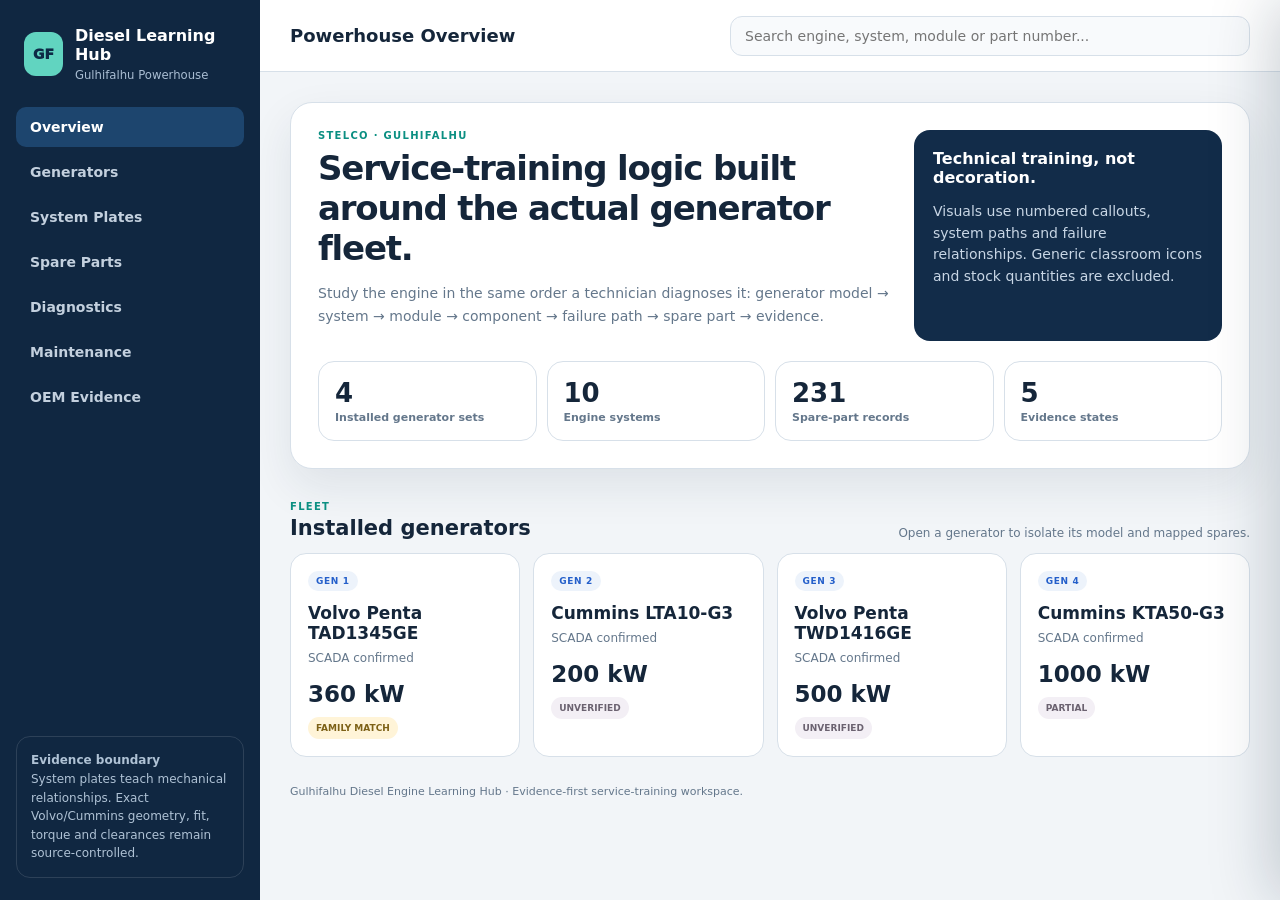
==== commit 4be6a24b: "Keep technical plates full-width for readable engineering detail" ====
--- a/index.html
+++ b/index.html
@@ -6,6 +6,7 @@
 <meta name="description" content="Evidence-first Gulhifalhu diesel engine service-training workspace">
 <title>Gulhifalhu Diesel Engine Learning Hub</title>
 <link rel="stylesheet" href="assets/app.css?v=4">
+<style>@media(min-width:1261px){.plate-board{grid-template-columns:1fr}.plate-body{grid-template-columns:minmax(0,1.7fr) minmax(310px,.65fr)}}</style>
 </head>
 <body>
 <div class="app">
--- a/assets/app.css
+++ b/assets/app.css
@@ -1 +1 @@
-:root{--bg:#f4f7fb;--panel:#fff;--ink:#14263a;--muted:#687a8f;--line:#dce5ef;--nav:#102741;--nav2:#1e456d;--blue:#2764df;--teal:#0b8f82;--amber:#b87912;--red:#a63a47;--green:#18774d;--soft:#eef5fb;--shadow:0 16px 42px rgba(22,47,77,.08)}*{box-sizing:border-box}html{scroll-behavior:smooth}body{margin:0;background:var(--bg);color:var(--ink);font-family:Inter,ui-sans-serif,system-ui,-apple-system,"Segoe UI",Arial,sans-serif}button,input,select{font:inherit}button{cursor:pointer}.app{min-height:100vh;display:grid;grid-template-columns:248px minmax(0,1fr)}.side{position:sticky;top:0;height:100vh;background:var(--nav);color:#fff;padding:22px 16px;display:flex;flex-direction:column}.brand{display:flex;gap:12px;align-items:center;padding:4px 8px 24px}.logo{width:44px;height:44px;border-radius:14px;background:linear-gradient(135deg,#6bb3ff,#52dbc4);display:grid;place-items:center;color:#0d2b47;font-weight:950}.brand b{display:block;font-size:17px;line-height:1.15}.brand small{color:#aec1d6}.nav{display:grid;gap:6px}.nav button{border:0;background:transparent;color:#c2d0df;text-align:left;padding:12px 14px;border-radius:12px;font-weight:760}.nav button:hover,.nav button.active{background:var(--nav2);color:#fff}.sidefoot{margin-top:auto;padding:14px;border:1px solid rgba(255,255,255,.12);border-radius:15px;color:#afc2d5;font-size:12px;line-height:1.55}.main{min-width:0}.top{height:72px;position:sticky;top:0;z-index:20;background:rgba(255,255,255,.96);backdrop-filter:blur(12px);border-bottom:1px solid var(--line);padding:0 28px;display:flex;align-items:center;gap:16px}.top h1{font-size:18px;margin:0}.top input{margin-left:auto;width:min(500px,48vw);border:1px solid var(--line);border-radius:14px;padding:11px 14px;background:#f8fafc;outline:none}.content{max-width:1540px;margin:auto;padding:28px}.page{display:none}.page.active{display:block}.eyebrow{text-transform:uppercase;letter-spacing:.13em;font-size:11px;font-weight:900;color:var(--teal)}h2{font-size:34px;letter-spacing:-.04em;margin:7px 0 8px}.lead{max-width:950px;color:var(--muted);line-height:1.6}.notice{padding:14px 16px;border:1px solid #ead7ac;background:#fff7e6;color:#705719;border-radius:15px;font-size:13px;line-height:1.55}.hero{background:linear-gradient(135deg,#fff,#eef6ff);border:1px solid var(--line);border-radius:26px;padding:28px;box-shadow:var(--shadow)}.hero-grid{display:grid;grid-template-columns:1.25fr .75fr;gap:22px}.rule{background:var(--nav);color:#fff;border-radius:20px;padding:20px}.rule p{color:#cbd9e8;line-height:1.55}.stats{display:grid;grid-template-columns:repeat(4,1fr);gap:11px;margin-top:20px}.stat,.card,.panel,.toolbar,.parts-table,.evidence,.diag-card,.maint-card{background:#fff;border:1px solid var(--line);border-radius:18px}.stat{padding:17px}.stat strong{display:block;font-size:27px}.stat span{font-size:11px;color:var(--muted);font-weight:760}.section{margin-top:28px}.sectionhead{display:flex;justify-content:space-between;align-items:end;gap:18px;margin-bottom:13px}.sectionhead h3{margin:0;font-size:22px}.sectionhead p{margin:0;color:var(--muted);font-size:13px}.grid4{display:grid;grid-template-columns:repeat(4,1fr);gap:13px}.card{padding:17px;transition:.17s;cursor:pointer}.card:hover{transform:translateY(-2px);border-color:#aec9ec;box-shadow:var(--shadow)}.tag{display:inline-flex;padding:6px 9px;border-radius:999px;background:#edf3ff;color:var(--blue);font-size:10px;font-weight:900;letter-spacing:.07em;text-transform:uppercase}.card h4{font-size:18px;margin:13px 0 6px}.card p{font-size:13px;color:var(--muted);line-height:1.5;margin:0}.rating{font-size:24px;font-weight:900;margin-top:15px}.confidence{display:inline-flex;margin-top:10px;padding:7px 9px;border-radius:999px;font-size:10px;font-weight:900}.verified{color:var(--green);background:#e9f8ef}.family{color:#846313;background:#fff5d8}.candidate{color:#8c4b08;background:#fff0da}.unverified{color:#6d6270;background:#f4eff5}.incompatible{color:var(--red);background:#fff0f2}.panel{padding:20px}.details{display:grid;grid-template-columns:1fr 1fr;gap:17px}.path{display:flex;gap:8px;flex-wrap:wrap}.path button,.ghost{border:1px solid var(--line);background:#f8fafc;color:#40546a;padding:9px 11px;border-radius:11px;font-weight:730}.path button:hover,.ghost:hover{background:#edf4ff}.infographic-board{display:grid;grid-template-columns:repeat(2,minmax(0,1fr));gap:16px}.infographic-card{background:#fff;border:1px solid var(--line);border-radius:22px;overflow:hidden;transition:.18s;box-shadow:0 1px 0 rgba(0,0,0,.01)}.infographic-card:hover{transform:translateY(-2px);border-color:#b5cce8;box-shadow:var(--shadow)}.info-head{padding:17px 18px 8px;display:flex;justify-content:space-between;gap:14px;align-items:flex-start}.info-num{font-size:11px;color:#6f8195}.info-head h3{margin:4px 0 0;font-size:19px}.module-count{background:#edf3ff;color:var(--blue);font-size:10px;font-weight:900;padding:7px 10px;border-radius:999px;white-space:nowrap}.diagram-wrap{padding:0 14px 12px}.diagram-wrap svg{display:block;width:100%;height:auto}.info-meta{display:grid;grid-template-columns:1.25fr .75fr;border-top:1px solid var(--line)}.info-summary{padding:13px 16px;color:#4d6177;font-size:12px;line-height:1.5}.info-actions{padding:12px 14px;border-left:1px solid var(--line);display:flex;align-items:center;justify-content:flex-end}.primary{border:0;background:var(--blue);color:#fff;padding:10px 12px;border-radius:11px;font-weight:850}.primary:hover{filter:brightness(.96)}.module-list{display:grid;grid-template-columns:repeat(2,1fr);gap:9px;margin-top:14px}.module{border:1px solid var(--line);background:#fff;border-radius:13px;padding:12px;text-align:left;color:#253a52;display:flex;align-items:center;gap:10px}.module:hover{background:#f6faff;border-color:#9fc0ed}.module-icon{width:32px;height:32px;border-radius:10px;background:#e9f8f5;color:var(--teal);display:grid;place-items:center;font-weight:950}.toolbar{padding:15px;display:grid;grid-template-columns:minmax(250px,1.7fr) repeat(3,minmax(145px,.8fr));gap:10px;position:sticky;top:84px;z-index:10}.filter{display:grid;gap:5px}.filter label{font-size:10px;text-transform:uppercase;letter-spacing:.07em;color:var(--muted);font-weight:900}.filter input,.filter select{width:100%;border:1px solid var(--line);background:#f9fbfd;border-radius:11px;padding:10px;outline:none}.parts-summary{display:grid;grid-template-columns:repeat(4,1fr);gap:10px;margin:14px 0}.parts-kpi{background:#fff;border:1px solid var(--line);border-radius:14px;padding:13px}.parts-kpi b{display:block;font-size:22px}.parts-kpi span{font-size:11px;color:var(--muted);font-weight:800}.resultbar{display:flex;justify-content:space-between;align-items:center;margin:16px 0 9px;color:var(--muted);font-size:13px}.parts-table{overflow:hidden}.part-head,.part-row{display:grid;grid-template-columns:110px minmax(300px,2.2fr) minmax(190px,1.2fr) 130px 155px;gap:12px;align-items:center}.part-head{background:#f7f9fc;padding:11px 14px;border-bottom:1px solid var(--line);font-size:10px;font-weight:900;text-transform:uppercase;letter-spacing:.06em;color:var(--muted)}.part-row{padding:13px 14px;border-bottom:1px solid #edf1f5;cursor:pointer}.part-row:hover{background:#f8fbff}.part-row:last-child{border-bottom:0}.part-id{font-weight:900;color:#315576}.part-desc{font-weight:760}.part-desc small{display:block;color:var(--muted);font-weight:600;margin-top:4px}.source{font-size:12px;color:var(--muted);line-height:1.55}.genchips{display:flex;gap:4px;flex-wrap:wrap}.genchip{font-size:9px;padding:4px 6px;border-radius:999px;background:#eef3f8;color:#4e6378;font-weight:900}.diag-grid,.maint-grid{display:grid;grid-template-columns:repeat(2,1fr);gap:14px}.diag-card,.maint-card{padding:18px;cursor:pointer;transition:.17s}.diag-card:hover,.maint-card:hover{transform:translateY(-2px);box-shadow:var(--shadow);border-color:#aec9ec}.diag-card h4,.maint-card h4{margin:9px 0 6px;font-size:19px}.mini-flow{display:flex;align-items:center;gap:7px;flex-wrap:wrap;margin-top:13px}.node{background:#f5f8fc;border:1px solid var(--line);padding:8px 9px;border-radius:10px;font-size:11px;font-weight:750}.arrow{color:#7790a9;font-weight:900}.evidence{padding:19px;margin-bottom:11px}.fact{padding:12px 0;border-top:1px solid var(--line)}.fact b{display:block;font-size:13px}.fact span{font-size:12px;color:var(--muted);line-height:1.55}.drawerback{display:none;position:fixed;inset:0;background:rgba(10,25,44,.4);z-index:40}.drawerback.open{display:block}.drawer{position:fixed;right:0;top:0;bottom:0;width:min(760px,98vw);background:#fff;z-index:50;transform:translateX(102%);transition:.22s;box-shadow:-24px 0 60px rgba(15,35,60,.2);overflow:auto}.drawer.open{transform:none}.drawerinner{padding:24px}.close{float:right;border:1px solid var(--line);background:#fff;width:40px;height:40px;border-radius:11px}.drawer h3{font-size:28px;margin:34px 0 8px}.drawer p{color:var(--muted);line-height:1.6}.mini{display:grid;grid-template-columns:1fr 1fr;gap:9px;margin:16px 0}.mini div{padding:12px;border:1px solid var(--line);background:#f8fafc;border-radius:13px}.mini small{display:block;color:var(--muted);font-size:10px;text-transform:uppercase;font-weight:900;letter-spacing:.07em}.mini b{display:block;margin-top:5px}.learning-note{padding:13px;border-radius:13px;background:#eef6ff;border:1px solid #d6e6fb;color:#33536f;font-size:12px;line-height:1.55}.drawer-diagram{margin:16px 0;border:1px solid var(--line);border-radius:18px;overflow:hidden;background:#fff}.drawer-diagram svg{display:block;width:100%;height:auto}.empty{padding:40px;text-align:center;color:var(--muted)}.footer{padding:28px 0;color:var(--muted);font-size:12px}@media(max-width:1180px){.grid4{grid-template-columns:repeat(2,1fr)}.hero-grid,.details{grid-template-columns:1fr}.toolbar{grid-template-columns:1fr 1fr}.part-head,.part-row{grid-template-columns:100px minmax(250px,2fr) 155px 125px}.part-head>:nth-child(5),.part-row>:nth-child(5){display:none}}@media(max-width:900px){.app{grid-template-columns:1fr}.side{position:static;height:auto}.nav{grid-template-columns:repeat(4,1fr)}.sidefoot{display:none}.content{padding:18px}.top{padding:0 18px}.top input{width:55vw}.infographic-board,.diag-grid,.maint-grid{grid-template-columns:1fr}.parts-summary{grid-template-columns:repeat(2,1fr)}.parts-table{background:transparent;border:0}.part-head{display:none}.part-row{display:block;background:#fff;border:1px solid var(--line);border-radius:15px;margin-bottom:9px}.part-row>div{margin:5px 0}.part-row>:nth-child(5){display:block}.module-list{grid-template-columns:1fr}}@media(max-width:560px){.nav{grid-template-columns:repeat(2,1fr)}.grid4,.stats,.toolbar,.parts-summary{grid-template-columns:1fr}.top h1{display:none}.top input{width:100%;margin-left:0}.info-meta{grid-template-columns:1fr}.info-actions{border-left:0;border-top:1px solid var(--line);justify-content:flex-start}h2{font-size:29px}}+:root{--bg:#f2f5f8;--panel:#fff;--ink:#15263a;--muted:#64778b;--line:#d7e0e9;--line2:#e8edf2;--nav:#102741;--nav2:#1d456e;--blue:#245fca;--teal:#0b8f82;--amber:#a87513;--red:#a5414d;--green:#18764d;--steel:#456784;--soft:#eef4f8;--shadow:0 18px 45px rgba(18,42,68,.09)}*{box-sizing:border-box}html{scroll-behavior:smooth}body{margin:0;background:var(--bg);color:var(--ink);font-family:Inter,ui-sans-serif,system-ui,-apple-system,"Segoe UI",Arial,sans-serif;font-size:14px}button,input,select{font:inherit}button{cursor:pointer}.app{min-height:100vh;display:grid;grid-template-columns:260px minmax(0,1fr)}.side{position:sticky;top:0;height:100vh;background:var(--nav);color:#fff;padding:22px 16px;display:flex;flex-direction:column}.brand{display:flex;gap:12px;align-items:center;padding:4px 8px 25px}.logo{width:44px;height:44px;border-radius:12px;background:#61d4c0;display:grid;place-items:center;color:#0d2a46;font-weight:950}.brand b{display:block;font-size:16px;line-height:1.2}.brand small{display:block;margin-top:4px;color:#a9bdd2}.nav{display:grid;gap:5px}.nav button{border:0;background:transparent;color:#c3d0de;text-align:left;padding:12px 14px;border-radius:10px;font-weight:760}.nav button:hover,.nav button.active{background:var(--nav2);color:#fff}.sidefoot{margin-top:auto;padding:14px;border:1px solid rgba(255,255,255,.12);border-radius:14px;color:#afc2d5;font-size:12px;line-height:1.55}.main{min-width:0}.top{height:72px;position:sticky;top:0;z-index:30;background:rgba(255,255,255,.96);backdrop-filter:blur(12px);border-bottom:1px solid var(--line);padding:0 30px;display:flex;align-items:center;gap:18px}.top h1{font-size:18px;margin:0;font-weight:850}.top input{margin-left:auto;width:min(520px,49vw);border:1px solid var(--line);border-radius:12px;padding:11px 14px;background:#f8fafc;outline:none}.top input:focus,.filter input:focus,.filter select:focus{border-color:#89add5;box-shadow:0 0 0 3px #e7f0fa}.content{max-width:1580px;margin:auto;padding:30px}.page{display:none}.page.active{display:block}.eyebrow,.section-kicker{text-transform:uppercase;letter-spacing:.13em;font-size:10px;font-weight:900;color:var(--teal)}h2{font-size:34px;letter-spacing:-.035em;margin:7px 0 8px}.lead{max-width:980px;color:var(--muted);line-height:1.62}.notice{padding:13px 15px;border:1px solid #e5cf9f;background:#fff8e9;color:#6f551a;border-radius:13px;font-size:12px;line-height:1.55}.hero{background:#fff;border:1px solid var(--line);border-radius:22px;padding:27px;box-shadow:var(--shadow)}.hero-grid{display:grid;grid-template-columns:1.3fr .7fr;gap:24px}.rule{background:#122c49;color:#fff;border-radius:16px;padding:19px}.rule b{font-size:16px}.rule p{color:#c8d6e5;line-height:1.55}.stats{display:grid;grid-template-columns:repeat(4,1fr);gap:10px;margin-top:20px}.stat,.card,.panel,.toolbar,.parts-table,.evidence,.diag-card,.maint-card{background:#fff;border:1px solid var(--line);border-radius:16px}.stat{padding:16px}.stat strong{display:block;font-size:26px}.stat span{font-size:11px;color:var(--muted);font-weight:760}.section{margin-top:28px}.sectionhead{display:flex;justify-content:space-between;align-items:end;gap:18px;margin-bottom:13px}.sectionhead h3{margin:3px 0 0;font-size:21px}.sectionhead p{margin:0;color:var(--muted);font-size:12px}.grid4{display:grid;grid-template-columns:repeat(4,1fr);gap:13px}.card{padding:17px;transition:.17s;cursor:pointer}.card:hover{transform:translateY(-2px);border-color:#a8c2df;box-shadow:var(--shadow)}.tag{display:inline-flex;padding:5px 8px;border-radius:999px;background:#edf3fb;color:var(--blue);font-size:9px;font-weight:900;letter-spacing:.07em;text-transform:uppercase}.card h4{font-size:17px;margin:12px 0 6px}.card p{font-size:12px;color:var(--muted);line-height:1.5;margin:0}.rating{font-size:23px;font-weight:900;margin-top:14px}.confidence{display:inline-flex;margin-top:10px;padding:6px 8px;border-radius:999px;font-size:9px;font-weight:900}.verified{color:var(--green);background:#e9f8ef}.family{color:#7d6117;background:#fff4d8}.candidate{color:#87500e;background:#fff0dc}.unverified{color:#6b6270;background:#f3eff5}.incompatible{color:var(--red);background:#fff0f2}.panel{padding:20px}.details{display:grid;grid-template-columns:1fr 1fr;gap:16px}.path{display:flex;gap:8px;flex-wrap:wrap}.path button,.ghost{border:1px solid var(--line);background:#f8fafc;color:#40546a;padding:9px 11px;border-radius:10px;font-weight:730}.path button:hover,.ghost:hover{background:#edf4fb}.scopebar{margin:18px 0 14px;background:#fff;border:1px solid var(--line);border-radius:16px;padding:15px 16px;display:grid;grid-template-columns:minmax(300px,1fr) auto;gap:18px;align-items:center}.scopebar b{display:block;margin-top:4px;font-size:14px}.scopebar small{display:block;color:var(--muted);margin-top:4px;line-height:1.45}.scope-buttons{display:flex;gap:6px;flex-wrap:wrap;justify-content:flex-end}.scope-btn{border:1px solid var(--line);background:#f8fafc;color:#52677c;padding:8px 10px;border-radius:10px;font-size:11px;font-weight:800}.scope-btn.active,.scope-btn:hover{background:#173a60;border-color:#173a60;color:#fff}.plate-board{display:grid;grid-template-columns:repeat(2,minmax(0,1fr));gap:16px}.tech-plate{background:#fff;border:1px solid var(--line);border-radius:18px;overflow:hidden;transition:.18s}.tech-plate:hover{border-color:#a9c2dd;box-shadow:var(--shadow)}.plate-head{padding:15px 17px 12px;display:flex;justify-content:space-between;gap:14px;border-bottom:1px solid var(--line2)}.plate-title{display:flex;gap:12px;align-items:flex-start}.plate-no{font:700 12px ui-monospace,SFMono-Regular,Menlo,monospace;color:#76899b;padding-top:3px}.plate-head h3{margin:0;font-size:18px}.plate-purpose{margin-top:5px;color:var(--muted);font-size:11px;line-height:1.45}.module-count{background:#eef4fb;color:var(--blue);font-size:9px;font-weight:900;padding:6px 8px;border-radius:999px;white-space:nowrap;height:max-content}.plate-body{display:grid;grid-template-columns:minmax(0,1.62fr) minmax(190px,.72fr);min-height:300px}.plate-visual{padding:8px 6px 8px 10px;background:#fbfcfd;border-right:1px solid var(--line2)}.plate-visual svg{display:block;width:100%;height:auto}.plate-legend{padding:12px 13px;background:#fff}.legend-title{font-size:9px;letter-spacing:.12em;text-transform:uppercase;font-weight:900;color:#76899b;margin-bottom:7px}.callout-row{display:grid;grid-template-columns:23px 1fr;gap:8px;padding:7px 0;border-bottom:1px solid #edf1f4}.callout-row:last-child{border-bottom:0}.callout-n{width:21px;height:21px;border-radius:50%;display:grid;place-items:center;background:#183d64;color:#fff;font-size:9px;font-weight:900}.callout-row b{display:block;font-size:11px;line-height:1.2}.callout-row span{display:block;margin-top:2px;color:var(--muted);font-size:9.5px;line-height:1.35}.plate-foot{border-top:1px solid var(--line2);display:grid;grid-template-columns:1fr auto;gap:12px;align-items:center;padding:11px 14px}.failure-line{font-size:10px;color:#536a80;line-height:1.45}.failure-line b{color:#263c52}.primary{border:0;background:var(--blue);color:#fff;padding:9px 11px;border-radius:10px;font-size:11px;font-weight:850}.primary:hover{filter:brightness(.96)}.module-list{display:grid;grid-template-columns:repeat(2,1fr);gap:8px;margin-top:14px}.module{border:1px solid var(--line);background:#fff;border-radius:11px;padding:11px;text-align:left;color:#253a52;display:flex;align-items:center;gap:9px}.module:hover{background:#f6faff;border-color:#9fc0ed}.module-icon{width:29px;height:29px;border-radius:8px;background:#e9f8f5;color:var(--teal);display:grid;place-items:center;font-weight:950;font-size:11px}.toolbar{padding:15px;display:grid;grid-template-columns:minmax(250px,1.7fr) repeat(3,minmax(145px,.8fr));gap:10px;position:sticky;top:84px;z-index:10}.filter{display:grid;gap:5px}.filter label{font-size:9px;text-transform:uppercase;letter-spacing:.07em;color:var(--muted);font-weight:900}.filter input,.filter select{width:100%;border:1px solid var(--line);background:#f9fbfd;border-radius:10px;padding:10px;outline:none}.parts-summary{display:grid;grid-template-columns:repeat(4,1fr);gap:10px;margin:14px 0}.parts-kpi{background:#fff;border:1px solid var(--line);border-radius:13px;padding:12px}.parts-kpi b{display:block;font-size:21px}.parts-kpi span{font-size:10px;color:var(--muted);font-weight:800}.resultbar{display:flex;justify-content:space-between;align-items:center;margin:16px 0 9px;color:var(--muted);font-size:12px}.parts-table{overflow:hidden}.part-head,.part-row{display:grid;grid-template-columns:105px minmax(300px,2.2fr) minmax(190px,1.2fr) 125px 150px;gap:12px;align-items:center}.part-head{background:#f7f9fc;padding:10px 14px;border-bottom:1px solid var(--line);font-size:9px;font-weight:900;text-transform:uppercase;letter-spacing:.06em;color:var(--muted)}.part-row{padding:12px 14px;border-bottom:1px solid #edf1f5;cursor:pointer}.part-row:hover{background:#f8fbff}.part-row:last-child{border-bottom:0}.part-id{font-weight:900;color:#315576;font-size:12px}.part-desc{font-weight:760;font-size:12px}.part-desc small{display:block;color:var(--muted);font-weight:600;margin-top:4px}.source{font-size:11px;color:var(--muted);line-height:1.5}.genchips{display:flex;gap:4px;flex-wrap:wrap}.genchip{font-size:8.5px;padding:4px 6px;border-radius:999px;background:#eef3f8;color:#4e6378;font-weight:900}.diag-grid,.maint-grid{display:grid;grid-template-columns:repeat(2,1fr);gap:14px}.diag-card,.maint-card{padding:18px;cursor:pointer;transition:.17s}.diag-card:hover,.maint-card:hover{transform:translateY(-2px);box-shadow:var(--shadow);border-color:#aec9ec}.diag-card h4,.maint-card h4{margin:9px 0 6px;font-size:18px}.mini-flow{display:flex;align-items:center;gap:7px;flex-wrap:wrap;margin-top:13px}.node{background:#f5f8fc;border:1px solid var(--line);padding:7px 8px;border-radius:9px;font-size:10px;font-weight:750}.arrow{color:#7790a9;font-weight:900}.evidence{padding:19px;margin-bottom:11px}.fact{padding:12px 0;border-top:1px solid var(--line)}.fact b{display:block;font-size:12px}.fact span{font-size:11px;color:var(--muted);line-height:1.55}.drawerback{display:none;position:fixed;inset:0;background:rgba(10,25,44,.42);z-index:40}.drawerback.open{display:block}.drawer{position:fixed;right:0;top:0;bottom:0;width:min(860px,98vw);background:#fff;z-index:50;transform:translateX(102%);transition:.22s;box-shadow:-24px 0 60px rgba(15,35,60,.22);overflow:auto}.drawer.open{transform:none}.drawerinner{padding:25px}.close{float:right;border:1px solid var(--line);background:#fff;width:39px;height:39px;border-radius:10px}.drawer h3{font-size:27px;margin:34px 0 8px}.drawer p{color:var(--muted);line-height:1.6}.drawer-plate{margin:16px 0;border:1px solid var(--line);border-radius:15px;overflow:hidden;background:#fbfcfd}.drawer-plate svg{display:block;width:100%;height:auto}.drawer-grid{display:grid;grid-template-columns:1.45fr .55fr;gap:14px}.drawer-legend{border:1px solid var(--line);border-radius:13px;padding:12px}.mini{display:grid;grid-template-columns:1fr 1fr;gap:9px;margin:14px 0}.mini div{padding:11px;border:1px solid var(--line);background:#f8fafc;border-radius:11px}.mini small{display:block;color:var(--muted);font-size:9px;text-transform:uppercase;font-weight:900;letter-spacing:.07em}.mini b{display:block;margin-top:5px;font-size:12px}.learning-note{padding:12px;border-radius:11px;background:#eef6ff;border:1px solid #d6e6fb;color:#33536f;font-size:11px;line-height:1.55}.empty{padding:40px;text-align:center;color:var(--muted)}.footer{padding:28px 0;color:var(--muted);font-size:11px}@media(max-width:1260px){.plate-body{grid-template-columns:1fr}.plate-visual{border-right:0;border-bottom:1px solid var(--line2)}.plate-legend{display:grid;grid-template-columns:repeat(2,1fr);gap:0 14px}.grid4{grid-template-columns:repeat(2,1fr)}.hero-grid,.details{grid-template-columns:1fr}.toolbar{grid-template-columns:1fr 1fr}.part-head,.part-row{grid-template-columns:100px minmax(250px,2fr) 155px 125px}.part-head>:nth-child(5),.part-row>:nth-child(5){display:none}}@media(max-width:960px){.app{grid-template-columns:1fr}.side{position:static;height:auto}.nav{grid-template-columns:repeat(4,1fr)}.sidefoot{display:none}.content{padding:18px}.top{padding:0 18px}.top input{width:55vw}.plate-board,.diag-grid,.maint-grid{grid-template-columns:1fr}.scopebar{grid-template-columns:1fr}.scope-buttons{justify-content:flex-start}.parts-summary{grid-template-columns:repeat(2,1fr)}.parts-table{background:transparent;border:0}.part-head{display:none}.part-row{display:block;background:#fff;border:1px solid var(--line);border-radius:13px;margin-bottom:9px}.part-row>div{margin:5px 0}.part-row>:nth-child(5){display:block}.drawer-grid{grid-template-columns:1fr}.module-list{grid-template-columns:1fr}}@media(max-width:560px){.nav{grid-template-columns:repeat(2,1fr)}.grid4,.stats,.toolbar,.parts-summary{grid-template-columns:1fr}.top h1{display:none}.top input{width:100%;margin-left:0}.plate-legend{grid-template-columns:1fr}.plate-foot{grid-template-columns:1fr}.scope-buttons{display:grid;grid-template-columns:1fr 1fr}.scope-btn{width:100%}h2{font-size:29px}}
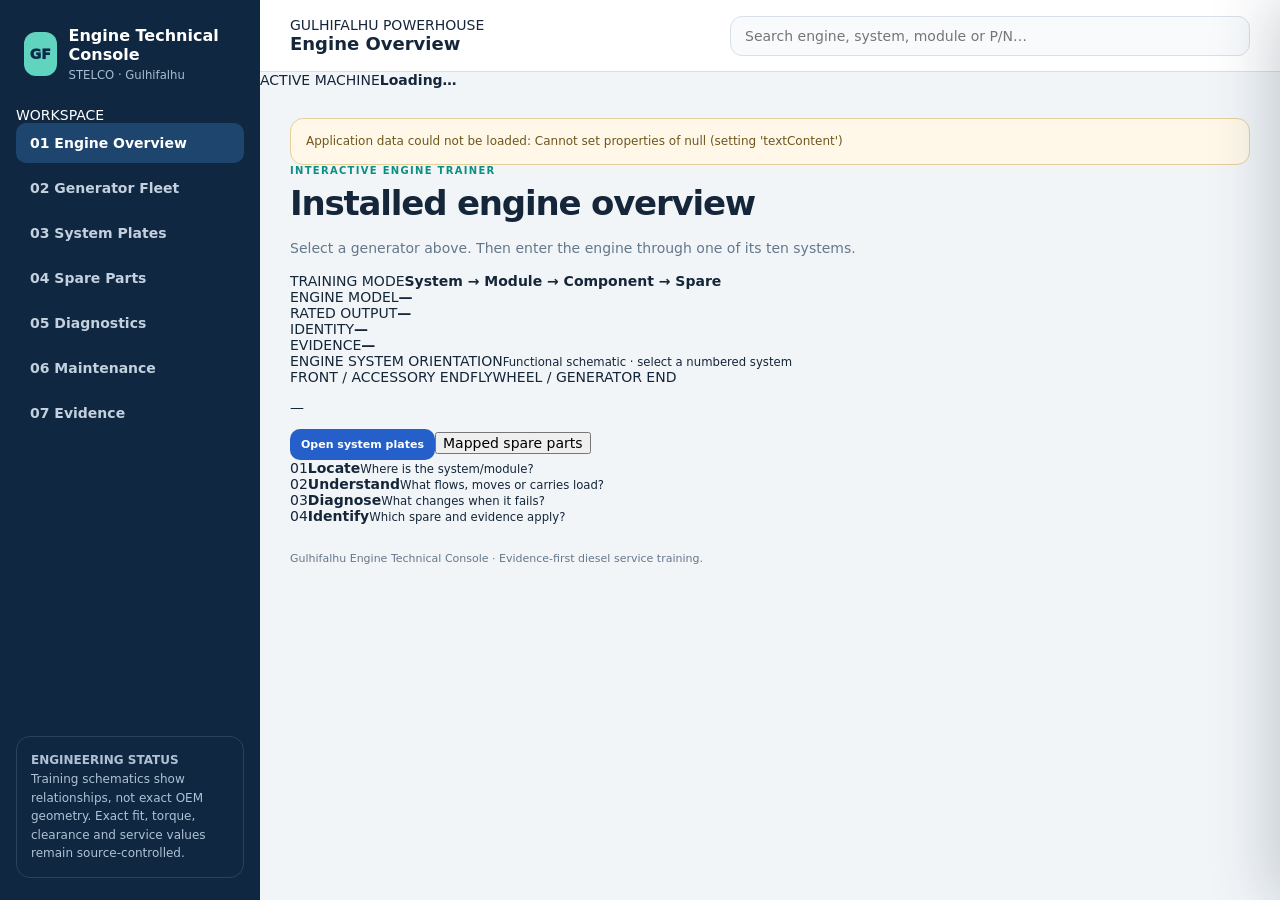
==== commit b6cb41e5: "Redesign shell as powerhouse technical console" ====
--- a/index.html
+++ b/index.html
@@ -3,84 +3,110 @@
 <head>
 <meta charset="utf-8">
 <meta name="viewport" content="width=device-width,initial-scale=1">
-<meta name="description" content="Evidence-first Gulhifalhu diesel engine service-training workspace">
-<title>Gulhifalhu Diesel Engine Learning Hub</title>
-<link rel="stylesheet" href="assets/app.css?v=4">
-<style>@media(min-width:1261px){.plate-board{grid-template-columns:1fr}.plate-body{grid-template-columns:minmax(0,1.7fr) minmax(310px,.65fr)}}</style>
+<meta name="description" content="Evidence-first Gulhifalhu diesel engine technical learning system">
+<title>Gulhifalhu Engine Technical Console</title>
+<link rel="stylesheet" href="assets/app.css?v=5">
 </head>
 <body>
 <div class="app">
   <aside class="side">
-    <div class="brand"><div class="logo">GF</div><div><b>Diesel Learning Hub</b><small>Gulhifalhu Powerhouse</small></div></div>
+    <div class="brand"><div class="logo">GF</div><div><b>Engine Technical Console</b><small>STELCO · Gulhifalhu</small></div></div>
+    <div class="side-label">WORKSPACE</div>
     <div class="nav" id="nav">
-      <button data-page="home" class="active">Overview</button>
-      <button data-page="generators">Generators</button>
-      <button data-page="systems">System Plates</button>
-      <button data-page="parts">Spare Parts</button>
-      <button data-page="diagnostics">Diagnostics</button>
-      <button data-page="maintenance">Maintenance</button>
-      <button data-page="evidence">OEM Evidence</button>
+      <button data-page="home" class="active"><span>01</span> Engine Overview</button>
+      <button data-page="generators"><span>02</span> Generator Fleet</button>
+      <button data-page="systems"><span>03</span> System Plates</button>
+      <button data-page="parts"><span>04</span> Spare Parts</button>
+      <button data-page="diagnostics"><span>05</span> Diagnostics</button>
+      <button data-page="maintenance"><span>06</span> Maintenance</button>
+      <button data-page="evidence"><span>07</span> Evidence</button>
     </div>
-    <div class="sidefoot"><b>Evidence boundary</b><br>System plates teach mechanical relationships. Exact Volvo/Cummins geometry, fit, torque and clearances remain source-controlled.</div>
+    <div class="sidefoot"><b>ENGINEERING STATUS</b><br>Training schematics show relationships, not exact OEM geometry. Exact fit, torque, clearance and service values remain source-controlled.</div>
   </aside>
 
   <main class="main">
-    <header class="top"><h1 id="pageTitle">Powerhouse Overview</h1><input id="globalSearch" placeholder="Search engine, system, module or part number..."></header>
+    <header class="top">
+      <div><span class="top-kicker">GULHIFALHU POWERHOUSE</span><h1 id="pageTitle">Engine Overview</h1></div>
+      <input id="globalSearch" placeholder="Search engine, system, module or P/N…">
+    </header>
+
+    <div class="fleetbar">
+      <div class="fleet-caption"><span>ACTIVE MACHINE</span><b id="fleetIdentity">Loading…</b></div>
+      <div class="fleet-tabs" id="fleetTabs"></div>
+      <div id="activeEvidence" class="fleet-evidence"></div>
+    </div>
+
     <div class="content">
       <section class="page active" id="page-home">
-        <div class="hero">
-          <div class="hero-grid">
-            <div><div class="eyebrow">STELCO · GULHIFALHU</div><h2>Service-training logic built around the actual generator fleet.</h2><p class="lead">Study the engine in the same order a technician diagnoses it: generator model → system → module → component → failure path → spare part → evidence.</p></div>
-            <div class="rule"><b>Technical training, not decoration.</b><p>Visuals use numbered callouts, system paths and failure relationships. Generic classroom icons and stock quantities are excluded.</p></div>
+        <div class="console-head">
+          <div><div class="eyebrow">INTERACTIVE ENGINE TRAINER</div><h2 id="machineTitle">Installed engine overview</h2><p class="lead" id="machineSub">Select a generator above. Then enter the engine through one of its ten systems.</p></div>
+          <div class="console-status"><span>TRAINING MODE</span><b>System → Module → Component → Spare</b></div>
+        </div>
+
+        <div class="machine-console">
+          <div class="machine-topline">
+            <div><span class="tech-label">ENGINE MODEL</span><b id="machineModel">—</b></div>
+            <div><span class="tech-label">RATED OUTPUT</span><b id="machineRating">—</b></div>
+            <div><span class="tech-label">IDENTITY</span><b id="machineIdentity">—</b></div>
+            <div><span class="tech-label">EVIDENCE</span><b id="machineEvidence">—</b></div>
           </div>
-          <div class="stats"><div class="stat"><strong>4</strong><span>Installed generator sets</span></div><div class="stat"><strong>10</strong><span>Engine systems</span></div><div class="stat"><strong id="homeParts">—</strong><span>Spare-part records</span></div><div class="stat"><strong>5</strong><span>Evidence states</span></div></div>
+          <div class="machine-body">
+            <div class="system-index" id="machineSystemLeft"></div>
+            <div class="machine-figure">
+              <div class="figure-caption"><span>ENGINE SYSTEM ORIENTATION</span><small>Functional schematic · select a numbered system</small></div>
+              <div id="machineFigure"></div>
+              <div class="figure-axis"><span>FRONT / ACCESSORY END</span><span>FLYWHEEL / GENERATOR END</span></div>
+            </div>
+            <div class="system-index" id="machineSystemRight"></div>
+          </div>
+          <div class="machine-footer">
+            <p id="machineNote">—</p>
+            <div class="machine-actions"><button class="primary" id="openAllSystems">Open system plates</button><button class="secondary" id="openMachineParts">Mapped spare parts</button></div>
+          </div>
         </div>
-        <div class="section"><div class="sectionhead"><div><span class="section-kicker">FLEET</span><h3>Installed generators</h3></div><p>Open a generator to isolate its model and mapped spares.</p></div><div class="grid4" id="homeGenerators"></div></div>
+
+        <div class="principle-strip">
+          <div><span>01</span><b>Locate</b><small>Where is the system/module?</small></div>
+          <div><span>02</span><b>Understand</b><small>What flows, moves or carries load?</small></div>
+          <div><span>03</span><b>Diagnose</b><small>What changes when it fails?</small></div>
+          <div><span>04</span><b>Identify</b><small>Which spare and evidence apply?</small></div>
+        </div>
       </section>
 
       <section class="page" id="page-generators">
-        <div class="eyebrow">INSTALLED SETS</div><h2>Generator hierarchy</h2><p class="lead">The four engines remain separated. Cross-model compatibility is never assumed.</p>
-        <div class="grid4" id="generatorGrid"></div>
-        <div class="section details"><div class="panel"><h3 id="selectedGenTitle">Select a generator</h3><p id="selectedGenText">Choose a generator card.</p><div id="genActions" class="path"></div><div id="genSystemPath" class="path" style="margin-top:12px"></div></div><div class="panel"><span class="section-kicker">CONFIDENCE</span><h3>Evidence status</h3><p class="source">VERIFIED = exact installed-engine/OEM evidence. FAMILY MATCH = same family/model evidence. CANDIDATE = plausible but incomplete. UNVERIFIED = insufficient evidence. NOT COMPATIBLE = evidence excludes the fit.</p></div></div>
+        <div class="page-heading"><div><div class="eyebrow">INSTALLED FLEET</div><h2>Generator Fleet</h2><p class="lead">Four installed generator sets. Engine identity stays separated so Volvo and Cummins knowledge is never merged by assumption.</p></div></div>
+        <div class="fleet-grid" id="generatorGrid"></div>
+        <div class="section details"><div class="panel"><span class="section-kicker">SELECTED MACHINE</span><h3 id="selectedGenTitle">Select a generator</h3><p id="selectedGenText">Choose a generator above.</p><div id="genActions" class="path"></div><div id="genSystemPath" class="path system-links"></div></div><div class="panel"><span class="section-kicker">EVIDENCE RULE</span><h3>Compatibility confidence</h3><div class="confidence-key"><p><b>VERIFIED</b> exact installed-engine/OEM evidence</p><p><b>FAMILY MATCH</b> same family/model evidence</p><p><b>CANDIDATE</b> plausible, incomplete evidence</p><p><b>UNVERIFIED</b> insufficient evidence</p></div></div></div>
       </section>
 
       <section class="page" id="page-systems">
-        <div class="eyebrow">ENGINEERING TRAINING</div><h2>System Technical Plates</h2><p class="lead">Each plate shows a recognizable engine relationship, numbered components, direction of flow, system purpose and common failure clues. It is intentionally denser and closer to service-training material than a presentation infographic.</p>
-        <div class="scopebar">
-          <div><span class="section-kicker">MODEL CONTEXT</span><b id="scopeTitle">Common diesel architecture</b><small id="scopeNote">Select an installed engine to keep the training context visible. The drawing remains schematic until model-specific OEM diagrams are loaded.</small></div>
-          <div class="scope-buttons" id="scopeButtons"></div>
-        </div>
-        <div class="notice">SCHEMATIC TRAINING PLATES — use them to understand function and diagnostic sequence. Do not use these drawings for exact installation position, fastener identification, torque, clearance, timing or part fit.</div>
+        <div class="page-heading"><div><div class="eyebrow">SERVICE-TRAINING VIEW</div><h2>System Technical Plates</h2><p class="lead">Full-width engineering plates combine system orientation, numbered callouts, purpose, failure clues and modules. They are designed to read more like service-training material than dashboard cards.</p></div></div>
+        <div class="scopebar"><div><span class="section-kicker">MODEL CONTEXT</span><b id="scopeTitle">Common diesel architecture</b><small id="scopeNote">Select an installed engine to keep the training context visible.</small></div><div class="scope-buttons" id="scopeButtons"></div></div>
+        <div class="warningline"><b>SCHEMATIC TRAINING PLATES</b><span>Do not use for exact installation position, fastener identification, torque, clearance, timing or part fit.</span></div>
         <div class="section plate-board" id="infographicBoard"></div>
       </section>
 
       <section class="page" id="page-parts">
-        <div class="eyebrow">PARTS LIBRARY</div><h2>Spare Parts</h2><p class="lead">Search engine-related store records without showing stock quantity. Part identity, engine application and engineering evidence remain separate.</p>
-        <div class="toolbar"><div class="filter"><label>Search</label><input id="partSearch" placeholder="Store item, description or part no."></div><div class="filter"><label>Generator</label><select id="genFilter"></select></div><div class="filter"><label>System</label><select id="systemFilter"></select></div><div class="filter"><label>Confidence</label><select id="confidenceFilter"><option value="all">All confidence</option><option>VERIFIED</option><option>FAMILY MATCH</option><option>CANDIDATE</option><option>UNVERIFIED</option><option>NOT COMPATIBLE</option></select></div></div>
-        <div class="parts-summary"><div class="parts-kpi"><b id="invTotal">—</b><span>Total part records</span></div><div class="parts-kpi"><b id="invFamily">—</b><span>Family match</span></div><div class="parts-kpi"><b id="invCandidate">—</b><span>Candidate</span></div><div class="parts-kpi"><b id="invUnverified">—</b><span>Unverified</span></div></div>
+        <div class="page-heading"><div><div class="eyebrow">PART IDENTIFICATION</div><h2>Spare Parts</h2><p class="lead">Search engine-related store records without stock quantity. The interface keeps part identity, engine application and engineering evidence visually separate.</p></div></div>
+        <div class="toolbar"><div class="filter"><label>SEARCH</label><input id="partSearch" placeholder="Store item, description or part no."></div><div class="filter"><label>GENERATOR</label><select id="genFilter"></select></div><div class="filter"><label>SYSTEM</label><select id="systemFilter"></select></div><div class="filter"><label>CONFIDENCE</label><select id="confidenceFilter"><option value="all">All confidence</option><option>VERIFIED</option><option>FAMILY MATCH</option><option>CANDIDATE</option><option>UNVERIFIED</option><option>NOT COMPATIBLE</option></select></div></div>
+        <div class="parts-meta"><span><b id="invTotal">—</b> records</span><span><b id="invFamily">—</b> family match</span><span><b id="invCandidate">—</b> candidate</span><span><b id="invUnverified">—</b> unverified</span></div>
         <div class="resultbar"><span id="resultText"></span><button class="ghost" id="resetFilters">Reset filters</button></div>
         <div class="parts-table"><div class="part-head"><div>Store item</div><div>Description / Part No.</div><div>System / Module</div><div>Confidence</div><div>Generator</div></div><div id="partRows"></div></div>
       </section>
 
-      <section class="page" id="page-diagnostics">
-        <div class="eyebrow">FAULT PATH</div><h2>Diagnostics</h2><p class="lead">Start from an operating parameter and follow the mechanical chain before choosing a component or spare part.</p><div class="diag-grid" id="diagGrid"></div>
-      </section>
+      <section class="page" id="page-diagnostics"><div class="page-heading"><div><div class="eyebrow">FAULT ISOLATION</div><h2>Diagnostics</h2><p class="lead">Start from an operating parameter and follow the sensor → mechanical source → affected modules → component path before selecting a spare.</p></div></div><div class="diag-grid" id="diagGrid"></div></section>
 
-      <section class="page" id="page-maintenance">
-        <div class="eyebrow">SERVICE LOGIC</div><h2>Maintenance Relationships</h2><p class="lead">Maintenance is grouped by the system being protected, not as a disconnected checklist.</p><div class="maint-grid" id="maintGrid"></div>
-      </section>
+      <section class="page" id="page-maintenance"><div class="page-heading"><div><div class="eyebrow">SERVICE LOGIC</div><h2>Maintenance Relationships</h2><p class="lead">Maintenance is grouped by the system being protected, not presented as a disconnected checklist.</p></div></div><div class="maint-grid" id="maintGrid"></div></section>
 
-      <section class="page" id="page-evidence">
-        <div class="eyebrow">SOURCE CONTROL</div><h2>OEM Evidence</h2><p class="lead">Technical limits and compatibility claims must remain traceable to their source, applicability and operating condition.</p><div id="evidenceList" class="section"></div>
-      </section>
+      <section class="page" id="page-evidence"><div class="page-heading"><div><div class="eyebrow">SOURCE CONTROL</div><h2>OEM Evidence</h2><p class="lead">Technical limits and compatibility claims remain traceable to their source, applicability and operating condition.</p></div></div><div id="evidenceList" class="section evidence-list"></div></section>
 
-      <div class="footer">Gulhifalhu Diesel Engine Learning Hub · Evidence-first service-training workspace.</div>
+      <div class="footer">Gulhifalhu Engine Technical Console · Evidence-first diesel service training.</div>
     </div>
   </main>
 </div>
 <div class="drawerback" id="drawerback"></div><aside class="drawer" id="drawer"><div class="drawerinner"><button class="close" id="closeDrawer">✕</button><div id="drawerBody"></div></div></aside>
-<script src="assets/data-model.js?v=4"></script>
-<script src="assets/diagram.js?v=4"></script>
-<script src="assets/app-core.js?v=4"></script>
+<script src="assets/data-model.js?v=5"></script>
+<script src="assets/diagram.js?v=5"></script>
+<script src="assets/app-core.js?v=5"></script>
 </body>
 </html>
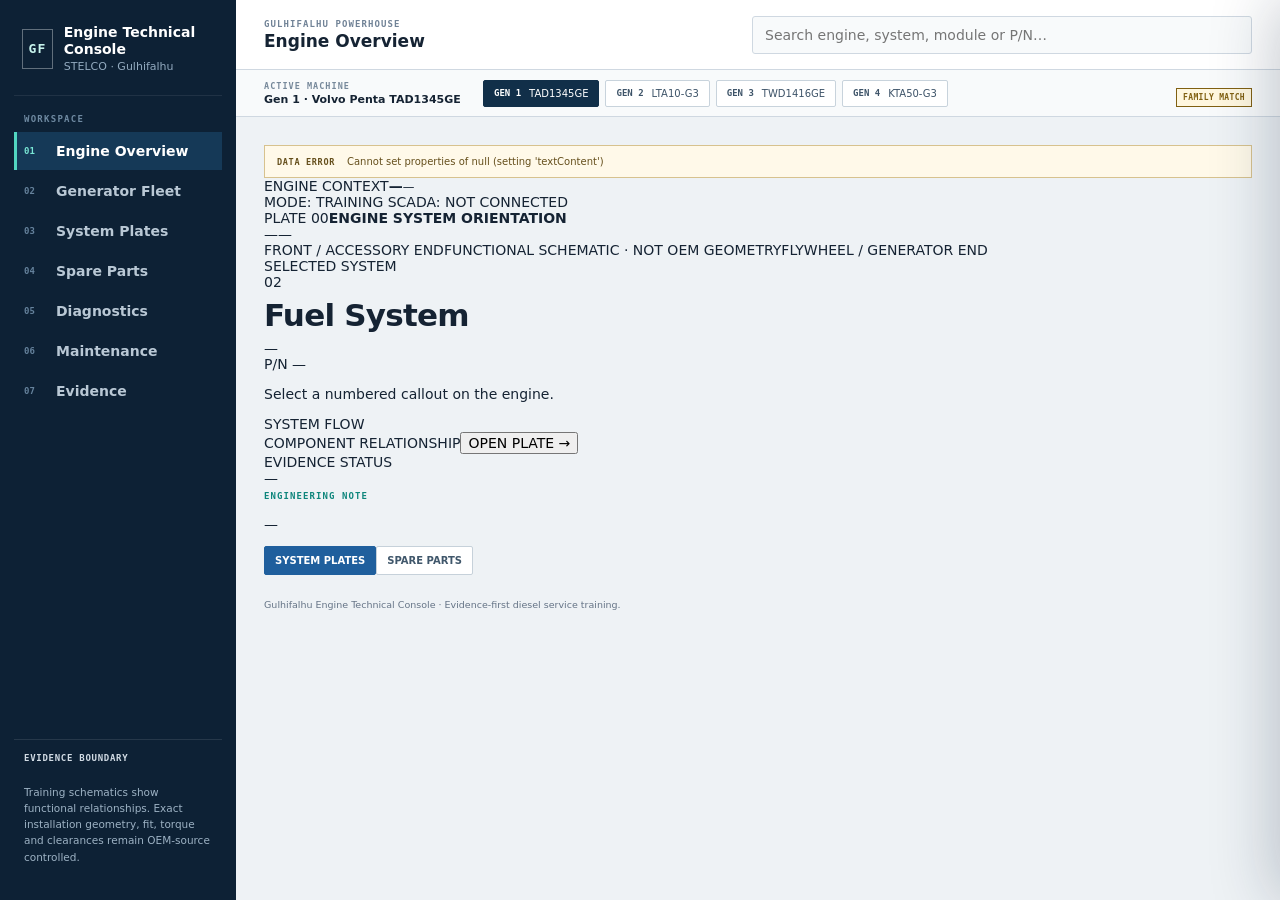
==== commit 03fe277b: "Rebuild overview as interactive technical canvas" ====
--- a/index.html
+++ b/index.html
@@ -5,7 +5,7 @@
 <meta name="viewport" content="width=device-width,initial-scale=1">
 <meta name="description" content="Evidence-first Gulhifalhu diesel engine technical learning system">
 <title>Gulhifalhu Engine Technical Console</title>
-<link rel="stylesheet" href="assets/app.css?v=5">
+<link rel="stylesheet" href="assets/app.css?v=6">
 </head>
 <body>
 <div class="app">
@@ -21,7 +21,7 @@
       <button data-page="maintenance"><span>06</span> Maintenance</button>
       <button data-page="evidence"><span>07</span> Evidence</button>
     </div>
-    <div class="sidefoot"><b>ENGINEERING STATUS</b><br>Training schematics show relationships, not exact OEM geometry. Exact fit, torque, clearance and service values remain source-controlled.</div>
+    <div class="sidefoot"><b>EVIDENCE BOUNDARY</b><br>Training schematics show functional relationships. Exact installation geometry, fit, torque and clearances remain OEM-source controlled.</div>
   </aside>
 
   <main class="main">
@@ -38,75 +38,87 @@
 
     <div class="content">
       <section class="page active" id="page-home">
-        <div class="console-head">
-          <div><div class="eyebrow">INTERACTIVE ENGINE TRAINER</div><h2 id="machineTitle">Installed engine overview</h2><p class="lead" id="machineSub">Select a generator above. Then enter the engine through one of its ten systems.</p></div>
-          <div class="console-status"><span>TRAINING MODE</span><b>System → Module → Component → Spare</b></div>
-        </div>
+        <div class="technical-workspace">
+          <div class="context-bar">
+            <div class="context-engine"><span class="context-kicker">ENGINE CONTEXT</span><b id="contextModel">—</b><small id="contextGen">—</small></div>
+            <div class="context-states">
+              <span class="mode-state"><i></i> MODE: TRAINING</span>
+              <span class="scada-state">SCADA: NOT CONNECTED</span>
+            </div>
+          </div>
 
-        <div class="machine-console">
-          <div class="machine-topline">
-            <div><span class="tech-label">ENGINE MODEL</span><b id="machineModel">—</b></div>
-            <div><span class="tech-label">RATED OUTPUT</span><b id="machineRating">—</b></div>
-            <div><span class="tech-label">IDENTITY</span><b id="machineIdentity">—</b></div>
-            <div><span class="tech-label">EVIDENCE</span><b id="machineEvidence">—</b></div>
+          <div class="technical-canvas">
+            <section class="engine-plate-main">
+              <div class="plate-toolbar">
+                <div><span>PLATE 00</span><b>ENGINE SYSTEM ORIENTATION</b></div>
+                <div class="plate-meta"><span id="overviewRating">—</span><span id="overviewIdentity">—</span></div>
+              </div>
+              <div class="blueprint-grid" id="overviewCanvas"></div>
+              <div class="plate-axis"><span>FRONT / ACCESSORY END</span><span>FUNCTIONAL SCHEMATIC · NOT OEM GEOMETRY</span><span>FLYWHEEL / GENERATOR END</span></div>
+            </section>
+
+            <aside class="system-panel" id="systemPanel">
+              <div class="panel-overline">SELECTED SYSTEM</div>
+              <div class="panel-title-row"><div><span id="panelSystemNo">02</span><h2 id="panelSystemTitle">Fuel System</h2></div><span id="panelEvidence" class="evidence-badge">—</span></div>
+              <div class="panel-partref" id="panelPartRef">P/N —</div>
+              <p class="panel-purpose" id="panelPurpose">Select a numbered callout on the engine.</p>
+
+              <div class="panel-section">
+                <span class="panel-label">SYSTEM FLOW</span>
+                <div class="flowline" id="panelFlow"></div>
+              </div>
+
+              <div class="panel-section panel-table-section">
+                <div class="panel-table-head"><span class="panel-label">COMPONENT RELATIONSHIP</span><button id="openSelectedPlate" class="text-action">OPEN PLATE →</button></div>
+                <div class="component-table" id="panelComponents"></div>
+              </div>
+
+              <div class="panel-section evidence-section">
+                <span class="panel-label">EVIDENCE STATUS</span>
+                <div class="evidence-line"><span id="panelEvidenceDetail">—</span></div>
+              </div>
+            </aside>
           </div>
-          <div class="machine-body">
-            <div class="system-index" id="machineSystemLeft"></div>
-            <div class="machine-figure">
-              <div class="figure-caption"><span>ENGINE SYSTEM ORIENTATION</span><small>Functional schematic · select a numbered system</small></div>
-              <div id="machineFigure"></div>
-              <div class="figure-axis"><span>FRONT / ACCESSORY END</span><span>FLYWHEEL / GENERATOR END</span></div>
-            </div>
-            <div class="system-index" id="machineSystemRight"></div>
+
+          <div class="overview-foot">
+            <div><span class="tech-label">ENGINEERING NOTE</span><p id="overviewNote">—</p></div>
+            <div class="overview-actions"><button class="primary" id="openAllSystems">SYSTEM PLATES</button><button class="secondary" id="openMachineParts">SPARE PARTS</button></div>
           </div>
-          <div class="machine-footer">
-            <p id="machineNote">—</p>
-            <div class="machine-actions"><button class="primary" id="openAllSystems">Open system plates</button><button class="secondary" id="openMachineParts">Mapped spare parts</button></div>
-          </div>
-        </div>
-
-        <div class="principle-strip">
-          <div><span>01</span><b>Locate</b><small>Where is the system/module?</small></div>
-          <div><span>02</span><b>Understand</b><small>What flows, moves or carries load?</small></div>
-          <div><span>03</span><b>Diagnose</b><small>What changes when it fails?</small></div>
-          <div><span>04</span><b>Identify</b><small>Which spare and evidence apply?</small></div>
         </div>
       </section>
 
       <section class="page" id="page-generators">
-        <div class="page-heading"><div><div class="eyebrow">INSTALLED FLEET</div><h2>Generator Fleet</h2><p class="lead">Four installed generator sets. Engine identity stays separated so Volvo and Cummins knowledge is never merged by assumption.</p></div></div>
+        <div class="page-heading"><div><div class="eyebrow">INSTALLED FLEET</div><h2>Generator Fleet</h2><p class="lead">Four installed generator sets. Engine identities stay separate so Volvo and Cummins knowledge is never merged by assumption.</p></div></div>
         <div class="fleet-grid" id="generatorGrid"></div>
         <div class="section details"><div class="panel"><span class="section-kicker">SELECTED MACHINE</span><h3 id="selectedGenTitle">Select a generator</h3><p id="selectedGenText">Choose a generator above.</p><div id="genActions" class="path"></div><div id="genSystemPath" class="path system-links"></div></div><div class="panel"><span class="section-kicker">EVIDENCE RULE</span><h3>Compatibility confidence</h3><div class="confidence-key"><p><b>VERIFIED</b> exact installed-engine/OEM evidence</p><p><b>FAMILY MATCH</b> same family/model evidence</p><p><b>CANDIDATE</b> plausible, incomplete evidence</p><p><b>UNVERIFIED</b> insufficient evidence</p></div></div></div>
       </section>
 
       <section class="page" id="page-systems">
-        <div class="page-heading"><div><div class="eyebrow">SERVICE-TRAINING VIEW</div><h2>System Technical Plates</h2><p class="lead">Full-width engineering plates combine system orientation, numbered callouts, purpose, failure clues and modules. They are designed to read more like service-training material than dashboard cards.</p></div></div>
+        <div class="page-heading"><div><div class="eyebrow">SERVICE-TRAINING VIEW</div><h2>System Technical Plates</h2><p class="lead">Full-width engineering plates combine orientation, numbered callouts, purpose, failure clues and modules. They are schematic training references, not replacement OEM drawings.</p></div></div>
         <div class="scopebar"><div><span class="section-kicker">MODEL CONTEXT</span><b id="scopeTitle">Common diesel architecture</b><small id="scopeNote">Select an installed engine to keep the training context visible.</small></div><div class="scope-buttons" id="scopeButtons"></div></div>
         <div class="warningline"><b>SCHEMATIC TRAINING PLATES</b><span>Do not use for exact installation position, fastener identification, torque, clearance, timing or part fit.</span></div>
         <div class="section plate-board" id="infographicBoard"></div>
       </section>
 
       <section class="page" id="page-parts">
-        <div class="page-heading"><div><div class="eyebrow">PART IDENTIFICATION</div><h2>Spare Parts</h2><p class="lead">Search engine-related store records without stock quantity. The interface keeps part identity, engine application and engineering evidence visually separate.</p></div></div>
+        <div class="page-heading"><div><div class="eyebrow">PART IDENTIFICATION</div><h2>Spare Parts</h2><p class="lead">Search engine-related store records without stock quantity. Part identity, engine application and engineering evidence remain visually separate.</p></div></div>
         <div class="toolbar"><div class="filter"><label>SEARCH</label><input id="partSearch" placeholder="Store item, description or part no."></div><div class="filter"><label>GENERATOR</label><select id="genFilter"></select></div><div class="filter"><label>SYSTEM</label><select id="systemFilter"></select></div><div class="filter"><label>CONFIDENCE</label><select id="confidenceFilter"><option value="all">All confidence</option><option>VERIFIED</option><option>FAMILY MATCH</option><option>CANDIDATE</option><option>UNVERIFIED</option><option>NOT COMPATIBLE</option></select></div></div>
         <div class="parts-meta"><span><b id="invTotal">—</b> records</span><span><b id="invFamily">—</b> family match</span><span><b id="invCandidate">—</b> candidate</span><span><b id="invUnverified">—</b> unverified</span></div>
         <div class="resultbar"><span id="resultText"></span><button class="ghost" id="resetFilters">Reset filters</button></div>
         <div class="parts-table"><div class="part-head"><div>Store item</div><div>Description / Part No.</div><div>System / Module</div><div>Confidence</div><div>Generator</div></div><div id="partRows"></div></div>
       </section>
 
-      <section class="page" id="page-diagnostics"><div class="page-heading"><div><div class="eyebrow">FAULT ISOLATION</div><h2>Diagnostics</h2><p class="lead">Start from an operating parameter and follow the sensor → mechanical source → affected modules → component path before selecting a spare.</p></div></div><div class="diag-grid" id="diagGrid"></div></section>
-
+      <section class="page" id="page-diagnostics"><div class="page-heading"><div><div class="eyebrow">FAULT ISOLATION</div><h2>Diagnostics</h2><p class="lead">Start from an operating parameter and follow sensor → mechanical source → affected modules → component path before selecting a spare.</p></div></div><div class="diag-grid" id="diagGrid"></div></section>
       <section class="page" id="page-maintenance"><div class="page-heading"><div><div class="eyebrow">SERVICE LOGIC</div><h2>Maintenance Relationships</h2><p class="lead">Maintenance is grouped by the system being protected, not presented as a disconnected checklist.</p></div></div><div class="maint-grid" id="maintGrid"></div></section>
-
-      <section class="page" id="page-evidence"><div class="page-heading"><div><div class="eyebrow">SOURCE CONTROL</div><h2>OEM Evidence</h2><p class="lead">Technical limits and compatibility claims remain traceable to their source, applicability and operating condition.</p></div></div><div id="evidenceList" class="section evidence-list"></div></section>
+      <section class="page" id="page-evidence"><div class="page-heading"><div><div class="eyebrow">SOURCE CONTROL</div><h2>OEM Evidence</h2><p class="lead">Technical limits and compatibility claims remain traceable to source, applicability and operating condition.</p></div></div><div id="evidenceList" class="section evidence-list"></div></section>
 
       <div class="footer">Gulhifalhu Engine Technical Console · Evidence-first diesel service training.</div>
     </div>
   </main>
 </div>
 <div class="drawerback" id="drawerback"></div><aside class="drawer" id="drawer"><div class="drawerinner"><button class="close" id="closeDrawer">✕</button><div id="drawerBody"></div></div></aside>
-<script src="assets/data-model.js?v=5"></script>
-<script src="assets/diagram.js?v=5"></script>
-<script src="assets/app-core.js?v=5"></script>
+<script src="assets/data-model.js?v=6"></script>
+<script src="assets/diagram.js?v=6"></script>
+<script src="assets/app-core.js?v=6"></script>
 </body>
 </html>
--- a/assets/app.css
+++ b/assets/app.css
@@ -1 +1 @@
-:root{--bg:#f2f5f8;--panel:#fff;--ink:#15263a;--muted:#64778b;--line:#d7e0e9;--line2:#e8edf2;--nav:#102741;--nav2:#1d456e;--blue:#245fca;--teal:#0b8f82;--amber:#a87513;--red:#a5414d;--green:#18764d;--steel:#456784;--soft:#eef4f8;--shadow:0 18px 45px rgba(18,42,68,.09)}*{box-sizing:border-box}html{scroll-behavior:smooth}body{margin:0;background:var(--bg);color:var(--ink);font-family:Inter,ui-sans-serif,system-ui,-apple-system,"Segoe UI",Arial,sans-serif;font-size:14px}button,input,select{font:inherit}button{cursor:pointer}.app{min-height:100vh;display:grid;grid-template-columns:260px minmax(0,1fr)}.side{position:sticky;top:0;height:100vh;background:var(--nav);color:#fff;padding:22px 16px;display:flex;flex-direction:column}.brand{display:flex;gap:12px;align-items:center;padding:4px 8px 25px}.logo{width:44px;height:44px;border-radius:12px;background:#61d4c0;display:grid;place-items:center;color:#0d2a46;font-weight:950}.brand b{display:block;font-size:16px;line-height:1.2}.brand small{display:block;margin-top:4px;color:#a9bdd2}.nav{display:grid;gap:5px}.nav button{border:0;background:transparent;color:#c3d0de;text-align:left;padding:12px 14px;border-radius:10px;font-weight:760}.nav button:hover,.nav button.active{background:var(--nav2);color:#fff}.sidefoot{margin-top:auto;padding:14px;border:1px solid rgba(255,255,255,.12);border-radius:14px;color:#afc2d5;font-size:12px;line-height:1.55}.main{min-width:0}.top{height:72px;position:sticky;top:0;z-index:30;background:rgba(255,255,255,.96);backdrop-filter:blur(12px);border-bottom:1px solid var(--line);padding:0 30px;display:flex;align-items:center;gap:18px}.top h1{font-size:18px;margin:0;font-weight:850}.top input{margin-left:auto;width:min(520px,49vw);border:1px solid var(--line);border-radius:12px;padding:11px 14px;background:#f8fafc;outline:none}.top input:focus,.filter input:focus,.filter select:focus{border-color:#89add5;box-shadow:0 0 0 3px #e7f0fa}.content{max-width:1580px;margin:auto;padding:30px}.page{display:none}.page.active{display:block}.eyebrow,.section-kicker{text-transform:uppercase;letter-spacing:.13em;font-size:10px;font-weight:900;color:var(--teal)}h2{font-size:34px;letter-spacing:-.035em;margin:7px 0 8px}.lead{max-width:980px;color:var(--muted);line-height:1.62}.notice{padding:13px 15px;border:1px solid #e5cf9f;background:#fff8e9;color:#6f551a;border-radius:13px;font-size:12px;line-height:1.55}.hero{background:#fff;border:1px solid var(--line);border-radius:22px;padding:27px;box-shadow:var(--shadow)}.hero-grid{display:grid;grid-template-columns:1.3fr .7fr;gap:24px}.rule{background:#122c49;color:#fff;border-radius:16px;padding:19px}.rule b{font-size:16px}.rule p{color:#c8d6e5;line-height:1.55}.stats{display:grid;grid-template-columns:repeat(4,1fr);gap:10px;margin-top:20px}.stat,.card,.panel,.toolbar,.parts-table,.evidence,.diag-card,.maint-card{background:#fff;border:1px solid var(--line);border-radius:16px}.stat{padding:16px}.stat strong{display:block;font-size:26px}.stat span{font-size:11px;color:var(--muted);font-weight:760}.section{margin-top:28px}.sectionhead{display:flex;justify-content:space-between;align-items:end;gap:18px;margin-bottom:13px}.sectionhead h3{margin:3px 0 0;font-size:21px}.sectionhead p{margin:0;color:var(--muted);font-size:12px}.grid4{display:grid;grid-template-columns:repeat(4,1fr);gap:13px}.card{padding:17px;transition:.17s;cursor:pointer}.card:hover{transform:translateY(-2px);border-color:#a8c2df;box-shadow:var(--shadow)}.tag{display:inline-flex;padding:5px 8px;border-radius:999px;background:#edf3fb;color:var(--blue);font-size:9px;font-weight:900;letter-spacing:.07em;text-transform:uppercase}.card h4{font-size:17px;margin:12px 0 6px}.card p{font-size:12px;color:var(--muted);line-height:1.5;margin:0}.rating{font-size:23px;font-weight:900;margin-top:14px}.confidence{display:inline-flex;margin-top:10px;padding:6px 8px;border-radius:999px;font-size:9px;font-weight:900}.verified{color:var(--green);background:#e9f8ef}.family{color:#7d6117;background:#fff4d8}.candidate{color:#87500e;background:#fff0dc}.unverified{color:#6b6270;background:#f3eff5}.incompatible{color:var(--red);background:#fff0f2}.panel{padding:20px}.details{display:grid;grid-template-columns:1fr 1fr;gap:16px}.path{display:flex;gap:8px;flex-wrap:wrap}.path button,.ghost{border:1px solid var(--line);background:#f8fafc;color:#40546a;padding:9px 11px;border-radius:10px;font-weight:730}.path button:hover,.ghost:hover{background:#edf4fb}.scopebar{margin:18px 0 14px;background:#fff;border:1px solid var(--line);border-radius:16px;padding:15px 16px;display:grid;grid-template-columns:minmax(300px,1fr) auto;gap:18px;align-items:center}.scopebar b{display:block;margin-top:4px;font-size:14px}.scopebar small{display:block;color:var(--muted);margin-top:4px;line-height:1.45}.scope-buttons{display:flex;gap:6px;flex-wrap:wrap;justify-content:flex-end}.scope-btn{border:1px solid var(--line);background:#f8fafc;color:#52677c;padding:8px 10px;border-radius:10px;font-size:11px;font-weight:800}.scope-btn.active,.scope-btn:hover{background:#173a60;border-color:#173a60;color:#fff}.plate-board{display:grid;grid-template-columns:repeat(2,minmax(0,1fr));gap:16px}.tech-plate{background:#fff;border:1px solid var(--line);border-radius:18px;overflow:hidden;transition:.18s}.tech-plate:hover{border-color:#a9c2dd;box-shadow:var(--shadow)}.plate-head{padding:15px 17px 12px;display:flex;justify-content:space-between;gap:14px;border-bottom:1px solid var(--line2)}.plate-title{display:flex;gap:12px;align-items:flex-start}.plate-no{font:700 12px ui-monospace,SFMono-Regular,Menlo,monospace;color:#76899b;padding-top:3px}.plate-head h3{margin:0;font-size:18px}.plate-purpose{margin-top:5px;color:var(--muted);font-size:11px;line-height:1.45}.module-count{background:#eef4fb;color:var(--blue);font-size:9px;font-weight:900;padding:6px 8px;border-radius:999px;white-space:nowrap;height:max-content}.plate-body{display:grid;grid-template-columns:minmax(0,1.62fr) minmax(190px,.72fr);min-height:300px}.plate-visual{padding:8px 6px 8px 10px;background:#fbfcfd;border-right:1px solid var(--line2)}.plate-visual svg{display:block;width:100%;height:auto}.plate-legend{padding:12px 13px;background:#fff}.legend-title{font-size:9px;letter-spacing:.12em;text-transform:uppercase;font-weight:900;color:#76899b;margin-bottom:7px}.callout-row{display:grid;grid-template-columns:23px 1fr;gap:8px;padding:7px 0;border-bottom:1px solid #edf1f4}.callout-row:last-child{border-bottom:0}.callout-n{width:21px;height:21px;border-radius:50%;display:grid;place-items:center;background:#183d64;color:#fff;font-size:9px;font-weight:900}.callout-row b{display:block;font-size:11px;line-height:1.2}.callout-row span{display:block;margin-top:2px;color:var(--muted);font-size:9.5px;line-height:1.35}.plate-foot{border-top:1px solid var(--line2);display:grid;grid-template-columns:1fr auto;gap:12px;align-items:center;padding:11px 14px}.failure-line{font-size:10px;color:#536a80;line-height:1.45}.failure-line b{color:#263c52}.primary{border:0;background:var(--blue);color:#fff;padding:9px 11px;border-radius:10px;font-size:11px;font-weight:850}.primary:hover{filter:brightness(.96)}.module-list{display:grid;grid-template-columns:repeat(2,1fr);gap:8px;margin-top:14px}.module{border:1px solid var(--line);background:#fff;border-radius:11px;padding:11px;text-align:left;color:#253a52;display:flex;align-items:center;gap:9px}.module:hover{background:#f6faff;border-color:#9fc0ed}.module-icon{width:29px;height:29px;border-radius:8px;background:#e9f8f5;color:var(--teal);display:grid;place-items:center;font-weight:950;font-size:11px}.toolbar{padding:15px;display:grid;grid-template-columns:minmax(250px,1.7fr) repeat(3,minmax(145px,.8fr));gap:10px;position:sticky;top:84px;z-index:10}.filter{display:grid;gap:5px}.filter label{font-size:9px;text-transform:uppercase;letter-spacing:.07em;color:var(--muted);font-weight:900}.filter input,.filter select{width:100%;border:1px solid var(--line);background:#f9fbfd;border-radius:10px;padding:10px;outline:none}.parts-summary{display:grid;grid-template-columns:repeat(4,1fr);gap:10px;margin:14px 0}.parts-kpi{background:#fff;border:1px solid var(--line);border-radius:13px;padding:12px}.parts-kpi b{display:block;font-size:21px}.parts-kpi span{font-size:10px;color:var(--muted);font-weight:800}.resultbar{display:flex;justify-content:space-between;align-items:center;margin:16px 0 9px;color:var(--muted);font-size:12px}.parts-table{overflow:hidden}.part-head,.part-row{display:grid;grid-template-columns:105px minmax(300px,2.2fr) minmax(190px,1.2fr) 125px 150px;gap:12px;align-items:center}.part-head{background:#f7f9fc;padding:10px 14px;border-bottom:1px solid var(--line);font-size:9px;font-weight:900;text-transform:uppercase;letter-spacing:.06em;color:var(--muted)}.part-row{padding:12px 14px;border-bottom:1px solid #edf1f5;cursor:pointer}.part-row:hover{background:#f8fbff}.part-row:last-child{border-bottom:0}.part-id{font-weight:900;color:#315576;font-size:12px}.part-desc{font-weight:760;font-size:12px}.part-desc small{display:block;color:var(--muted);font-weight:600;margin-top:4px}.source{font-size:11px;color:var(--muted);line-height:1.5}.genchips{display:flex;gap:4px;flex-wrap:wrap}.genchip{font-size:8.5px;padding:4px 6px;border-radius:999px;background:#eef3f8;color:#4e6378;font-weight:900}.diag-grid,.maint-grid{display:grid;grid-template-columns:repeat(2,1fr);gap:14px}.diag-card,.maint-card{padding:18px;cursor:pointer;transition:.17s}.diag-card:hover,.maint-card:hover{transform:translateY(-2px);box-shadow:var(--shadow);border-color:#aec9ec}.diag-card h4,.maint-card h4{margin:9px 0 6px;font-size:18px}.mini-flow{display:flex;align-items:center;gap:7px;flex-wrap:wrap;margin-top:13px}.node{background:#f5f8fc;border:1px solid var(--line);padding:7px 8px;border-radius:9px;font-size:10px;font-weight:750}.arrow{color:#7790a9;font-weight:900}.evidence{padding:19px;margin-bottom:11px}.fact{padding:12px 0;border-top:1px solid var(--line)}.fact b{display:block;font-size:12px}.fact span{font-size:11px;color:var(--muted);line-height:1.55}.drawerback{display:none;position:fixed;inset:0;background:rgba(10,25,44,.42);z-index:40}.drawerback.open{display:block}.drawer{position:fixed;right:0;top:0;bottom:0;width:min(860px,98vw);background:#fff;z-index:50;transform:translateX(102%);transition:.22s;box-shadow:-24px 0 60px rgba(15,35,60,.22);overflow:auto}.drawer.open{transform:none}.drawerinner{padding:25px}.close{float:right;border:1px solid var(--line);background:#fff;width:39px;height:39px;border-radius:10px}.drawer h3{font-size:27px;margin:34px 0 8px}.drawer p{color:var(--muted);line-height:1.6}.drawer-plate{margin:16px 0;border:1px solid var(--line);border-radius:15px;overflow:hidden;background:#fbfcfd}.drawer-plate svg{display:block;width:100%;height:auto}.drawer-grid{display:grid;grid-template-columns:1.45fr .55fr;gap:14px}.drawer-legend{border:1px solid var(--line);border-radius:13px;padding:12px}.mini{display:grid;grid-template-columns:1fr 1fr;gap:9px;margin:14px 0}.mini div{padding:11px;border:1px solid var(--line);background:#f8fafc;border-radius:11px}.mini small{display:block;color:var(--muted);font-size:9px;text-transform:uppercase;font-weight:900;letter-spacing:.07em}.mini b{display:block;margin-top:5px;font-size:12px}.learning-note{padding:12px;border-radius:11px;background:#eef6ff;border:1px solid #d6e6fb;color:#33536f;font-size:11px;line-height:1.55}.empty{padding:40px;text-align:center;color:var(--muted)}.footer{padding:28px 0;color:var(--muted);font-size:11px}@media(max-width:1260px){.plate-body{grid-template-columns:1fr}.plate-visual{border-right:0;border-bottom:1px solid var(--line2)}.plate-legend{display:grid;grid-template-columns:repeat(2,1fr);gap:0 14px}.grid4{grid-template-columns:repeat(2,1fr)}.hero-grid,.details{grid-template-columns:1fr}.toolbar{grid-template-columns:1fr 1fr}.part-head,.part-row{grid-template-columns:100px minmax(250px,2fr) 155px 125px}.part-head>:nth-child(5),.part-row>:nth-child(5){display:none}}@media(max-width:960px){.app{grid-template-columns:1fr}.side{position:static;height:auto}.nav{grid-template-columns:repeat(4,1fr)}.sidefoot{display:none}.content{padding:18px}.top{padding:0 18px}.top input{width:55vw}.plate-board,.diag-grid,.maint-grid{grid-template-columns:1fr}.scopebar{grid-template-columns:1fr}.scope-buttons{justify-content:flex-start}.parts-summary{grid-template-columns:repeat(2,1fr)}.parts-table{background:transparent;border:0}.part-head{display:none}.part-row{display:block;background:#fff;border:1px solid var(--line);border-radius:13px;margin-bottom:9px}.part-row>div{margin:5px 0}.part-row>:nth-child(5){display:block}.drawer-grid{grid-template-columns:1fr}.module-list{grid-template-columns:1fr}}@media(max-width:560px){.nav{grid-template-columns:repeat(2,1fr)}.grid4,.stats,.toolbar,.parts-summary{grid-template-columns:1fr}.top h1{display:none}.top input{width:100%;margin-left:0}.plate-legend{grid-template-columns:1fr}.plate-foot{grid-template-columns:1fr}.scope-buttons{display:grid;grid-template-columns:1fr 1fr}.scope-btn{width:100%}h2{font-size:29px}}+:root{--bg:#eef2f5;--paper:#fbfaf6;--panel:#fff;--ink:#152333;--muted:#657486;--line:#cfd8e1;--line2:#e6ebef;--nav:#0d2135;--nav2:#153957;--steel:#365a78;--blue:#1f5f9d;--teal:#0d857b;--amber:#a06e12;--red:#9a3948;--green:#177049;--mono:ui-monospace,SFMono-Regular,Menlo,Consolas,monospace;--shadow:0 16px 38px rgba(19,42,62,.08)}*{box-sizing:border-box}html{scroll-behavior:smooth}body{margin:0;background:var(--bg);color:var(--ink);font-family:Inter,ui-sans-serif,system-ui,-apple-system,"Segoe UI",Arial,sans-serif;font-size:14px}button,input,select{font:inherit}button{cursor:pointer}.app{min-height:100vh;display:grid;grid-template-columns:236px minmax(0,1fr)}.side{position:sticky;top:0;height:100vh;background:var(--nav);color:#fff;padding:22px 14px;display:flex;flex-direction:column}.brand{display:flex;gap:11px;align-items:center;padding:2px 8px 22px;border-bottom:1px solid rgba(255,255,255,.08)}.logo{width:40px;height:40px;border:1px solid rgba(255,255,255,.35);display:grid;place-items:center;color:#c7f4ed;font:900 13px var(--mono);letter-spacing:.08em}.brand b{display:block;font-size:14px;line-height:1.18}.brand small{display:block;margin-top:3px;color:#93abc0;font-size:11px}.side-label{margin:18px 10px 8px;color:#6f8aa2;font:800 9px var(--mono);letter-spacing:.14em}.nav{display:grid;gap:2px}.nav button{border:0;background:transparent;color:#b9c8d5;text-align:left;padding:11px 10px;display:flex;align-items:center;gap:10px;font-weight:720}.nav button span{font:700 9px var(--mono);color:#66839d;width:22px}.nav button:hover,.nav button.active{background:var(--nav2);color:#fff}.nav button.active{box-shadow:inset 3px 0 0 #52d6c1}.nav button.active span{color:#79e7d5}.sidefoot{margin-top:auto;padding:13px 10px;border-top:1px solid rgba(255,255,255,.1);color:#9db2c4;font-size:10.5px;line-height:1.55}.sidefoot b{display:block;color:#d2dce5;font:800 9px var(--mono);letter-spacing:.08em;margin-bottom:4px}.main{min-width:0}.top{height:70px;position:sticky;top:0;z-index:30;background:rgba(255,255,255,.97);backdrop-filter:blur(10px);border-bottom:1px solid var(--line);padding:0 28px;display:flex;align-items:center;gap:18px}.top-kicker{display:block;color:#708296;font:800 9px var(--mono);letter-spacing:.12em}.top h1{font-size:17px;margin:2px 0 0}.top input{margin-left:auto;width:min(500px,48vw);border:1px solid var(--line);border-radius:3px;padding:10px 12px;background:#f8fafb;outline:none}.top input:focus,.filter input:focus,.filter select:focus{border-color:#7ca2c3;box-shadow:0 0 0 2px #e7eff5}.fleetbar{position:sticky;top:70px;z-index:24;background:#f8fafb;border-bottom:1px solid var(--line);padding:9px 28px;display:grid;grid-template-columns:205px minmax(0,1fr) auto;gap:14px;align-items:center}.fleet-caption span{display:block;color:#76889a;font:800 8.5px var(--mono);letter-spacing:.12em}.fleet-caption b{display:block;margin-top:2px;font-size:11px}.fleet-tabs{display:flex;gap:6px;min-width:0}.fleet-tab{border:1px solid #c8d3dc;background:#fff;color:#3d5368;padding:7px 10px;border-radius:2px;display:flex;align-items:center;gap:8px;min-width:0}.fleet-tab strong{font:800 9px var(--mono)}.fleet-tab span{font-size:10px;white-space:nowrap}.fleet-tab.active,.fleet-tab:hover{background:#112f49;border-color:#112f49;color:#fff}.fleet-evidence{font:800 8.5px var(--mono);letter-spacing:.04em}.content{max-width:1580px;margin:auto;padding:28px}.page{display:none}.page.active{display:block}.eyebrow,.section-kicker,.tech-label{font:800 9px var(--mono);letter-spacing:.12em;text-transform:uppercase;color:var(--teal)}h2{font-size:31px;letter-spacing:-.025em;margin:7px 0 7px}.lead{max-width:960px;color:var(--muted);line-height:1.6}.page-heading{display:flex;justify-content:space-between;gap:18px;align-items:flex-end;margin-bottom:20px}.console-head{display:flex;justify-content:space-between;gap:24px;align-items:flex-end;margin-bottom:16px}.console-status{border-left:3px solid var(--teal);padding-left:12px;text-align:right}.console-status span{display:block;font:800 8.5px var(--mono);letter-spacing:.12em;color:#75879a}.console-status b{display:block;margin-top:4px;font-size:11px}.machine-console{background:var(--paper);border:1px solid #bfcbd5;box-shadow:var(--shadow)}.machine-topline{display:grid;grid-template-columns:1.5fr .7fr .8fr .9fr;border-bottom:1px solid #cad4dc;background:#f4f2eb}.machine-topline>div{padding:12px 14px;border-right:1px solid #d9dfdf}.machine-topline>div:last-child{border-right:0}.machine-topline b{display:block;margin-top:4px;font-size:12px}.machine-body{display:grid;grid-template-columns:220px minmax(0,1fr) 220px;min-height:430px}.system-index{background:#f8f7f2}.system-index:first-child{border-right:1px solid #d6dee4}.system-index:last-child{border-left:1px solid #d6dee4}.system-link{width:100%;border:0;border-bottom:1px solid #e0e5e7;background:transparent;text-align:left;padding:14px 13px;display:grid;grid-template-columns:30px 1fr;gap:9px;color:#32495d}.system-link:hover{background:#eef4f6}.system-link .n{width:24px;height:24px;border:1px solid #567791;display:grid;place-items:center;font:800 9px var(--mono);color:#325b7b}.system-link b{display:block;font-size:11.5px}.system-link small{display:block;margin-top:3px;color:#78899a;font-size:9.5px}.machine-figure{padding:15px 18px 10px;min-width:0}.figure-caption{display:flex;justify-content:space-between;gap:10px;border-bottom:1px solid #dbe2e6;padding-bottom:8px}.figure-caption span{font:800 9px var(--mono);letter-spacing:.1em}.figure-caption small{color:#778899;font-size:9.5px}.machine-figure svg{display:block;width:100%;height:auto;max-height:340px}.figure-axis{border-top:1px solid #dbe2e6;margin-top:4px;padding-top:6px;display:flex;justify-content:space-between;color:#7d8b99;font:700 8px var(--mono);letter-spacing:.06em}.machine-footer{border-top:1px solid #cad4dc;display:grid;grid-template-columns:1fr auto;gap:16px;align-items:center;padding:12px 14px;background:#fff}.machine-footer p{margin:0;color:#5d6e7e;font-size:10.5px;line-height:1.5}.machine-actions{display:flex;gap:7px}.primary,.secondary,.ghost{padding:8px 10px;border-radius:2px;font-size:10px;font-weight:800}.primary{border:1px solid var(--blue);background:var(--blue);color:#fff}.secondary,.ghost{border:1px solid #c6d1da;background:#fff;color:#40576b}.primary:hover{filter:brightness(.95)}.secondary:hover,.ghost:hover{background:#eef3f6}.principle-strip{display:grid;grid-template-columns:repeat(4,1fr);margin-top:14px;border:1px solid var(--line);background:#fff}.principle-strip>div{padding:12px 14px;border-right:1px solid var(--line2);display:grid;grid-template-columns:26px 1fr;gap:0 8px}.principle-strip>div:last-child{border-right:0}.principle-strip span{grid-row:1/3;font:800 9px var(--mono);color:#73879a;padding-top:2px}.principle-strip b{font-size:11px}.principle-strip small{color:#778898;font-size:9.5px;margin-top:2px}.section{margin-top:24px}.grid4,.fleet-grid{display:grid;grid-template-columns:repeat(4,1fr);gap:10px}.card{background:#fff;border:1px solid var(--line);padding:15px;cursor:pointer;transition:.16s}.card:hover{border-color:#8faec7;box-shadow:var(--shadow)}.tag{display:inline-flex;padding:4px 6px;border:1px solid #c8d5df;background:#f6f9fb;color:#345b78;font:800 8.5px var(--mono);letter-spacing:.04em}.card h4{font-size:15px;margin:11px 0 5px}.card p{font-size:10.5px;color:var(--muted);line-height:1.5;margin:0}.rating{font:900 20px var(--mono);margin-top:13px}.confidence{display:inline-flex;margin-top:9px;padding:4px 6px;border:1px solid currentColor;font:800 8px var(--mono)}.verified{color:var(--green);background:#edf8f2}.family{color:#806012;background:#fff7df}.candidate{color:#8b520b;background:#fff1df}.unverified{color:#6f6571;background:#f6f1f5}.incompatible{color:var(--red);background:#fff1f2}.panel,.toolbar,.parts-table,.evidence,.diag-card,.maint-card,.scopebar{background:#fff;border:1px solid var(--line)}.panel{padding:18px}.panel h3{margin:5px 0 8px}.details{display:grid;grid-template-columns:1fr 1fr;gap:12px}.path{display:flex;gap:6px;flex-wrap:wrap}.path button{border:1px solid var(--line);background:#f8fafb;color:#40566b;padding:7px 9px;border-radius:2px;font-size:10px;font-weight:730}.system-links{margin-top:12px}.confidence-key p{margin:7px 0;color:#5f7182;font-size:10.5px}.confidence-key b{font:800 8.5px var(--mono);color:#263f54}.scopebar{margin:16px 0 12px;padding:13px 14px;display:grid;grid-template-columns:minmax(300px,1fr) auto;gap:14px;align-items:center}.scopebar b{display:block;margin-top:4px;font-size:12px}.scopebar small{display:block;color:var(--muted);margin-top:3px;font-size:10px}.scope-buttons{display:flex;gap:5px;flex-wrap:wrap;justify-content:flex-end}.scope-btn{border:1px solid var(--line);background:#f8fafb;color:#53697e;padding:7px 9px;border-radius:2px;font-size:9.5px;font-weight:800}.scope-btn.active,.scope-btn:hover{background:#163b5c;border-color:#163b5c;color:#fff}.warningline{border:1px solid #d7c28e;background:#fff9e9;color:#654f1c;padding:10px 12px;display:flex;gap:12px;align-items:center}.warningline b{font:800 8.5px var(--mono);letter-spacing:.08em;white-space:nowrap}.warningline span{font-size:10px}.plate-board{display:grid;grid-template-columns:1fr;gap:14px}.tech-plate{background:#fff;border:1px solid var(--line);overflow:hidden}.plate-head{padding:12px 14px 10px;display:flex;justify-content:space-between;gap:14px;border-bottom:1px solid var(--line2)}.plate-title{display:flex;gap:11px;align-items:flex-start}.plate-no{font:700 10px var(--mono);color:#76899b;padding-top:3px}.plate-head h3{margin:0;font-size:16px}.plate-purpose{margin-top:4px;color:var(--muted);font-size:10px}.module-count{border:1px solid #c9d5df;color:#3f617d;font:800 8px var(--mono);padding:5px 7px;height:max-content}.plate-body{display:grid;grid-template-columns:minmax(0,1.65fr) minmax(300px,.65fr)}.plate-visual{padding:7px 8px;background:#fbfcfd;border-right:1px solid var(--line2)}.plate-visual svg{display:block;width:100%;height:auto}.plate-legend{padding:10px 12px}.legend-title{font:800 8px var(--mono);letter-spacing:.12em;color:#758899;margin-bottom:5px}.callout-row{display:grid;grid-template-columns:22px 1fr;gap:7px;padding:6px 0;border-bottom:1px solid #edf1f3}.callout-n{width:20px;height:20px;border-radius:50%;display:grid;place-items:center;background:#173b61;color:#fff;font:800 8px var(--mono)}.callout-row b{display:block;font-size:10.5px}.callout-row span{display:block;margin-top:2px;color:var(--muted);font-size:9px;line-height:1.3}.plate-foot{border-top:1px solid var(--line2);display:grid;grid-template-columns:1fr auto;gap:12px;align-items:center;padding:9px 12px}.failure-line{font-size:9.5px;color:#536a80}.module-list{display:grid;grid-template-columns:repeat(2,1fr);gap:6px;margin-top:12px}.module{border:1px solid var(--line);background:#fff;padding:9px;text-align:left;color:#253a52;display:flex;align-items:center;gap:8px}.module:hover{background:#f3f7f9}.module-icon{width:26px;height:26px;border:1px solid #8eb4aa;color:var(--teal);display:grid;place-items:center;font:800 9px var(--mono)}.toolbar{padding:12px;display:grid;grid-template-columns:minmax(240px,1.7fr) repeat(3,minmax(140px,.8fr));gap:8px;position:sticky;top:113px;z-index:12}.filter{display:grid;gap:4px}.filter label{font:800 8px var(--mono);letter-spacing:.08em;color:#718395}.filter input,.filter select{width:100%;border:1px solid var(--line);background:#f9fbfc;border-radius:2px;padding:9px;outline:none;font-size:11px}.parts-meta{display:flex;gap:18px;margin:12px 0 6px;color:#657788;font-size:10px}.parts-meta b{font:900 13px var(--mono);color:#243b50}.resultbar{display:flex;justify-content:space-between;align-items:center;margin:10px 0 7px;color:var(--muted);font-size:10px}.parts-table{overflow:hidden}.part-head,.part-row{display:grid;grid-template-columns:105px minmax(300px,2.2fr) minmax(190px,1.2fr) 125px 150px;gap:11px;align-items:center}.part-head{background:#f4f7f9;padding:9px 12px;border-bottom:1px solid var(--line);font:800 8px var(--mono);letter-spacing:.05em;color:#6f8192}.part-row{padding:11px 12px;border-bottom:1px solid #edf1f4;cursor:pointer}.part-row:hover{background:#f7fafb}.part-id{font:900 10.5px var(--mono);color:#315576}.part-desc{font-weight:740;font-size:11px}.part-desc small{display:block;color:var(--muted);font-weight:600;margin-top:3px}.source{font-size:10px;color:var(--muted);line-height:1.45}.genchips{display:flex;gap:4px;flex-wrap:wrap}.genchip{font:800 8px var(--mono);padding:3px 5px;border:1px solid #d3dce4;background:#f7f9fa;color:#4e6378}.diag-grid,.maint-grid{display:grid;grid-template-columns:repeat(2,1fr);gap:10px}.diag-card,.maint-card{padding:15px;cursor:pointer}.diag-card:hover,.maint-card:hover{border-color:#94aec4;box-shadow:var(--shadow)}.diag-card h4,.maint-card h4{margin:8px 0 5px;font-size:16px}.mini-flow{display:flex;align-items:center;gap:6px;flex-wrap:wrap;margin-top:11px}.node{background:#f6f8fa;border:1px solid var(--line);padding:6px 7px;font-size:9.5px;font-weight:750}.arrow{color:#7790a9;font-weight:900}.evidence-list{display:grid;grid-template-columns:1fr;gap:10px}.evidence{padding:16px}.fact{padding:10px 0;border-top:1px solid var(--line2)}.fact b{display:block;font-size:11px}.fact span{font-size:10px;color:var(--muted);line-height:1.5}.drawerback{display:none;position:fixed;inset:0;background:rgba(7,18,29,.48);z-index:40}.drawerback.open{display:block}.drawer{position:fixed;right:0;top:0;bottom:0;width:min(900px,98vw);background:#fff;z-index:50;transform:translateX(102%);transition:.2s;box-shadow:-24px 0 60px rgba(15,35,60,.24);overflow:auto}.drawer.open{transform:none}.drawerinner{padding:24px}.close{float:right;border:1px solid var(--line);background:#fff;width:36px;height:36px;border-radius:2px}.drawer h3{font-size:25px;margin:32px 0 8px}.drawer p{color:var(--muted);line-height:1.55}.drawer-grid{display:grid;grid-template-columns:1.45fr .55fr;gap:10px}.drawer-plate{border:1px solid var(--line);background:#fbfcfd}.drawer-plate svg{display:block;width:100%;height:auto}.drawer-legend{border:1px solid var(--line);padding:10px}.mini{display:grid;grid-template-columns:1fr 1fr;gap:7px;margin:12px 0}.mini div{padding:9px;border:1px solid var(--line);background:#f8fafb}.mini small{display:block;color:var(--muted);font:800 8px var(--mono);letter-spacing:.06em}.mini b{display:block;margin-top:4px;font-size:10.5px}.learning-note{padding:10px;border-left:3px solid #6c9bc4;background:#eef5fa;color:#33536f;font-size:10px;line-height:1.5}.empty{padding:36px;text-align:center;color:var(--muted)}.footer{padding:24px 0;color:var(--muted);font-size:9.5px}@media(max-width:1200px){.machine-body{grid-template-columns:180px minmax(0,1fr) 180px}.plate-body{grid-template-columns:1fr}.plate-visual{border-right:0;border-bottom:1px solid var(--line2)}.plate-legend{display:grid;grid-template-columns:repeat(2,1fr);gap:0 12px}.grid4,.fleet-grid{grid-template-columns:repeat(2,1fr)}.toolbar{grid-template-columns:1fr 1fr}.part-head,.part-row{grid-template-columns:100px minmax(250px,2fr) 155px 125px}.part-head>:nth-child(5),.part-row>:nth-child(5){display:none}}@media(max-width:930px){.app{grid-template-columns:1fr}.side{position:static;height:auto}.nav{grid-template-columns:repeat(4,1fr)}.sidefoot{display:none}.fleetbar{position:static;grid-template-columns:1fr}.fleet-tabs{overflow:auto}.content{padding:18px}.top{padding:0 18px}.top input{width:55vw}.machine-body{grid-template-columns:1fr}.system-index{display:grid;grid-template-columns:repeat(2,1fr)}.system-index:first-child,.system-index:last-child{border:0}.machine-figure{order:-1}.machine-topline{grid-template-columns:1fr 1fr}.scopebar{grid-template-columns:1fr}.scope-buttons{justify-content:flex-start}.details,.diag-grid,.maint-grid,.drawer-grid{grid-template-columns:1fr}.parts-table{background:transparent;border:0}.part-head{display:none}.part-row{display:block;background:#fff;border:1px solid var(--line);margin-bottom:7px}.part-row>div{margin:4px 0}.part-row>:nth-child(5){display:block}.module-list{grid-template-columns:1fr}}@media(max-width:560px){.nav{grid-template-columns:repeat(2,1fr)}.grid4,.fleet-grid,.toolbar{grid-template-columns:1fr}.top h1{display:none}.top input{width:100%;margin-left:0}.fleet-tabs{display:grid;grid-template-columns:1fr 1fr}.machine-topline{grid-template-columns:1fr}.machine-topline>div{border-right:0;border-bottom:1px solid #d9dfdf}.system-index{grid-template-columns:1fr}.machine-footer,.principle-strip{grid-template-columns:1fr}.machine-actions{flex-wrap:wrap}.principle-strip>div{border-right:0;border-bottom:1px solid var(--line2)}.plate-legend{grid-template-columns:1fr}.scope-buttons{display:grid;grid-template-columns:1fr 1fr}.parts-meta{display:grid;grid-template-columns:1fr 1fr}.page-heading,.console-head{display:block}.console-status{margin-top:12px;text-align:left}h2{font-size:27px}}
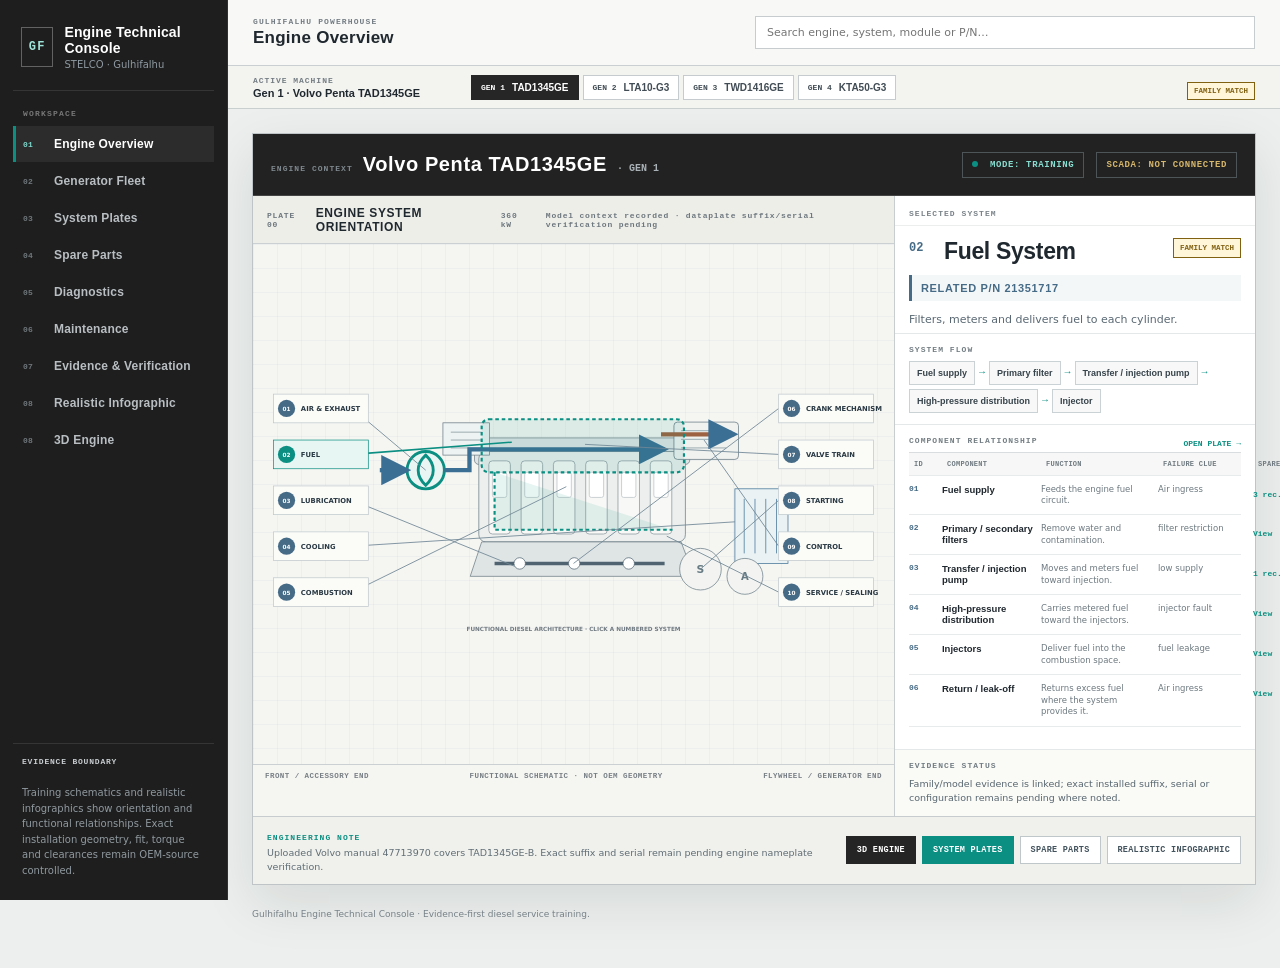
==== commit ea836f2e: "Link realistic Gen 1 infographic from main technical console" ====
--- a/index.html
+++ b/index.html
@@ -20,8 +20,9 @@
       <button data-page="diagnostics"><span>05</span> Diagnostics</button>
       <button data-page="maintenance"><span>06</span> Maintenance</button>
       <button data-page="evidence"><span>07</span> Evidence</button>
+      <button type="button" onclick="location.href='infographic.html'"><span>08</span> Realistic Infographic</button>
     </div>
-    <div class="sidefoot"><b>EVIDENCE BOUNDARY</b><br>Training schematics show functional relationships. Exact installation geometry, fit, torque and clearances remain OEM-source controlled.</div>
+    <div class="sidefoot"><b>EVIDENCE BOUNDARY</b><br>Training schematics and realistic infographics show orientation and functional relationships. Exact installation geometry, fit, torque and clearances remain OEM-source controlled.</div>
   </aside>
 
   <main class="main">
@@ -82,7 +83,7 @@
 
           <div class="overview-foot">
             <div><span class="tech-label">ENGINEERING NOTE</span><p id="overviewNote">—</p></div>
-            <div class="overview-actions"><button class="primary" id="openAllSystems">SYSTEM PLATES</button><button class="secondary" id="openMachineParts">SPARE PARTS</button></div>
+            <div class="overview-actions"><button class="primary" id="openAllSystems">SYSTEM PLATES</button><button class="secondary" id="openMachineParts">SPARE PARTS</button><button class="secondary" type="button" onclick="location.href='infographic.html'">REALISTIC INFOGRAPHIC</button></div>
           </div>
         </div>
       </section>
--- a/assets/app.css
+++ b/assets/app.css
@@ -1 +1 @@
-:root{--bg:#eef2f5;--paper:#fbfaf6;--panel:#fff;--ink:#152333;--muted:#657486;--line:#cfd8e1;--line2:#e6ebef;--nav:#0d2135;--nav2:#153957;--steel:#365a78;--blue:#1f5f9d;--teal:#0d857b;--amber:#a06e12;--red:#9a3948;--green:#177049;--mono:ui-monospace,SFMono-Regular,Menlo,Consolas,monospace;--shadow:0 16px 38px rgba(19,42,62,.08)}*{box-sizing:border-box}html{scroll-behavior:smooth}body{margin:0;background:var(--bg);color:var(--ink);font-family:Inter,ui-sans-serif,system-ui,-apple-system,"Segoe UI",Arial,sans-serif;font-size:14px}button,input,select{font:inherit}button{cursor:pointer}.app{min-height:100vh;display:grid;grid-template-columns:236px minmax(0,1fr)}.side{position:sticky;top:0;height:100vh;background:var(--nav);color:#fff;padding:22px 14px;display:flex;flex-direction:column}.brand{display:flex;gap:11px;align-items:center;padding:2px 8px 22px;border-bottom:1px solid rgba(255,255,255,.08)}.logo{width:40px;height:40px;border:1px solid rgba(255,255,255,.35);display:grid;place-items:center;color:#c7f4ed;font:900 13px var(--mono);letter-spacing:.08em}.brand b{display:block;font-size:14px;line-height:1.18}.brand small{display:block;margin-top:3px;color:#93abc0;font-size:11px}.side-label{margin:18px 10px 8px;color:#6f8aa2;font:800 9px var(--mono);letter-spacing:.14em}.nav{display:grid;gap:2px}.nav button{border:0;background:transparent;color:#b9c8d5;text-align:left;padding:11px 10px;display:flex;align-items:center;gap:10px;font-weight:720}.nav button span{font:700 9px var(--mono);color:#66839d;width:22px}.nav button:hover,.nav button.active{background:var(--nav2);color:#fff}.nav button.active{box-shadow:inset 3px 0 0 #52d6c1}.nav button.active span{color:#79e7d5}.sidefoot{margin-top:auto;padding:13px 10px;border-top:1px solid rgba(255,255,255,.1);color:#9db2c4;font-size:10.5px;line-height:1.55}.sidefoot b{display:block;color:#d2dce5;font:800 9px var(--mono);letter-spacing:.08em;margin-bottom:4px}.main{min-width:0}.top{height:70px;position:sticky;top:0;z-index:30;background:rgba(255,255,255,.97);backdrop-filter:blur(10px);border-bottom:1px solid var(--line);padding:0 28px;display:flex;align-items:center;gap:18px}.top-kicker{display:block;color:#708296;font:800 9px var(--mono);letter-spacing:.12em}.top h1{font-size:17px;margin:2px 0 0}.top input{margin-left:auto;width:min(500px,48vw);border:1px solid var(--line);border-radius:3px;padding:10px 12px;background:#f8fafb;outline:none}.top input:focus,.filter input:focus,.filter select:focus{border-color:#7ca2c3;box-shadow:0 0 0 2px #e7eff5}.fleetbar{position:sticky;top:70px;z-index:24;background:#f8fafb;border-bottom:1px solid var(--line);padding:9px 28px;display:grid;grid-template-columns:205px minmax(0,1fr) auto;gap:14px;align-items:center}.fleet-caption span{display:block;color:#76889a;font:800 8.5px var(--mono);letter-spacing:.12em}.fleet-caption b{display:block;margin-top:2px;font-size:11px}.fleet-tabs{display:flex;gap:6px;min-width:0}.fleet-tab{border:1px solid #c8d3dc;background:#fff;color:#3d5368;padding:7px 10px;border-radius:2px;display:flex;align-items:center;gap:8px;min-width:0}.fleet-tab strong{font:800 9px var(--mono)}.fleet-tab span{font-size:10px;white-space:nowrap}.fleet-tab.active,.fleet-tab:hover{background:#112f49;border-color:#112f49;color:#fff}.fleet-evidence{font:800 8.5px var(--mono);letter-spacing:.04em}.content{max-width:1580px;margin:auto;padding:28px}.page{display:none}.page.active{display:block}.eyebrow,.section-kicker,.tech-label{font:800 9px var(--mono);letter-spacing:.12em;text-transform:uppercase;color:var(--teal)}h2{font-size:31px;letter-spacing:-.025em;margin:7px 0 7px}.lead{max-width:960px;color:var(--muted);line-height:1.6}.page-heading{display:flex;justify-content:space-between;gap:18px;align-items:flex-end;margin-bottom:20px}.console-head{display:flex;justify-content:space-between;gap:24px;align-items:flex-end;margin-bottom:16px}.console-status{border-left:3px solid var(--teal);padding-left:12px;text-align:right}.console-status span{display:block;font:800 8.5px var(--mono);letter-spacing:.12em;color:#75879a}.console-status b{display:block;margin-top:4px;font-size:11px}.machine-console{background:var(--paper);border:1px solid #bfcbd5;box-shadow:var(--shadow)}.machine-topline{display:grid;grid-template-columns:1.5fr .7fr .8fr .9fr;border-bottom:1px solid #cad4dc;background:#f4f2eb}.machine-topline>div{padding:12px 14px;border-right:1px solid #d9dfdf}.machine-topline>div:last-child{border-right:0}.machine-topline b{display:block;margin-top:4px;font-size:12px}.machine-body{display:grid;grid-template-columns:220px minmax(0,1fr) 220px;min-height:430px}.system-index{background:#f8f7f2}.system-index:first-child{border-right:1px solid #d6dee4}.system-index:last-child{border-left:1px solid #d6dee4}.system-link{width:100%;border:0;border-bottom:1px solid #e0e5e7;background:transparent;text-align:left;padding:14px 13px;display:grid;grid-template-columns:30px 1fr;gap:9px;color:#32495d}.system-link:hover{background:#eef4f6}.system-link .n{width:24px;height:24px;border:1px solid #567791;display:grid;place-items:center;font:800 9px var(--mono);color:#325b7b}.system-link b{display:block;font-size:11.5px}.system-link small{display:block;margin-top:3px;color:#78899a;font-size:9.5px}.machine-figure{padding:15px 18px 10px;min-width:0}.figure-caption{display:flex;justify-content:space-between;gap:10px;border-bottom:1px solid #dbe2e6;padding-bottom:8px}.figure-caption span{font:800 9px var(--mono);letter-spacing:.1em}.figure-caption small{color:#778899;font-size:9.5px}.machine-figure svg{display:block;width:100%;height:auto;max-height:340px}.figure-axis{border-top:1px solid #dbe2e6;margin-top:4px;padding-top:6px;display:flex;justify-content:space-between;color:#7d8b99;font:700 8px var(--mono);letter-spacing:.06em}.machine-footer{border-top:1px solid #cad4dc;display:grid;grid-template-columns:1fr auto;gap:16px;align-items:center;padding:12px 14px;background:#fff}.machine-footer p{margin:0;color:#5d6e7e;font-size:10.5px;line-height:1.5}.machine-actions{display:flex;gap:7px}.primary,.secondary,.ghost{padding:8px 10px;border-radius:2px;font-size:10px;font-weight:800}.primary{border:1px solid var(--blue);background:var(--blue);color:#fff}.secondary,.ghost{border:1px solid #c6d1da;background:#fff;color:#40576b}.primary:hover{filter:brightness(.95)}.secondary:hover,.ghost:hover{background:#eef3f6}.principle-strip{display:grid;grid-template-columns:repeat(4,1fr);margin-top:14px;border:1px solid var(--line);background:#fff}.principle-strip>div{padding:12px 14px;border-right:1px solid var(--line2);display:grid;grid-template-columns:26px 1fr;gap:0 8px}.principle-strip>div:last-child{border-right:0}.principle-strip span{grid-row:1/3;font:800 9px var(--mono);color:#73879a;padding-top:2px}.principle-strip b{font-size:11px}.principle-strip small{color:#778898;font-size:9.5px;margin-top:2px}.section{margin-top:24px}.grid4,.fleet-grid{display:grid;grid-template-columns:repeat(4,1fr);gap:10px}.card{background:#fff;border:1px solid var(--line);padding:15px;cursor:pointer;transition:.16s}.card:hover{border-color:#8faec7;box-shadow:var(--shadow)}.tag{display:inline-flex;padding:4px 6px;border:1px solid #c8d5df;background:#f6f9fb;color:#345b78;font:800 8.5px var(--mono);letter-spacing:.04em}.card h4{font-size:15px;margin:11px 0 5px}.card p{font-size:10.5px;color:var(--muted);line-height:1.5;margin:0}.rating{font:900 20px var(--mono);margin-top:13px}.confidence{display:inline-flex;margin-top:9px;padding:4px 6px;border:1px solid currentColor;font:800 8px var(--mono)}.verified{color:var(--green);background:#edf8f2}.family{color:#806012;background:#fff7df}.candidate{color:#8b520b;background:#fff1df}.unverified{color:#6f6571;background:#f6f1f5}.incompatible{color:var(--red);background:#fff1f2}.panel,.toolbar,.parts-table,.evidence,.diag-card,.maint-card,.scopebar{background:#fff;border:1px solid var(--line)}.panel{padding:18px}.panel h3{margin:5px 0 8px}.details{display:grid;grid-template-columns:1fr 1fr;gap:12px}.path{display:flex;gap:6px;flex-wrap:wrap}.path button{border:1px solid var(--line);background:#f8fafb;color:#40566b;padding:7px 9px;border-radius:2px;font-size:10px;font-weight:730}.system-links{margin-top:12px}.confidence-key p{margin:7px 0;color:#5f7182;font-size:10.5px}.confidence-key b{font:800 8.5px var(--mono);color:#263f54}.scopebar{margin:16px 0 12px;padding:13px 14px;display:grid;grid-template-columns:minmax(300px,1fr) auto;gap:14px;align-items:center}.scopebar b{display:block;margin-top:4px;font-size:12px}.scopebar small{display:block;color:var(--muted);margin-top:3px;font-size:10px}.scope-buttons{display:flex;gap:5px;flex-wrap:wrap;justify-content:flex-end}.scope-btn{border:1px solid var(--line);background:#f8fafb;color:#53697e;padding:7px 9px;border-radius:2px;font-size:9.5px;font-weight:800}.scope-btn.active,.scope-btn:hover{background:#163b5c;border-color:#163b5c;color:#fff}.warningline{border:1px solid #d7c28e;background:#fff9e9;color:#654f1c;padding:10px 12px;display:flex;gap:12px;align-items:center}.warningline b{font:800 8.5px var(--mono);letter-spacing:.08em;white-space:nowrap}.warningline span{font-size:10px}.plate-board{display:grid;grid-template-columns:1fr;gap:14px}.tech-plate{background:#fff;border:1px solid var(--line);overflow:hidden}.plate-head{padding:12px 14px 10px;display:flex;justify-content:space-between;gap:14px;border-bottom:1px solid var(--line2)}.plate-title{display:flex;gap:11px;align-items:flex-start}.plate-no{font:700 10px var(--mono);color:#76899b;padding-top:3px}.plate-head h3{margin:0;font-size:16px}.plate-purpose{margin-top:4px;color:var(--muted);font-size:10px}.module-count{border:1px solid #c9d5df;color:#3f617d;font:800 8px var(--mono);padding:5px 7px;height:max-content}.plate-body{display:grid;grid-template-columns:minmax(0,1.65fr) minmax(300px,.65fr)}.plate-visual{padding:7px 8px;background:#fbfcfd;border-right:1px solid var(--line2)}.plate-visual svg{display:block;width:100%;height:auto}.plate-legend{padding:10px 12px}.legend-title{font:800 8px var(--mono);letter-spacing:.12em;color:#758899;margin-bottom:5px}.callout-row{display:grid;grid-template-columns:22px 1fr;gap:7px;padding:6px 0;border-bottom:1px solid #edf1f3}.callout-n{width:20px;height:20px;border-radius:50%;display:grid;place-items:center;background:#173b61;color:#fff;font:800 8px var(--mono)}.callout-row b{display:block;font-size:10.5px}.callout-row span{display:block;margin-top:2px;color:var(--muted);font-size:9px;line-height:1.3}.plate-foot{border-top:1px solid var(--line2);display:grid;grid-template-columns:1fr auto;gap:12px;align-items:center;padding:9px 12px}.failure-line{font-size:9.5px;color:#536a80}.module-list{display:grid;grid-template-columns:repeat(2,1fr);gap:6px;margin-top:12px}.module{border:1px solid var(--line);background:#fff;padding:9px;text-align:left;color:#253a52;display:flex;align-items:center;gap:8px}.module:hover{background:#f3f7f9}.module-icon{width:26px;height:26px;border:1px solid #8eb4aa;color:var(--teal);display:grid;place-items:center;font:800 9px var(--mono)}.toolbar{padding:12px;display:grid;grid-template-columns:minmax(240px,1.7fr) repeat(3,minmax(140px,.8fr));gap:8px;position:sticky;top:113px;z-index:12}.filter{display:grid;gap:4px}.filter label{font:800 8px var(--mono);letter-spacing:.08em;color:#718395}.filter input,.filter select{width:100%;border:1px solid var(--line);background:#f9fbfc;border-radius:2px;padding:9px;outline:none;font-size:11px}.parts-meta{display:flex;gap:18px;margin:12px 0 6px;color:#657788;font-size:10px}.parts-meta b{font:900 13px var(--mono);color:#243b50}.resultbar{display:flex;justify-content:space-between;align-items:center;margin:10px 0 7px;color:var(--muted);font-size:10px}.parts-table{overflow:hidden}.part-head,.part-row{display:grid;grid-template-columns:105px minmax(300px,2.2fr) minmax(190px,1.2fr) 125px 150px;gap:11px;align-items:center}.part-head{background:#f4f7f9;padding:9px 12px;border-bottom:1px solid var(--line);font:800 8px var(--mono);letter-spacing:.05em;color:#6f8192}.part-row{padding:11px 12px;border-bottom:1px solid #edf1f4;cursor:pointer}.part-row:hover{background:#f7fafb}.part-id{font:900 10.5px var(--mono);color:#315576}.part-desc{font-weight:740;font-size:11px}.part-desc small{display:block;color:var(--muted);font-weight:600;margin-top:3px}.source{font-size:10px;color:var(--muted);line-height:1.45}.genchips{display:flex;gap:4px;flex-wrap:wrap}.genchip{font:800 8px var(--mono);padding:3px 5px;border:1px solid #d3dce4;background:#f7f9fa;color:#4e6378}.diag-grid,.maint-grid{display:grid;grid-template-columns:repeat(2,1fr);gap:10px}.diag-card,.maint-card{padding:15px;cursor:pointer}.diag-card:hover,.maint-card:hover{border-color:#94aec4;box-shadow:var(--shadow)}.diag-card h4,.maint-card h4{margin:8px 0 5px;font-size:16px}.mini-flow{display:flex;align-items:center;gap:6px;flex-wrap:wrap;margin-top:11px}.node{background:#f6f8fa;border:1px solid var(--line);padding:6px 7px;font-size:9.5px;font-weight:750}.arrow{color:#7790a9;font-weight:900}.evidence-list{display:grid;grid-template-columns:1fr;gap:10px}.evidence{padding:16px}.fact{padding:10px 0;border-top:1px solid var(--line2)}.fact b{display:block;font-size:11px}.fact span{font-size:10px;color:var(--muted);line-height:1.5}.drawerback{display:none;position:fixed;inset:0;background:rgba(7,18,29,.48);z-index:40}.drawerback.open{display:block}.drawer{position:fixed;right:0;top:0;bottom:0;width:min(900px,98vw);background:#fff;z-index:50;transform:translateX(102%);transition:.2s;box-shadow:-24px 0 60px rgba(15,35,60,.24);overflow:auto}.drawer.open{transform:none}.drawerinner{padding:24px}.close{float:right;border:1px solid var(--line);background:#fff;width:36px;height:36px;border-radius:2px}.drawer h3{font-size:25px;margin:32px 0 8px}.drawer p{color:var(--muted);line-height:1.55}.drawer-grid{display:grid;grid-template-columns:1.45fr .55fr;gap:10px}.drawer-plate{border:1px solid var(--line);background:#fbfcfd}.drawer-plate svg{display:block;width:100%;height:auto}.drawer-legend{border:1px solid var(--line);padding:10px}.mini{display:grid;grid-template-columns:1fr 1fr;gap:7px;margin:12px 0}.mini div{padding:9px;border:1px solid var(--line);background:#f8fafb}.mini small{display:block;color:var(--muted);font:800 8px var(--mono);letter-spacing:.06em}.mini b{display:block;margin-top:4px;font-size:10.5px}.learning-note{padding:10px;border-left:3px solid #6c9bc4;background:#eef5fa;color:#33536f;font-size:10px;line-height:1.5}.empty{padding:36px;text-align:center;color:var(--muted)}.footer{padding:24px 0;color:var(--muted);font-size:9.5px}@media(max-width:1200px){.machine-body{grid-template-columns:180px minmax(0,1fr) 180px}.plate-body{grid-template-columns:1fr}.plate-visual{border-right:0;border-bottom:1px solid var(--line2)}.plate-legend{display:grid;grid-template-columns:repeat(2,1fr);gap:0 12px}.grid4,.fleet-grid{grid-template-columns:repeat(2,1fr)}.toolbar{grid-template-columns:1fr 1fr}.part-head,.part-row{grid-template-columns:100px minmax(250px,2fr) 155px 125px}.part-head>:nth-child(5),.part-row>:nth-child(5){display:none}}@media(max-width:930px){.app{grid-template-columns:1fr}.side{position:static;height:auto}.nav{grid-template-columns:repeat(4,1fr)}.sidefoot{display:none}.fleetbar{position:static;grid-template-columns:1fr}.fleet-tabs{overflow:auto}.content{padding:18px}.top{padding:0 18px}.top input{width:55vw}.machine-body{grid-template-columns:1fr}.system-index{display:grid;grid-template-columns:repeat(2,1fr)}.system-index:first-child,.system-index:last-child{border:0}.machine-figure{order:-1}.machine-topline{grid-template-columns:1fr 1fr}.scopebar{grid-template-columns:1fr}.scope-buttons{justify-content:flex-start}.details,.diag-grid,.maint-grid,.drawer-grid{grid-template-columns:1fr}.parts-table{background:transparent;border:0}.part-head{display:none}.part-row{display:block;background:#fff;border:1px solid var(--line);margin-bottom:7px}.part-row>div{margin:4px 0}.part-row>:nth-child(5){display:block}.module-list{grid-template-columns:1fr}}@media(max-width:560px){.nav{grid-template-columns:repeat(2,1fr)}.grid4,.fleet-grid,.toolbar{grid-template-columns:1fr}.top h1{display:none}.top input{width:100%;margin-left:0}.fleet-tabs{display:grid;grid-template-columns:1fr 1fr}.machine-topline{grid-template-columns:1fr}.machine-topline>div{border-right:0;border-bottom:1px solid #d9dfdf}.system-index{grid-template-columns:1fr}.machine-footer,.principle-strip{grid-template-columns:1fr}.machine-actions{flex-wrap:wrap}.principle-strip>div{border-right:0;border-bottom:1px solid var(--line2)}.plate-legend{grid-template-columns:1fr}.scope-buttons{display:grid;grid-template-columns:1fr 1fr}.parts-meta{display:grid;grid-template-columns:1fr 1fr}.page-heading,.console-head{display:block}.console-status{margin-top:12px;text-align:left}h2{font-size:27px}}+:root{--shell:#1e1e1e;--shell2:#292929;--paper:#f5f5f2;--paper2:#fbfbf8;--panel:#fff;--ink:#20282f;--muted:#687580;--line:#cbd1d5;--line2:#e3e6e7;--steel:#466b86;--teal:#0b8f82;--amber:#a87413;--red:#a43845;--green:#16704a;--blue:#3b6f94;--mono:ui-monospace,SFMono-Regular,Menlo,Consolas,monospace;--condensed:"Arial Narrow","Roboto Condensed","IBM Plex Sans Condensed",Arial,sans-serif;--shadow:0 18px 50px rgba(17,25,31,.10)}*{box-sizing:border-box}html{scroll-behavior:smooth}body{margin:0;background:#ecefed;color:var(--ink);font-family:Inter,ui-sans-serif,system-ui,-apple-system,"Segoe UI",Arial,sans-serif;font-size:14px}button,input,select{font:inherit}button{cursor:pointer}.app{min-height:100vh;display:grid;grid-template-columns:228px minmax(0,1fr)}.side{position:sticky;top:0;height:100vh;background:var(--shell);color:#fff;padding:22px 13px;display:flex;flex-direction:column;border-right:1px solid #303030}.brand{display:flex;gap:11px;align-items:center;padding:2px 8px 20px;border-bottom:1px solid #353535}.logo{width:40px;height:40px;border:1px solid #626262;display:grid;place-items:center;color:#9ee4d9;font:900 12px var(--mono);letter-spacing:.1em}.brand b{display:block;font:800 14px var(--condensed);letter-spacing:.01em}.brand small{display:block;color:#8f9aa2;font-size:10px;margin-top:3px}.side-label{margin:18px 10px 8px;color:#777;font:800 8px var(--mono);letter-spacing:.15em}.nav{display:grid;gap:1px}.nav button{border:0;background:transparent;color:#b8bec2;text-align:left;padding:11px 10px;display:flex;align-items:center;gap:9px;font:700 12px var(--condensed);letter-spacing:.015em}.nav button span{font:700 8px var(--mono);color:#6f777c;width:22px}.nav button:hover,.nav button.active{background:#2c2c2c;color:#fff}.nav button.active{box-shadow:inset 3px 0 0 var(--teal)}.nav button.active span{color:#7ed7cb}.sidefoot{margin-top:auto;border-top:1px solid #353535;padding:13px 9px 0;color:#909aa0;font-size:10px;line-height:1.55}.sidefoot b{display:block;color:#c9ced1;font:800 8px var(--mono);letter-spacing:.1em;margin-bottom:4px}.main{min-width:0}.top{height:66px;position:sticky;top:0;z-index:40;background:#f8f8f6;border-bottom:1px solid #cacfd1;padding:0 25px;display:flex;align-items:center;gap:18px}.top-kicker{display:block;font:800 8px var(--mono);letter-spacing:.14em;color:#747d84}.top h1{margin:2px 0 0;font:800 17px var(--condensed);letter-spacing:.015em}.top input{margin-left:auto;width:min(500px,48vw);background:#fff;border:1px solid #c7cccf;border-radius:0;padding:9px 11px;outline:none;font-size:11px}.top input:focus,.filter input:focus,.filter select:focus{border-color:#7996aa;box-shadow:0 0 0 2px rgba(70,107,134,.12)}.fleetbar{position:sticky;top:66px;z-index:32;background:#f3f3f0;border-bottom:1px solid #c9cecf;padding:8px 25px;display:grid;grid-template-columns:205px minmax(0,1fr) auto;gap:13px;align-items:center}.fleet-caption span{display:block;font:800 8px var(--mono);letter-spacing:.12em;color:#747d83}.fleet-caption b{display:block;margin-top:2px;font:800 11px var(--condensed)}.fleet-tabs{display:flex;gap:4px;min-width:0}.fleet-tab{border:1px solid #c5cbce;background:#fff;color:#414c54;padding:6px 9px;display:flex;align-items:center;gap:7px;min-width:0}.fleet-tab strong{font:800 8px var(--mono)}.fleet-tab span{font:700 10px var(--condensed);white-space:nowrap}.fleet-tab.active,.fleet-tab:hover{background:#262626;border-color:#262626;color:#fff}.fleet-evidence{font:800 8px var(--mono)}.content{max-width:1640px;margin:auto;padding:24px}.page{display:none}.page.active{display:block}.eyebrow,.section-kicker,.tech-label,.context-kicker,.panel-overline,.panel-label{font:800 8px var(--mono);letter-spacing:.13em;text-transform:uppercase}.eyebrow,.section-kicker,.tech-label{color:var(--teal)}h2{font:800 31px var(--condensed);letter-spacing:-.015em;margin:6px 0 7px}.lead{max-width:980px;color:var(--muted);line-height:1.58;font-size:12px}.page-heading{margin-bottom:18px}.technical-workspace{background:var(--paper);border:1px solid #bfc5c7;box-shadow:var(--shadow)}.context-bar{height:62px;background:#222;color:#fff;border-bottom:1px solid #444;padding:0 18px;display:flex;align-items:center;justify-content:space-between;gap:20px}.context-engine{display:flex;align-items:baseline;gap:10px;min-width:0}.context-kicker{color:#7f898f}.context-engine b{font:900 20px var(--condensed);letter-spacing:.03em;white-space:nowrap}.context-engine small{font:800 10px var(--mono);color:#aab2b7}.context-states{display:flex;gap:12px;align-items:center}.mode-state,.scada-state{font:800 9px var(--mono);letter-spacing:.07em;padding:7px 9px;border:1px solid #4e5559}.mode-state{color:#87ddd0}.mode-state i{display:inline-block;width:6px;height:6px;border-radius:50%;background:var(--teal);margin-right:6px}.scada-state{color:#d6b66b}.technical-canvas{display:grid;grid-template-columns:minmax(0,1.65fr) minmax(360px,.75fr);min-height:620px}.engine-plate-main{background:var(--paper);border-right:1px solid #c8ced0;min-width:0}.plate-toolbar{height:48px;border-bottom:1px solid #cbd0d2;background:#eeeee9;padding:0 14px;display:flex;align-items:center;justify-content:space-between;gap:14px}.plate-toolbar>div:first-child{display:flex;gap:10px;align-items:center}.plate-toolbar span{font:800 8px var(--mono);letter-spacing:.1em;color:#6d777e}.plate-toolbar b{font:900 12px var(--condensed);letter-spacing:.05em}.plate-meta{display:flex;gap:16px}.blueprint-grid{min-height:520px;display:grid;place-items:center;padding:12px;background-color:var(--paper);background-image:linear-gradient(rgba(70,107,134,.045) 1px,transparent 1px),linear-gradient(90deg,rgba(70,107,134,.045) 1px,transparent 1px);background-size:24px 24px}.blueprint-grid svg{width:100%;height:auto;max-height:520px;display:block}.plate-axis{border-top:1px solid #cbd0d2;padding:7px 12px;display:flex;justify-content:space-between;gap:8px;color:#777f84;font:700 7.5px var(--mono);letter-spacing:.06em}.system-panel{background:#fff;display:flex;flex-direction:column;min-width:0}.panel-overline{padding:13px 14px 7px;color:#7a8389;border-bottom:1px solid #eceeee}.panel-title-row{padding:12px 14px 10px;display:flex;justify-content:space-between;gap:10px;align-items:flex-start}.panel-title-row>div{display:grid;grid-template-columns:28px 1fr;gap:7px;align-items:start}.panel-title-row>div>span{font:900 12px var(--mono);color:var(--steel);padding-top:3px}.panel-title-row h2{margin:0;font-size:23px}.evidence-badge{border:1px solid currentColor;padding:5px 6px;font:800 7.5px var(--mono);white-space:nowrap}.evidence-badge.verified{color:var(--green);background:#edf7f1}.evidence-badge.family{color:#806011;background:#fff5d8}.evidence-badge.candidate{color:#8b510b;background:#fff0dd}.evidence-badge.unverified{color:#6e6670;background:#f4eff3}.evidence-badge.incompatible{color:var(--red);background:#fff0f1}.panel-partref{margin:0 14px;padding:7px 9px;border-left:3px solid var(--steel);background:#f4f7f8;color:var(--steel);font:900 11px var(--condensed);letter-spacing:.06em}.panel-purpose{margin:11px 14px 4px;color:#596873;font-size:11px;line-height:1.5}.panel-section{padding:11px 14px;border-top:1px solid #e5e8e9}.panel-label{display:block;color:#737d83;margin-bottom:7px}.flowline{display:flex;align-items:center;gap:4px;flex-wrap:wrap}.flow-node{font:800 9px var(--condensed);padding:6px 7px;border:1px solid #cbd2d5;background:#f7f8f7;color:#37434b}.flow-arrow{color:var(--teal);font:900 10px var(--mono)}.panel-table-section{flex:1}.panel-table-head{display:flex;justify-content:space-between;gap:10px;align-items:center}.text-action{border:0;background:transparent;color:var(--teal);font:900 8px var(--mono);padding:0}.component-table{border-top:1px solid #d9dddf}.component-row{display:grid;grid-template-columns:26px minmax(92px,.95fr) minmax(110px,1.35fr) minmax(88px,.8fr) 56px;gap:7px;padding:8px 0;border-bottom:1px solid #e8ebec;align-items:start}.component-row.head{background:#f6f7f6;padding:7px 5px;color:#707a80;font:800 7px var(--mono);letter-spacing:.04em}.component-row:not(.head)>div:first-child{font:800 8px var(--mono);color:var(--steel)}.component-row b{display:block;font:800 9.5px var(--condensed)}.component-row span{display:block;color:#6d7980;font-size:8.5px;line-height:1.35}.spare-link{border:0;background:transparent;color:var(--teal);font:800 8px var(--mono);padding:0;text-align:left}.evidence-section{background:#fafaf7}.evidence-line{font-size:9.5px;color:#586770;line-height:1.45}.overview-foot{border-top:1px solid #c7ccce;background:#f0f0ec;padding:10px 14px;display:grid;grid-template-columns:1fr auto;gap:14px;align-items:center}.overview-foot p{margin:3px 0 0;color:#5f6d75;font-size:9.5px;line-height:1.45}.overview-actions{display:flex;gap:6px}.primary,.secondary,.ghost{border-radius:0;padding:8px 10px;font:800 8.5px var(--mono);letter-spacing:.03em}.primary{border:1px solid var(--teal);background:var(--teal);color:#fff}.secondary,.ghost{border:1px solid #bfc7ca;background:#fff;color:#43535d}.primary:hover{filter:brightness(.95)}.secondary:hover,.ghost:hover{background:#f0f3f3}.section{margin-top:22px}.fleet-grid{display:grid;grid-template-columns:repeat(4,1fr);gap:8px}.card{background:#fff;border:1px solid var(--line);padding:14px;cursor:pointer}.card:hover{border-color:#8ca7b8;box-shadow:0 10px 24px rgba(22,34,41,.08)}.tag{display:inline-flex;padding:4px 6px;border:1px solid #c7d0d5;background:#f7f8f8;color:var(--steel);font:800 8px var(--mono)}.card h4{font:800 15px var(--condensed);margin:10px 0 5px}.card p{font-size:10px;color:var(--muted);line-height:1.45;margin:0}.rating{font:900 18px var(--mono);margin-top:12px}.confidence{display:inline-flex;margin-top:8px;padding:4px 6px;border:1px solid currentColor;font:800 7.5px var(--mono)}.verified{color:var(--green);background:#edf7f1}.family{color:#806011;background:#fff5d8}.candidate{color:#8b510b;background:#fff0dd}.unverified{color:#6e6670;background:#f4eff3}.incompatible{color:var(--red);background:#fff0f1}.panel,.toolbar,.parts-table,.evidence,.diag-card,.maint-card,.scopebar{background:#fff;border:1px solid var(--line)}.panel{padding:16px}.panel h3{font:800 18px var(--condensed);margin:5px 0 7px}.details{display:grid;grid-template-columns:1fr 1fr;gap:10px}.path{display:flex;gap:5px;flex-wrap:wrap}.path button{border:1px solid #c7cfd2;background:#f8f9f8;color:#40525d;padding:7px 8px;font-size:9.5px}.system-links{margin-top:10px}.confidence-key p{font-size:10px;color:#5f6d76}.confidence-key b{font:800 8px var(--mono);color:#2f3f49}.scopebar{padding:12px 13px;display:grid;grid-template-columns:minmax(280px,1fr) auto;gap:12px;align-items:center}.scopebar b{display:block;margin-top:3px;font:800 12px var(--condensed)}.scopebar small{display:block;margin-top:3px;color:#6b7780;font-size:9.5px}.scope-buttons{display:flex;gap:4px;flex-wrap:wrap}.scope-btn{border:1px solid #c8ced1;background:#f8f9f8;color:#55656f;padding:6px 8px;font-size:9px}.scope-btn.active,.scope-btn:hover{background:#252525;border-color:#252525;color:#fff}.warningline{margin-top:10px;border:1px solid #d4bf89;background:#fff8e6;color:#674f18;padding:9px 11px;display:flex;gap:11px;align-items:center}.warningline b{font:800 8px var(--mono);white-space:nowrap}.warningline span{font-size:9.5px}.plate-board{display:grid;grid-template-columns:1fr;gap:11px}.tech-plate{background:#fff;border:1px solid var(--line)}.plate-head{padding:11px 13px 9px;border-bottom:1px solid var(--line2);display:flex;justify-content:space-between}.plate-title{display:flex;gap:10px}.plate-no{font:800 9px var(--mono);color:#6e7b83}.plate-head h3{font:800 15px var(--condensed);margin:0}.plate-purpose{font-size:9.5px;color:#68757d;margin-top:3px}.module-count{font:800 7.5px var(--mono);border:1px solid #c7d0d4;padding:5px 6px;height:max-content}.plate-body{display:grid;grid-template-columns:minmax(0,1.7fr) minmax(300px,.65fr)}.plate-visual{background:var(--paper2);border-right:1px solid var(--line2);padding:7px}.plate-visual svg{display:block;width:100%;height:auto}.plate-legend{padding:10px}.legend-title{font:800 8px var(--mono);letter-spacing:.1em;color:#757f85}.callout-row{display:grid;grid-template-columns:21px 1fr;gap:7px;padding:6px 0;border-bottom:1px solid #edf0f0}.callout-n{width:19px;height:19px;border-radius:50%;display:grid;place-items:center;background:var(--steel);color:#fff;font:800 7.5px var(--mono)}.callout-row b{font:800 9.5px var(--condensed)}.callout-row span{display:block;font-size:8.5px;color:#69767e;line-height:1.35}.plate-foot{border-top:1px solid var(--line2);padding:8px 11px;display:grid;grid-template-columns:1fr auto;gap:10px;align-items:center}.failure-line{font-size:9px;color:#5c6972}.module-list{display:grid;grid-template-columns:repeat(2,1fr);gap:5px;margin-top:10px}.module{border:1px solid #ccd2d4;background:#fff;padding:8px;display:flex;align-items:center;gap:7px;text-align:left}.module:hover{background:#f4f6f5}.module-icon{width:24px;height:24px;border:1px solid #77a89f;color:var(--teal);display:grid;place-items:center;font:800 8px var(--mono)}.toolbar{padding:11px;display:grid;grid-template-columns:minmax(230px,1.7fr) repeat(3,minmax(135px,.8fr));gap:7px;position:sticky;top:104px;z-index:15}.filter{display:grid;gap:4px}.filter label{font:800 7.5px var(--mono);letter-spacing:.08em;color:#747e84}.filter input,.filter select{border:1px solid #cbd1d3;background:#fafbfa;border-radius:0;padding:8px;font-size:10.5px;outline:none}.parts-meta{display:flex;gap:17px;margin:10px 0 5px;color:#6a767e;font-size:9.5px}.parts-meta b{font:900 12px var(--mono);color:#293943}.resultbar{display:flex;justify-content:space-between;align-items:center;margin:9px 0 6px;color:#6c7880;font-size:9.5px}.parts-table{overflow:hidden}.part-head,.part-row{display:grid;grid-template-columns:102px minmax(280px,2.2fr) minmax(180px,1.2fr) 120px 145px;gap:10px;align-items:center}.part-head{background:#f3f5f4;padding:8px 11px;border-bottom:1px solid var(--line);font:800 7.5px var(--mono);letter-spacing:.05em;color:#6e787e}.part-row{padding:10px 11px;border-bottom:1px solid #ecefef;cursor:pointer}.part-row:hover{background:#f7f8f7}.part-id{font:900 10px var(--mono);color:var(--steel)}.part-desc{font:700 10.5px var(--condensed)}.part-desc small{display:block;color:#6f7b82;font:600 8.8px var(--mono);margin-top:3px}.source{font-size:9.5px;color:#6b777e;line-height:1.4}.genchips{display:flex;gap:3px;flex-wrap:wrap}.genchip{border:1px solid #ced4d6;padding:3px 5px;font:800 7.5px var(--mono);color:#4e616d}.diag-grid,.maint-grid{display:grid;grid-template-columns:repeat(2,1fr);gap:9px}.diag-card,.maint-card{padding:15px;cursor:pointer}.diag-card:hover,.maint-card:hover{border-color:#8aa1af}.diag-card h4,.maint-card h4{font:800 16px var(--condensed);margin:8px 0 5px}.mini-flow{display:flex;gap:5px;align-items:center;flex-wrap:wrap;margin-top:10px}.node{border:1px solid #ccd2d4;background:#f7f8f7;padding:6px 7px;font:700 8.5px var(--condensed)}.arrow{color:var(--teal);font:900 9px var(--mono)}.evidence{padding:16px}.fact{padding:10px 0;border-top:1px solid #e7eaea}.fact b{display:block;font:800 10px var(--condensed)}.fact span{font-size:9.5px;color:#68747c;line-height:1.45}.drawerback{display:none;position:fixed;inset:0;background:rgba(0,0,0,.48);z-index:60}.drawerback.open{display:block}.drawer{position:fixed;right:0;top:0;bottom:0;width:min(860px,98vw);background:#fff;z-index:70;transform:translateX(102%);transition:.2s;overflow:auto;border-left:1px solid #aeb6ba}.drawer.open{transform:none}.drawerinner{padding:22px}.close{float:right;width:36px;height:36px;border:1px solid #c8ced0;background:#fff}.drawer h3{font:800 25px var(--condensed);margin:31px 0 7px}.drawer-grid{display:grid;grid-template-columns:1.4fr .6fr;gap:10px}.drawer-plate{border:1px solid #cbd1d3;background:var(--paper2)}.drawer-plate svg{display:block;width:100%}.drawer-legend{border:1px solid #cbd1d3;padding:10px}.mini{display:grid;grid-template-columns:1fr 1fr;gap:7px;margin:10px 0}.mini div{border:1px solid #d2d7d9;background:#fafbfa;padding:9px}.mini small{display:block;font:800 7.5px var(--mono);letter-spacing:.08em;color:#6e7980}.mini b{display:block;margin-top:4px;font:700 10px var(--condensed)}.learning-note{border-left:3px solid var(--steel);background:#f4f7f8;padding:10px;color:#4f626e;font-size:9.5px;line-height:1.5}.footer{padding:24px 0;color:#778188;font-size:9px}@media(max-width:1250px){.technical-canvas{grid-template-columns:1fr}.engine-plate-main{border-right:0;border-bottom:1px solid #c8ced0}.system-panel{min-height:460px}.component-row{grid-template-columns:26px 120px 1.2fr 1fr 60px}.plate-body{grid-template-columns:1fr}.plate-visual{border-right:0;border-bottom:1px solid var(--line2)}.fleet-grid{grid-template-columns:repeat(2,1fr)}.details{grid-template-columns:1fr}.toolbar{grid-template-columns:1fr 1fr}.part-head,.part-row{grid-template-columns:100px minmax(260px,2fr) 160px 120px}.part-head>:nth-child(5),.part-row>:nth-child(5){display:none}}@media(max-width:900px){.app{grid-template-columns:1fr}.side{position:static;height:auto}.nav{grid-template-columns:repeat(4,1fr)}.sidefoot{display:none}.fleetbar{position:static;grid-template-columns:1fr}.fleet-tabs{overflow-x:auto}.fleet-evidence{display:none}.content{padding:15px}.top{position:static;padding:0 15px}.top input{width:55vw}.technical-canvas{display:block}.blueprint-grid{min-height:400px}.context-bar{height:auto;padding:12px;align-items:flex-start}.context-engine{display:block}.context-engine small{display:block;margin-top:3px}.context-states{align-items:flex-end;flex-direction:column}.component-row{grid-template-columns:24px minmax(80px,.9fr) 1.2fr minmax(75px,.8fr) 50px}.diag-grid,.maint-grid{grid-template-columns:1fr}.drawer-grid{grid-template-columns:1fr}.module-list{grid-template-columns:1fr}.parts-table{border:0;background:transparent}.part-head{display:none}.part-row{display:block;background:#fff;border:1px solid #cfd4d6;margin-bottom:6px}.part-row>div{margin:4px 0}.part-row>:nth-child(5){display:block}}@media(max-width:560px){.nav{grid-template-columns:repeat(2,1fr)}.fleet-grid,.toolbar{grid-template-columns:1fr}.top h1{display:none}.top input{margin-left:0;width:100%}.context-states{display:none}.plate-meta{display:none}.plate-axis span:nth-child(2){display:none}.panel-title-row{display:block}.evidence-badge{display:inline-flex;margin-top:7px}.component-table{overflow-x:auto}.component-row{min-width:580px}.overview-foot{grid-template-columns:1fr}.overview-actions{justify-content:flex-start}.scopebar{grid-template-columns:1fr}.scope-buttons{justify-content:flex-start}.parts-meta{display:grid;grid-template-columns:1fr 1fr}.mini{grid-template-columns:1fr}}
